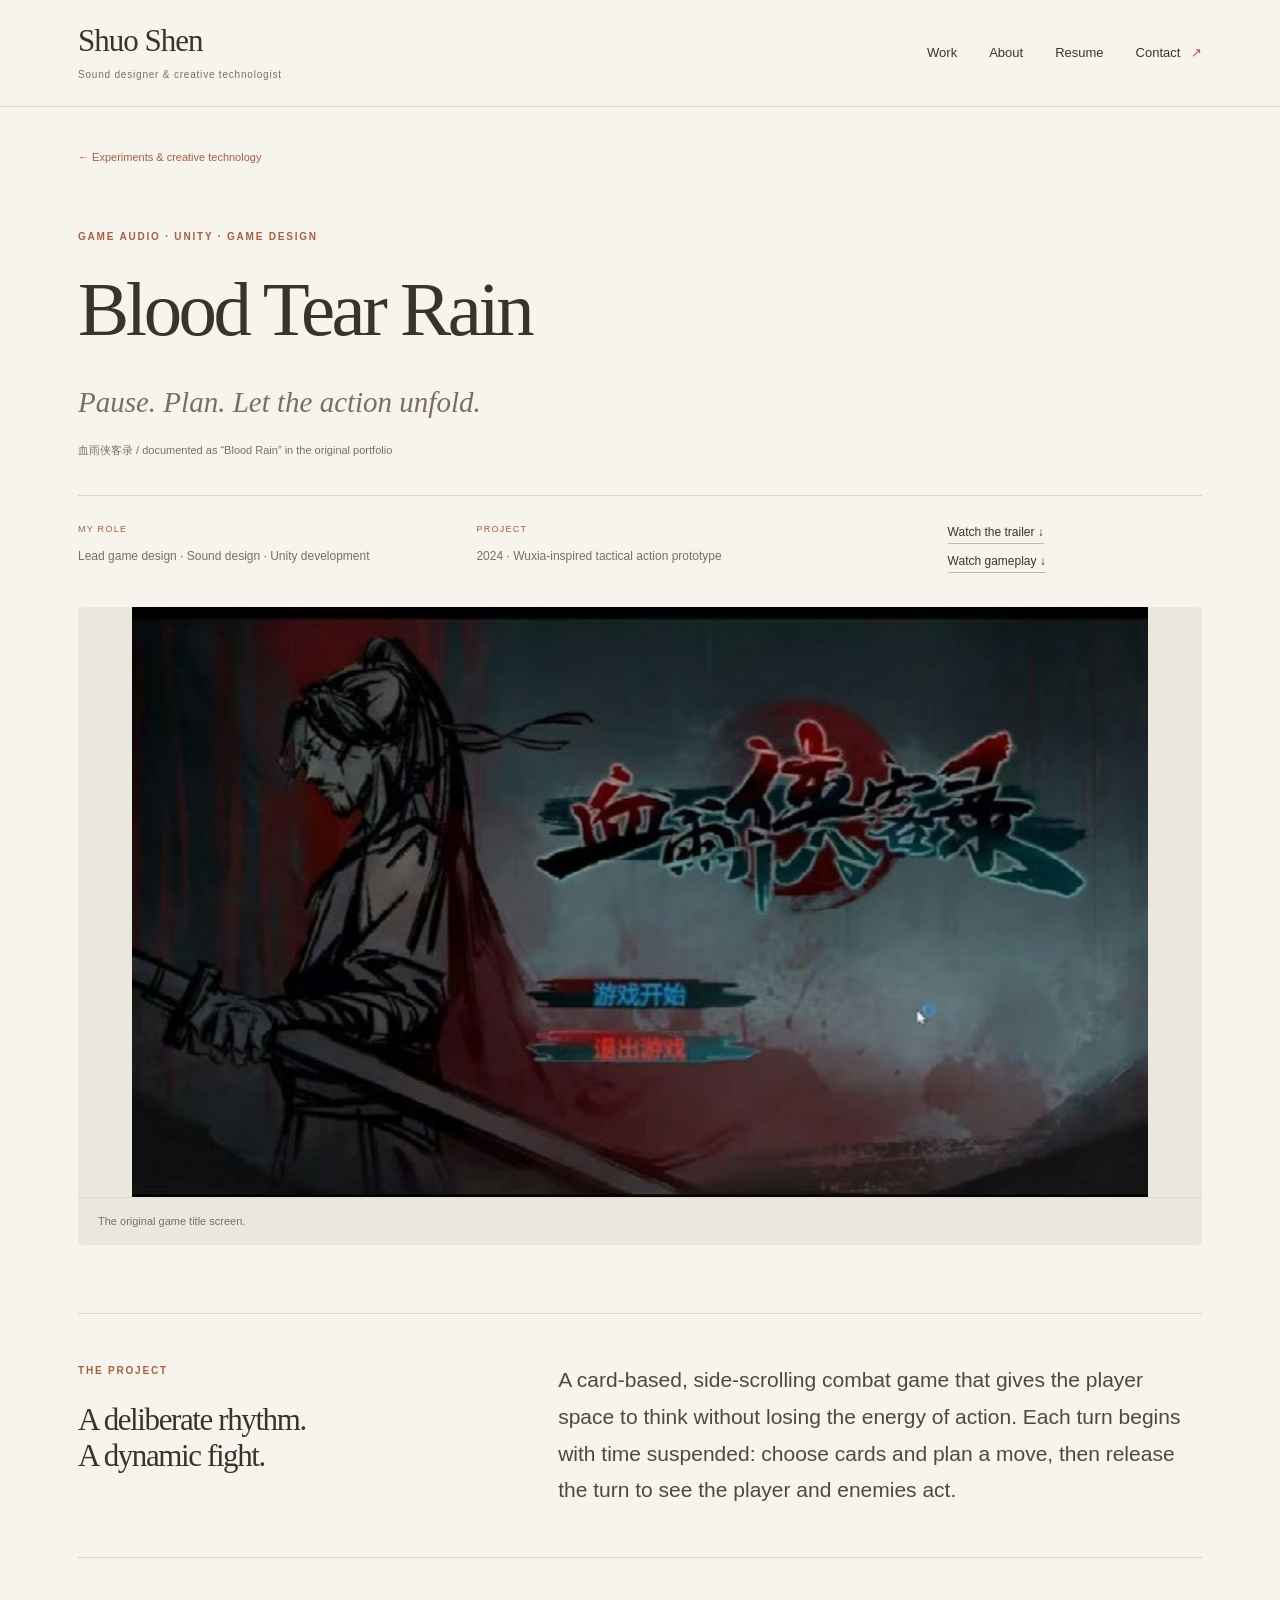
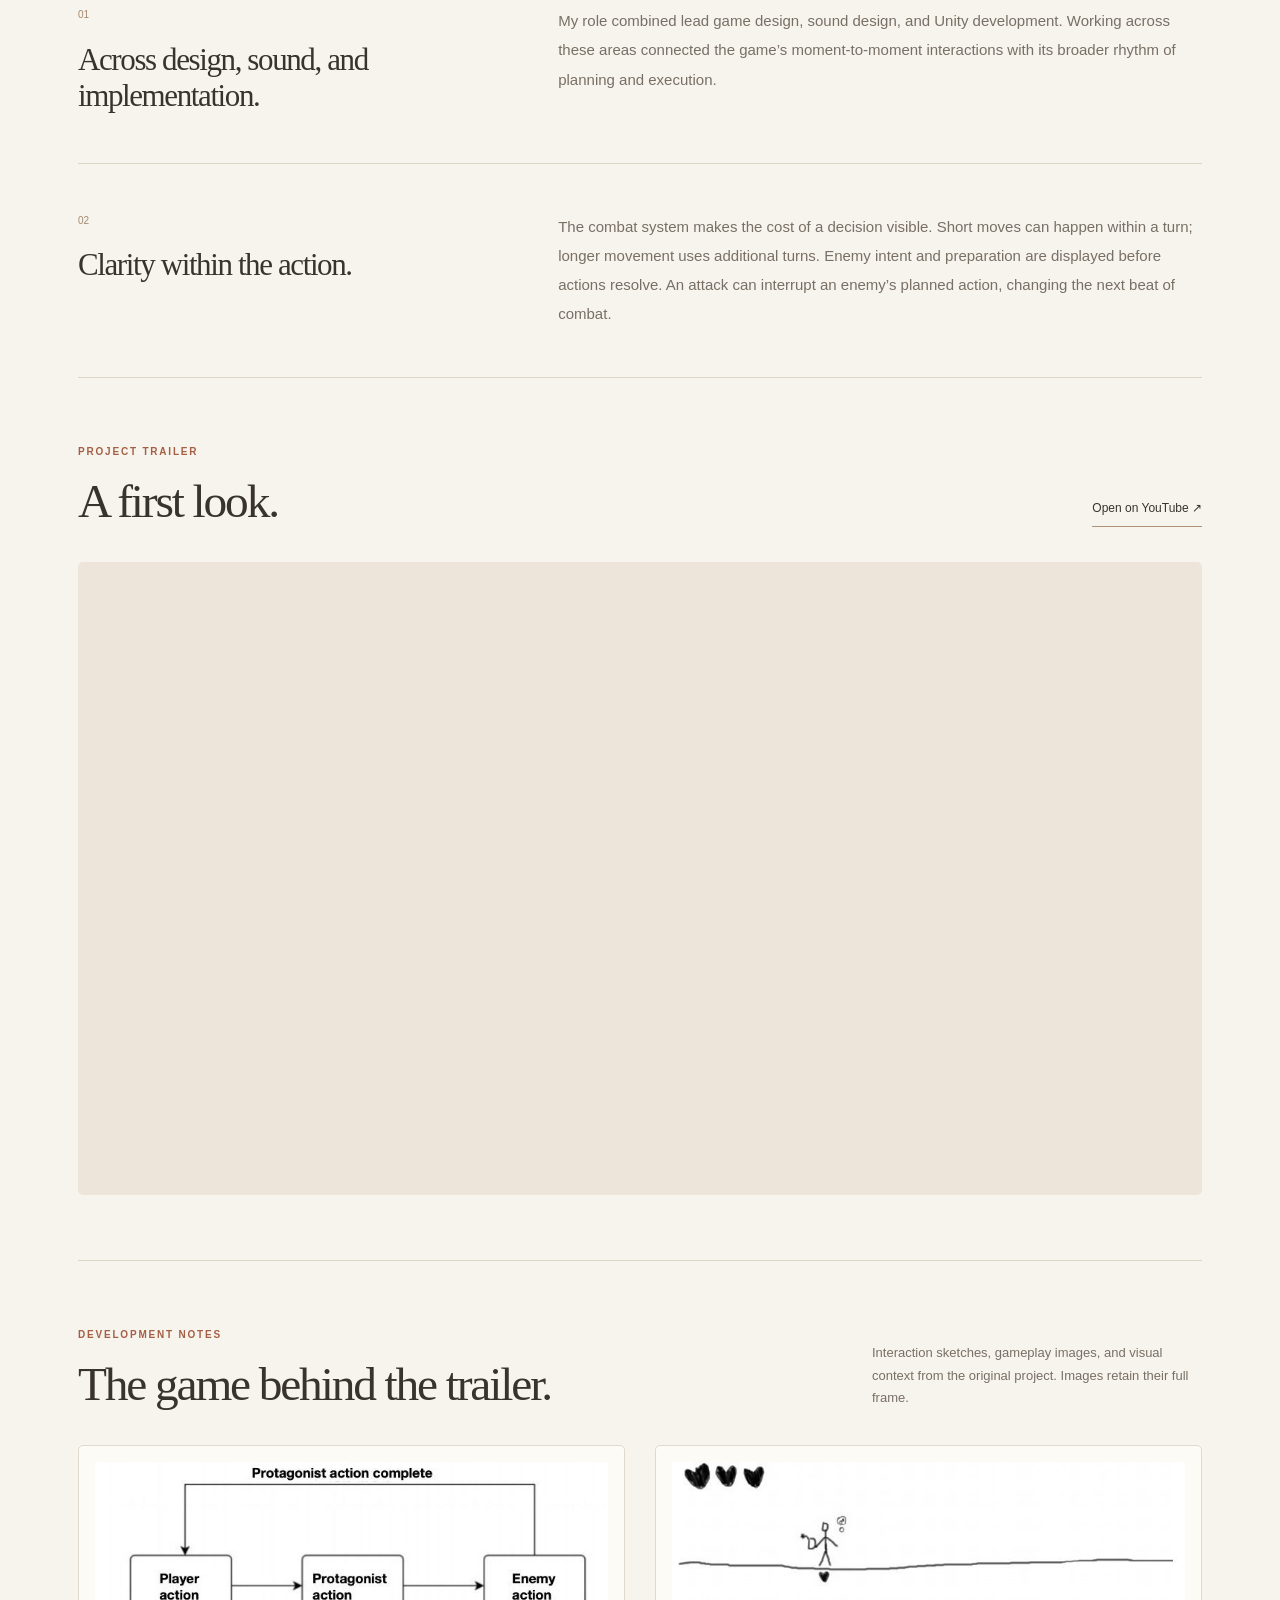
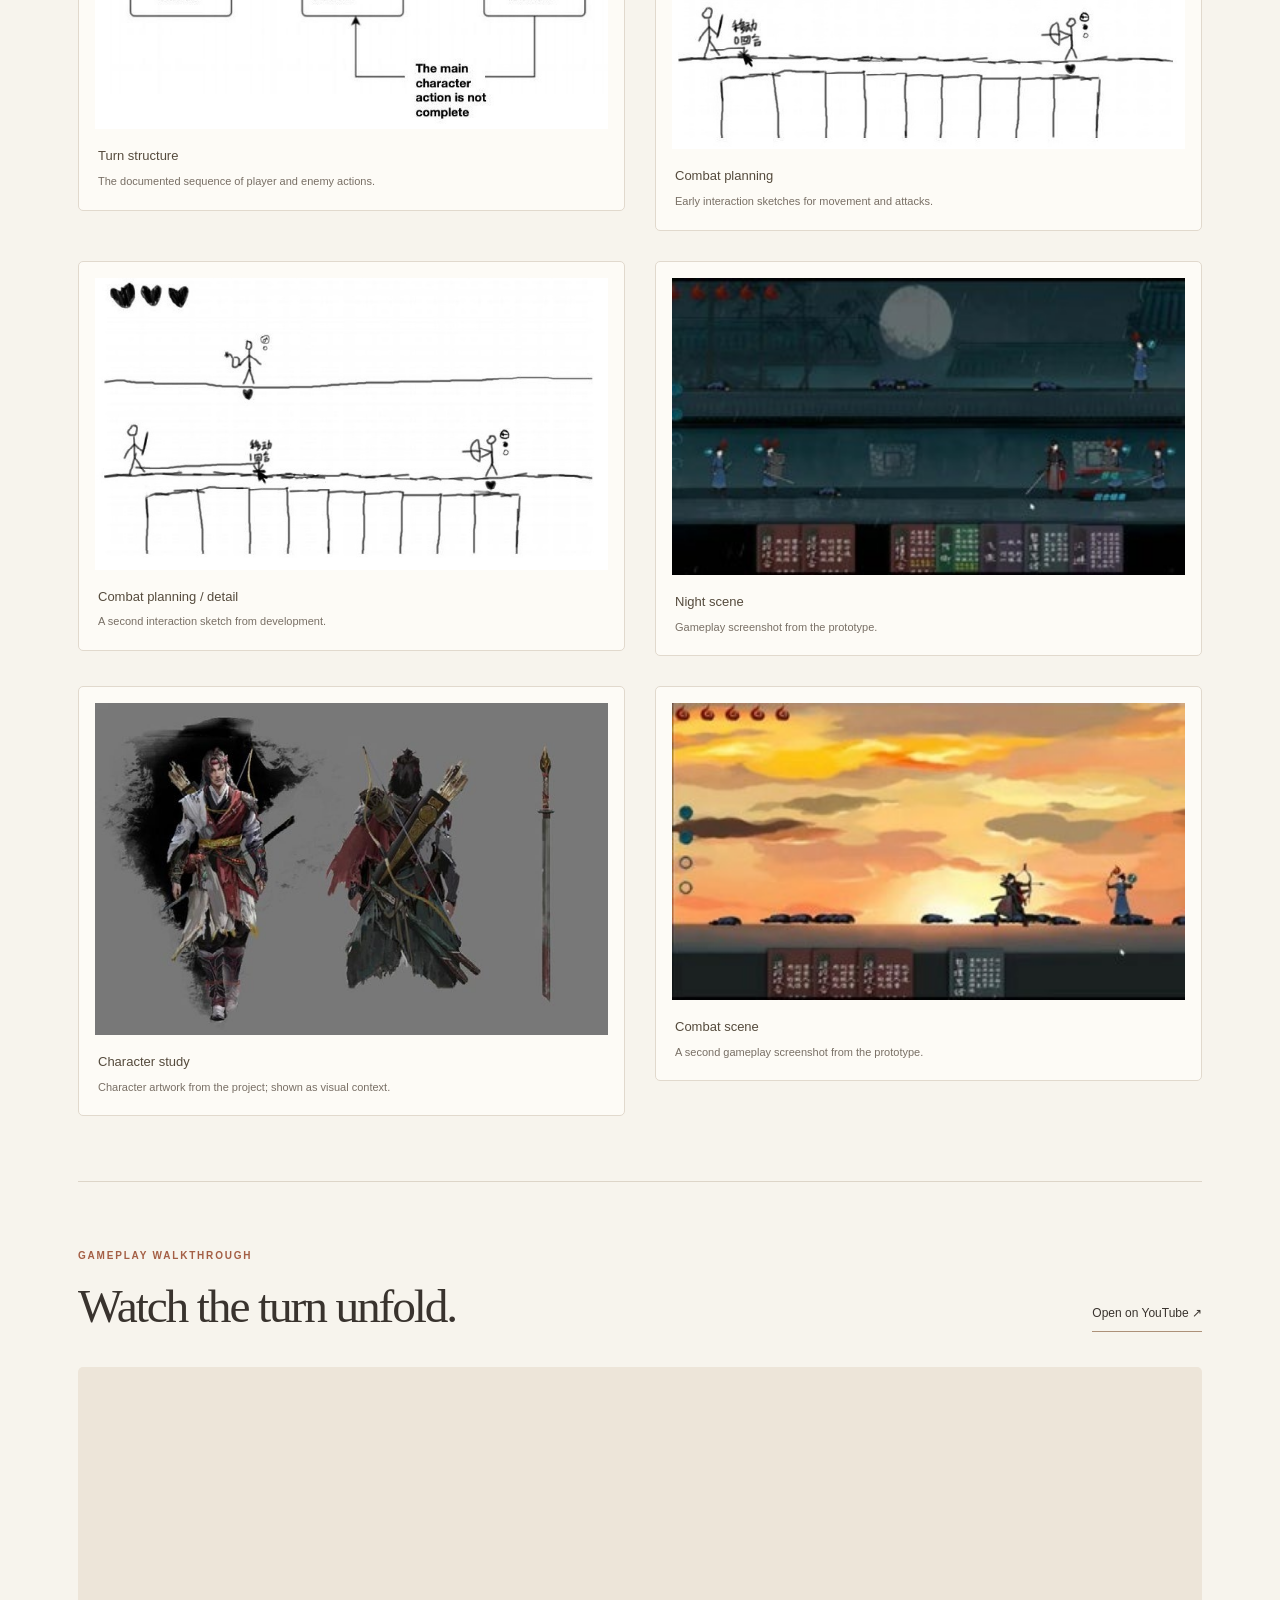
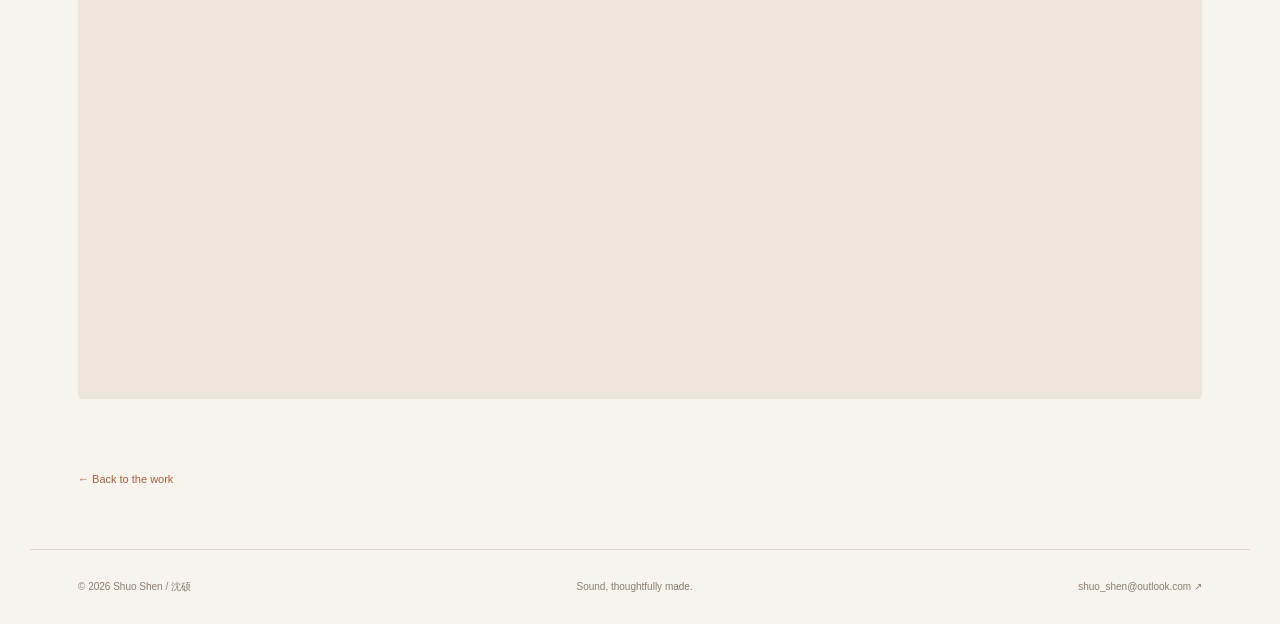
==== blood-rain.html @ c29a505c "Refresh portfolio with warm editorial design Add Game Sound Redesign video as selected game audio wo" ====
<!doctype html><html lang="en"><head><meta charset="utf-8"><meta name="viewport" content="width=device-width,initial-scale=1"><meta name="description" content="Game design, sound design, and Unity development for a wuxia-inspired tactical action prototype."><meta name="theme-color" content="#f7f4ed"><title>Blood Tear Rain — Shuo Shen</title><link rel="stylesheet" href="portfolio-warm-v3.css"></head><body><a class="skip" href="#main">Skip to content</a><header class="site-header"><nav class="shell" aria-label="Main navigation"><a class="wordmark" href="index.html">Shuo Shen<span>Sound designer & creative technologist</span></a><div class="nav-links"><a href="index.html#work">Work</a><a href="index.html#about">About</a><a href="index.html#resume">Resume</a><a href="index.html#contact">Contact <span>↗</span></a></div></nav></header><main id="main" class="shell case"><a class="back" href="index.html#experiments">← Experiments & creative technology</a><div class="case-title"><p class="kicker">Game audio · Unity · Game design</p><h1>Blood Tear Rain</h1><p class="standfirst">Pause. Plan. Let the action unfold.</p><p class="project-alias">血雨侠客录 / documented as “Blood Rain” in the original portfolio</p></div><div class="case-facts"><div><span>My role</span><p>Lead game design · Sound design · Unity development</p></div><div><span>Project</span><p>2024 · Wuxia-inspired tactical action prototype</p></div><div><a href="#demo">Watch the trailer ↓</a><a href="#gameplay">Watch gameplay ↓</a></div></div><figure class="case-cover"><img src="blood-rain-cover.jpg" alt="Blood Rain title screen"><figcaption>The original game title screen.</figcaption></figure><section class="narrative-row overview"><div><p class="kicker">The project</p><h2>A deliberate rhythm.<br>A dynamic fight.</h2></div><p class="big-copy">A card-based, side-scrolling combat game that gives the player space to think without losing the energy of action. Each turn begins with time suspended: choose cards and plan a move, then release the turn to see the player and enemies act.</p></section><section class="narrative-row"><div><span class="count">01</span><h2>Across design, sound, and implementation.</h2></div><p>My role combined lead game design, sound design, and Unity development. Working across these areas connected the game’s moment-to-moment interactions with its broader rhythm of planning and execution.</p></section><section class="narrative-row"><div><span class="count">02</span><h2>Clarity within the action.</h2></div><p>The combat system makes the cost of a decision visible. Short moves can happen within a turn; longer movement uses additional turns. Enemy intent and preparation are displayed before actions resolve. An attack can interrupt an enemy’s planned action, changing the next beat of combat.</p></section><section class="case-section" id="demo"><div class="section-top"><div><p class="kicker">Project trailer</p><h2>A first look.</h2></div><a class="text-link" href="https://www.youtube.com/watch?v=9gex4OWimnw" target="_blank" rel="noopener">Open on YouTube ↗</a></div><div class="video"><iframe src="https://www.youtube-nocookie.com/embed/9gex4OWimnw" title="Blood Rain trailer" loading="lazy" allowfullscreen></iframe></div></section><section class="case-section"><div class="section-top"><div><p class="kicker">Development notes</p><h2>The game behind the trailer.</h2></div><p>Interaction sketches, gameplay images, and visual context from the original project. Images retain their full frame.</p></div><div class="engineering-grid"><figure class=""><a class="zoom-image" href="blood-1113.jpg" data-caption="The documented sequence of player and enemy actions." aria-label="Enlarge Turn structure"><img src="blood-1113.jpg" alt="Turn structure" loading="lazy"></a><figcaption><strong>Turn structure</strong><span>The documented sequence of player and enemy actions.</span></figcaption></figure><figure class=""><a class="zoom-image" href="blood-1114.jpg" data-caption="Early interaction sketches for movement and attacks." aria-label="Enlarge Combat planning"><img src="blood-1114.jpg" alt="Combat planning" loading="lazy"></a><figcaption><strong>Combat planning</strong><span>Early interaction sketches for movement and attacks.</span></figcaption></figure><figure class=""><a class="zoom-image" href="blood-1115.jpg" data-caption="A second interaction sketch from development." aria-label="Enlarge Combat planning / detail"><img src="blood-1115.jpg" alt="Combat planning / detail" loading="lazy"></a><figcaption><strong>Combat planning / detail</strong><span>A second interaction sketch from development.</span></figcaption></figure><figure class=""><a class="zoom-image" href="blood-1119.jpg" data-caption="Gameplay screenshot from the prototype." aria-label="Enlarge Night scene"><img src="blood-1119.jpg" alt="Night scene" loading="lazy"></a><figcaption><strong>Night scene</strong><span>Gameplay screenshot from the prototype.</span></figcaption></figure><figure class=""><a class="zoom-image" href="blood-1120.jpg" data-caption="Character artwork from the project; shown as visual context." aria-label="Enlarge Character study"><img src="blood-1120.jpg" alt="Character study" loading="lazy"></a><figcaption><strong>Character study</strong><span>Character artwork from the project; shown as visual context.</span></figcaption></figure><figure class=""><a class="zoom-image" href="blood-1121.jpg" data-caption="A second gameplay screenshot from the prototype." aria-label="Enlarge Combat scene"><img src="blood-1121.jpg" alt="Combat scene" loading="lazy"></a><figcaption><strong>Combat scene</strong><span>A second gameplay screenshot from the prototype.</span></figcaption></figure></div></section><section class="case-section" id="gameplay"><div class="section-top"><div><p class="kicker">Gameplay walkthrough</p><h2>Watch the turn unfold.</h2></div><a class="text-link" href="https://www.youtube.com/watch?v=xiTsBaZdcEc" target="_blank" rel="noopener">Open on YouTube ↗</a></div><div class="video"><iframe src="https://www.youtube-nocookie.com/embed/xiTsBaZdcEc" title="Blood Rain gameplay walkthrough" loading="lazy" allowfullscreen></iframe></div></section><a class="back end-link" href="index.html#experiments">← Back to the work</a></main><footer class="shell"><span>© 2026 Shuo Shen / 沈硕</span><span>Sound, thoughtfully made.</span><a href="mailto:shuo_shen@outlook.com">shuo_shen@outlook.com ↗</a></footer><script src="portfolio-gallery-v3.js" defer></script></body></html>
---- portfolio-warm-v3.css ----
:root{color-scheme:light;--paper:#f7f4ed;--ink:#39332e;--muted:#786f65;--line:#ddd5c8;--accent:#a45f45;--sage:#69745c;--pink:#e6c9bd}*{box-sizing:border-box}html{scroll-behavior:smooth;scroll-padding-top:35px}body{margin:0;background:var(--paper);color:var(--ink);font:16px/1.75 -apple-system,BlinkMacSystemFont,"Segoe UI",sans-serif}a{color:inherit;text-decoration:none}a:hover{color:var(--accent)}button{font:inherit}a:focus-visible,button:focus-visible,summary:focus-visible{outline:2px solid var(--accent);outline-offset:5px}.shell{width:min(1220px,100%);padding-inline:48px;margin-inline:auto}.site-header{border-bottom:1px solid var(--line)}nav.shell{display:flex;align-items:center;justify-content:space-between;min-height:106px;gap:30px}.wordmark{font:31px/1.1 Georgia,"Times New Roman",serif;letter-spacing:-1px}.wordmark span{display:block;font:10px/1.5 -apple-system,BlinkMacSystemFont,"Segoe UI",sans-serif;letter-spacing:.08em;margin-top:8px;color:var(--muted)}.nav-links{display:flex;gap:32px;font-size:13px}.nav-links a:last-child span{color:var(--accent);margin-left:7px}.skip{position:absolute;top:-100px;left:20px;background:var(--paper);padding:12px;z-index:50}.skip:focus{top:10px}.kicker{text-transform:uppercase;letter-spacing:.18em;font-size:10px;font-weight:600;color:var(--accent);margin:0 0 22px}h1,h2,h3{font-family:Georgia,"Times New Roman",serif;font-weight:400;line-height:1.1;letter-spacing:-.045em}h1{font-size:clamp(48px,5.5vw,76px);margin:0 0 30px}h2{font-size:clamp(33px,3.7vw,48px);margin:0}h3{font-size:29px;margin:18px 0 14px}em{font-weight:400;color:var(--accent)}p{color:var(--muted);margin:0 0 24px}.hero{padding-top:90px;display:grid;grid-template-columns:1.6fr 1fr;gap:45px 40px;position:relative}.hero h1{font-size:clamp(48px,5.2vw,74px);line-height:1.13;white-space:nowrap}.hero-note{max-width:540px;font-size:17px;line-height:1.8;margin:28px 0}.pill{display:inline-flex;align-items:center;gap:35px;border:1px solid var(--ink);padding:12px 23px;border-radius:30px;font-size:13px;transition:background .2s}.pill:hover{background:#eee5d8;color:var(--ink)}.pill span{font-size:18px}.sound-study{align-self:center;position:relative;aspect-ratio:1;max-width:360px;width:100%;margin-left:auto;border-radius:50% 50% 8px 8px;background:#eee5d8;display:flex;align-items:center;justify-content:center;overflow:hidden}.study-label,.study-caption{position:absolute;font-size:9px;letter-spacing:.16em;text-transform:uppercase;color:#8f7e6b;z-index:2}.study-label{top:45px}.study-caption{bottom:34px}.sound-rings{width:70%;height:70%;display:flex;align-items:center;justify-content:center;position:relative;transform:rotate(-22deg)}.sound-rings i{position:absolute;border:1px solid #a98872;border-radius:50%;height:82%;width:25%}.sound-rings i:nth-child(2){width:43%;height:72%}.sound-rings i:nth-child(3){width:63%;height:63%;border-color:#b06c54}.sound-rings i:nth-child(4){width:80%;height:48%}.sound-rings i:nth-child(5){width:92%;height:25%}.sound-rings b{width:12px;height:12px;background:var(--accent);border-radius:50%}.little-star{position:absolute;right:17px;bottom:15px;font-size:41px;color:#9c7e62}.hero-foot{grid-column:1/-1;display:flex;justify-content:space-between;gap:18px;margin-top:26px;padding:28px 0 30px;border-bottom:1px solid var(--line);font-size:10px;letter-spacing:.06em;color:#8a8074}.work-section,.experiments-section{padding-top:76px;padding-bottom:20px}.section-top{display:flex;justify-content:space-between;align-items:flex-end;gap:50px;margin-bottom:35px}.section-top>p{font-size:13px;max-width:330px;margin:0}.section-top .kicker{margin-bottom:15px}.featured-game{display:grid;grid-template-columns:1.35fr 1fr;background:#eee8dc;border:1px solid #e4dacc;border-radius:7px;overflow:hidden}.featured-media{display:flex;align-items:center;justify-content:center;position:relative;background:#292e30;min-height:360px}.featured-media img{width:100%;height:100%;object-fit:contain;display:block}.featured-media>span{position:absolute;bottom:22px;left:24px;background:var(--paper);border-radius:25px;padding:7px 17px;font-size:11px}.featured-copy{padding:38px 42px}.card-category{color:var(--accent);text-transform:uppercase;font-size:9px;letter-spacing:.1em;display:flex;gap:14px;line-height:1.8}.featured-copy h3{font-size:38px}.game-deck{font:italic 25px/1.35 Georgia,serif;color:#6b6559}.featured-copy>p:not(.game-deck){font-size:13px}.featured-copy dl{margin:22px 0;font-size:11px;line-height:1.7}.featured-copy dt{text-transform:uppercase;letter-spacing:.1em;color:var(--accent);font-size:9px}.featured-copy dd{margin:5px 0}.text-link{font-size:12px;padding:7px 0;border-bottom:1px solid #ad9179;display:inline-block}.experiments-section{padding-bottom:85px}.project-grid{display:grid;grid-template-columns:repeat(3,minmax(0,1fr));gap:30px}.card-media{position:relative;display:block;background:#ece6dd;overflow:hidden;border-radius:5px;margin-bottom:23px}.card-media img{display:block;width:100%;aspect-ratio:1.27;object-fit:cover;transition:transform .25s}.score-media img{object-fit:contain;background:#eee8dc}.card-media:hover img{transform:scale(1.025)}.card-arrow{position:absolute;right:14px;bottom:14px;background:var(--paper);width:30px;height:30px;display:grid;place-items:center;border-radius:50%;font-size:15px}.project-card h3{font-size:27px;line-height:1.15}.project-card>p{font-size:13px;line-height:1.8;min-height:95px;margin-bottom:13px}.about-section{background:#ecebe2;border-block:1px solid #e2e1d4;padding:80px 0}.about-grid{display:grid;grid-template-columns:1fr 1.45fr;gap:90px}.about-grid h2 em{color:var(--sage)}.big-copy{font-size:22px;line-height:1.65;color:#4d4940}.about-grid p:not(.big-copy):not(.kicker){font-size:14px}.signature{font:italic 52px Georgia,serif;display:block;margin-top:33px;color:#8b917a}.skill-tags{display:flex;flex-wrap:wrap;gap:8px;margin-top:27px}.skill-tags span{font-size:10px;border:1px solid #c8cbbd;border-radius:20px;padding:4px 12px;color:#6d7560}.resume-section{padding-block:65px;display:flex;justify-content:space-between;align-items:center;gap:35px;border-bottom:1px solid var(--line)}.resume-section h2{font-size:32px}.resume-section p:last-child{margin-top:17px;margin-bottom:0;font-size:13px}.secondary{white-space:nowrap}.contact-section{padding-block:80px}.contact-section h2{font-size:clamp(48px,6vw,76px);margin-bottom:25px}.contact-section>p:not(.kicker){font-size:15px}.contact-grid{display:flex;gap:90px;margin-top:40px}.contact-grid>div{display:flex;flex-direction:column;gap:10px}.field-label{text-transform:uppercase;letter-spacing:.15em;font-size:9px;color:var(--accent)}.contact-grid a,.contact-value{font-size:21px}.contact-grid a{border-bottom:1px solid #bbae9a;padding-bottom:4px}footer.shell{border-top:1px solid var(--line);padding-block:28px;display:flex;justify-content:space-between;flex-wrap:wrap;gap:15px;font-size:10px;color:#897d6e}
.case{padding-top:35px}.back{font-size:11px;color:var(--accent);display:inline-block}.case-title{padding-top:58px;padding-bottom:35px;max-width:1050px}.case-title h1{font-size:clamp(46px,6vw,78px)}.standfirst{font:italic 29px/1.4 Georgia,serif;color:#7c6e5c;margin:0;max-width:850px}.project-alias{font-size:11px;margin-top:18px;margin-bottom:0}.case-facts{border-top:1px solid var(--line);padding:26px 0 34px;display:grid;grid-template-columns:1fr 1.2fr .7fr;gap:35px;font-size:12px}.case-facts>div>span{display:block;text-transform:uppercase;font-size:9px;letter-spacing:.14em;color:var(--accent);margin-bottom:8px}.case-facts p{font-size:12px;margin:0}.case-facts>div:last-child{display:flex;flex-direction:column;align-items:flex-start;justify-content:center;gap:7px}.case-facts a{border-bottom:1px solid #c4b8a5}.case-cover{margin:0 0 68px;background:#ece7de;border-radius:5px;overflow:hidden}.case-cover img{width:100%;max-height:590px;object-fit:contain;display:block}.case-cover figcaption{font-size:11px;padding:14px 20px;color:var(--muted);border-top:1px solid #e2d9cd}.ground-score img{max-height:590px;background:#eee8dc}.narrative-row{padding:48px 0;display:grid;grid-template-columns:1fr 1.65fr;gap:90px;border-top:1px solid var(--line)}.narrative-row h2{font-size:31px;max-width:350px;line-height:1.18}.narrative-row>p{margin:0;font-size:15px;line-height:1.95}.narrative-row>p.big-copy{font-size:21px;line-height:1.75}.count{color:#a48a70;font-size:10px;display:block;margin-bottom:18px}.case-section{padding:65px 0;border-top:1px solid var(--line)}.engineering-grid{display:grid;grid-template-columns:repeat(2,minmax(0,1fr));gap:30px;align-items:start}.engineering-grid figure{margin:0;padding:16px;background:#fdfbf6;border:1px solid #e1d9cd;border-radius:5px;min-width:0}.engineering-grid figure>a{display:flex;align-items:center;justify-content:center;min-height:150px;background:#f4f0e9;cursor:zoom-in}.engineering-grid img{display:block;width:100%;height:auto;max-height:520px;object-fit:contain}.engineering-grid figcaption{display:flex;flex-direction:column;gap:6px;margin:17px 3px 3px;font-size:11px;color:var(--muted);line-height:1.6}.engineering-grid figcaption strong{font-weight:500;color:#554b3d;font-size:13px}.video{width:100%;aspect-ratio:16/9;background:#ede5d9;border-radius:5px;overflow:hidden}.video iframe{width:100%;height:100%;border:0}.end-link{margin:0 0 60px}.gallery-dialog{position:fixed;inset:0;z-index:100;background:rgba(50,43,35,.84);display:grid;grid-template-rows:auto 1fr auto;padding:20px 30px;gap:15px;backdrop-filter:blur(8px)}.gallery-dialog[hidden]{display:none}.gallery-toolbar{display:flex;justify-content:space-between;align-items:center;gap:25px;color:white;font-size:12px}.gallery-toolbar a{border-bottom:1px solid #ddd2bf}.gallery-toolbar button{border:1px solid #cec2b2;color:white;background:transparent;border-radius:20px;padding:7px 17px;cursor:pointer}.gallery-full{width:100%;height:100%;min-height:0;object-fit:contain}.gallery-caption{text-align:center;color:#f2eadf;font-size:12px;margin:0}.gallery-toolbar .close:focus-visible{outline-color:white}
@media(min-width:1100px){.engineering-grid figure:has(img[src*="514"]),.engineering-grid figure:has(img[src*="515"]),.engineering-grid figure:has(img[src*="516"]),.engineering-grid figure:has(img[src*="517"]),.engineering-grid figure:has(img[src*="518"]){background:#f8f5ed}}
@media(max-width:950px){.shell{padding-inline:30px}.hero{grid-template-columns:1.65fr 1fr;gap:30px}.hero h1{font-size:clamp(40px,5.4vw,65px)}.study-label{top:25px}.study-caption{bottom:20px;font-size:8px}.featured-copy{padding:30px}.featured-copy h3{font-size:32px}.featured-media{min-height:280px}.project-grid{gap:22px}.project-card h3{font-size:24px}.about-grid,.narrative-row{gap:45px}.case-facts{gap:22px}}
@media(max-width:700px){.shell{padding-inline:22px}nav.shell{min-height:110px;align-items:flex-start;flex-direction:column;justify-content:center;gap:18px;padding-block:20px}.wordmark{font-size:29px}.wordmark span{font-size:9px}.nav-links{gap:28px;font-size:12px}.hero{padding-top:48px;grid-template-columns:1fr}.hero h1{white-space:normal;font-size:49px;line-height:1.13}.hero-note{font-size:15px}.sound-study{width:100%;max-width:none;aspect-ratio:1.9;border-radius:100px 100px 5px 5px}.sound-rings{width:230px;height:210px}.study-label{top:18px}.study-caption{bottom:14px}.little-star{font-size:30px}.hero-foot{margin-top:5px;gap:13px;flex-wrap:wrap;font-size:9px}.hero-foot>span:last-child{display:none}.work-section,.experiments-section{padding-top:47px}.section-top{flex-direction:column;align-items:flex-start;gap:17px;margin-bottom:27px}.section-top>p{max-width:100%}.featured-game{grid-template-columns:1fr}.featured-media{min-height:0;aspect-ratio:1.65}.featured-copy{padding:27px}.featured-copy h3{font-size:35px}.game-deck{font-size:25px}.project-grid{grid-template-columns:1fr;gap:42px}.card-media img{aspect-ratio:1.5}.project-card h3{font-size:30px}.project-card>p{min-height:0;max-width:520px;font-size:14px}.about-section{padding-block:48px}.about-grid,.narrative-row{grid-template-columns:1fr;gap:25px}.signature{margin:25px 0 10px}.about-grid .big-copy{font-size:21px}.resume-section{padding-block:45px;align-items:flex-start;flex-direction:column;gap:25px}.contact-section{padding-block:50px}.contact-grid{flex-direction:column;gap:28px}.contact-grid a{font-size:20px;overflow-wrap:anywhere}.case-title{padding-top:40px}.case-title h1{font-size:48px}.standfirst{font-size:25px}.case-facts{grid-template-columns:1fr;gap:20px}.case-facts>div:last-child{flex-direction:row;gap:25px;justify-content:flex-start}.case-cover{margin-bottom:45px}.case-cover img{max-height:430px}.narrative-row{padding:35px 0}.narrative-row h2{max-width:none}.narrative-row>p.big-copy{font-size:19px}.engineering-grid{grid-template-columns:1fr;gap:22px}.engineering-grid figure{padding:11px}.engineering-grid img{max-height:none}.case-section{padding-block:45px}.gallery-dialog{padding:15px;gap:10px}.gallery-toolbar{gap:10px;font-size:11px}.gallery-toolbar button{padding:6px 12px}.gallery-caption{font-size:11px}footer.shell{font-size:10px;flex-direction:column;gap:8px}footer>span:nth-child(2){display:none}}
@media(prefers-reduced-motion:reduce){html{scroll-behavior:auto}.card-media img,.pill{transition:none}}

.project-grid{grid-template-columns:repeat(2,minmax(0,1fr));gap:50px 34px}.card-media img{aspect-ratio:1.6}.project-card>p{min-height:0;max-width:440px}.featured-video{background:#e9e1d5;display:flex;align-items:center;justify-content:center;padding:20px}.featured-video iframe{width:100%;aspect-ratio:16/9;border:0;border-radius:3px}.redesign-feature{grid-template-columns:1.5fr 1fr}@media(max-width:700px){.project-grid{grid-template-columns:1fr;gap:42px}.redesign-feature{grid-template-columns:1fr}.featured-video{padding:0}.featured-video iframe{border-radius:0}}

.gallery-full{width:auto;height:auto;max-width:100%;max-height:100%;place-self:center}
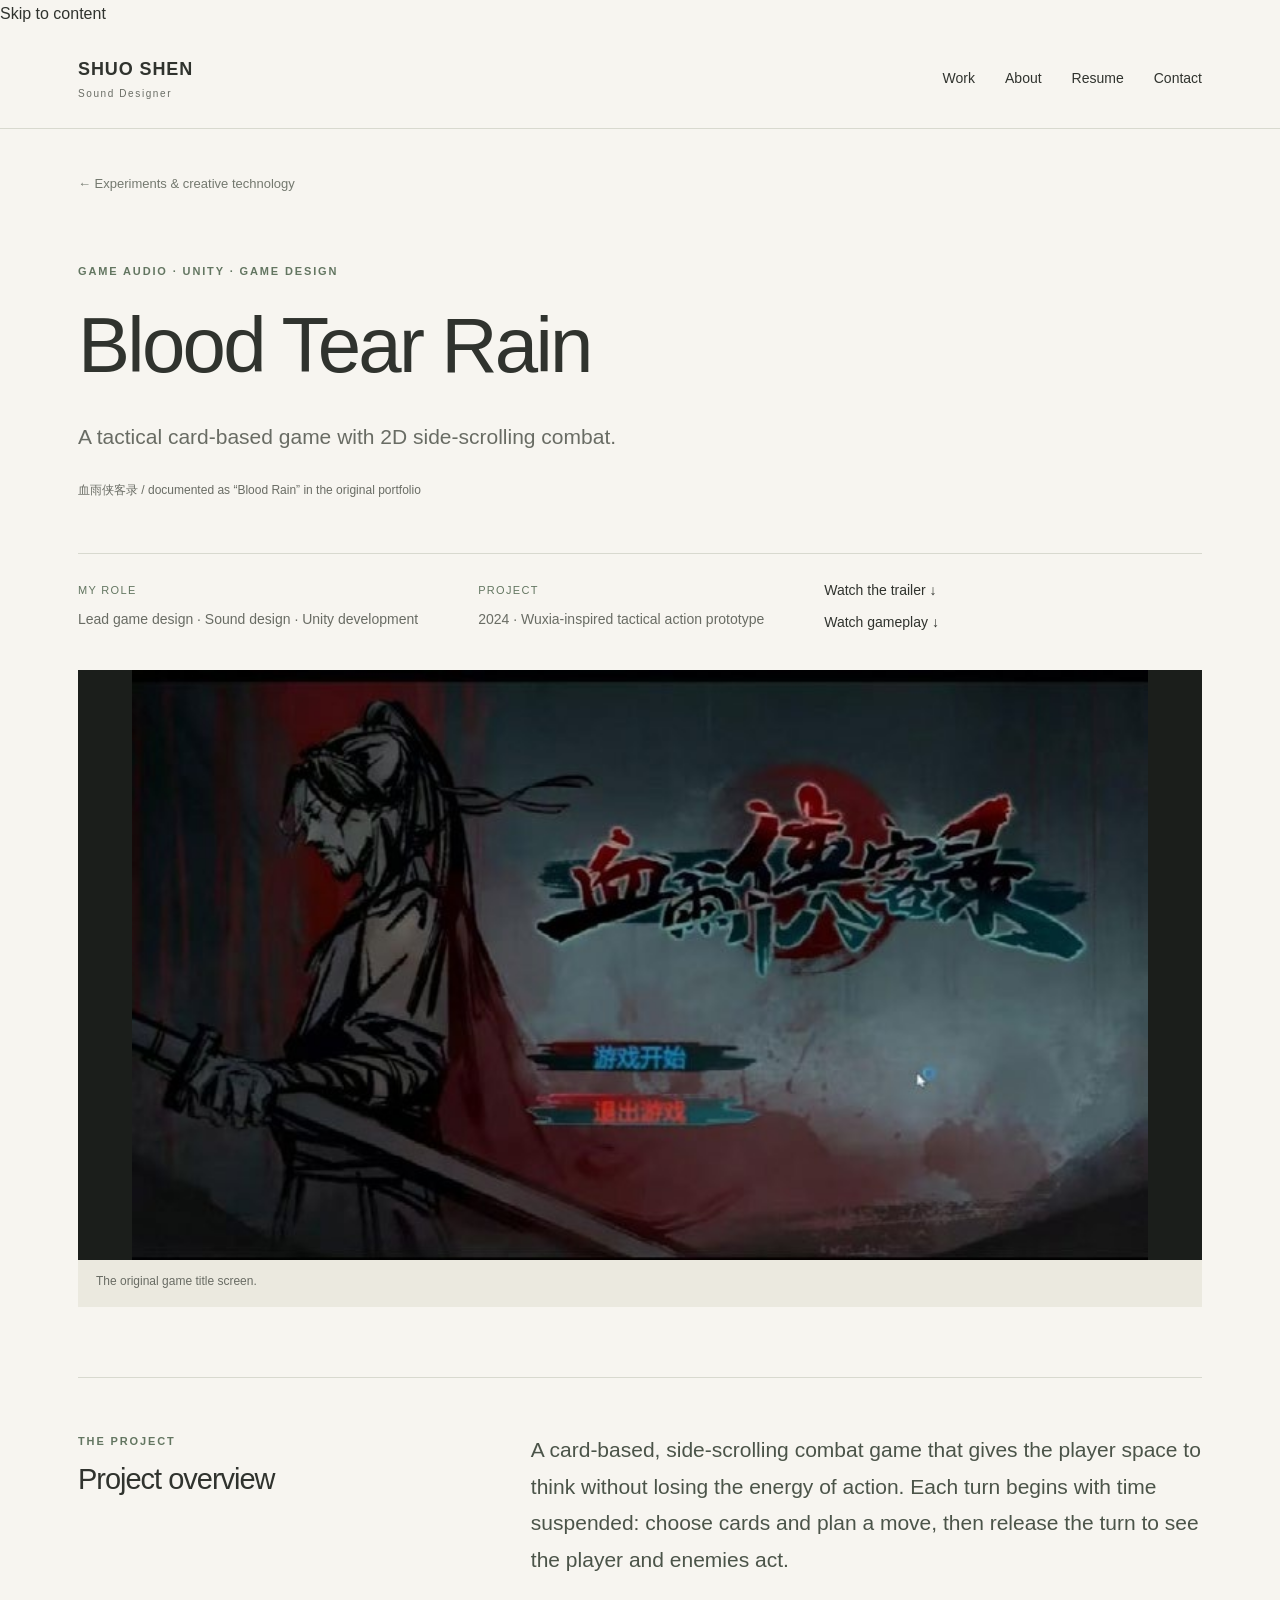
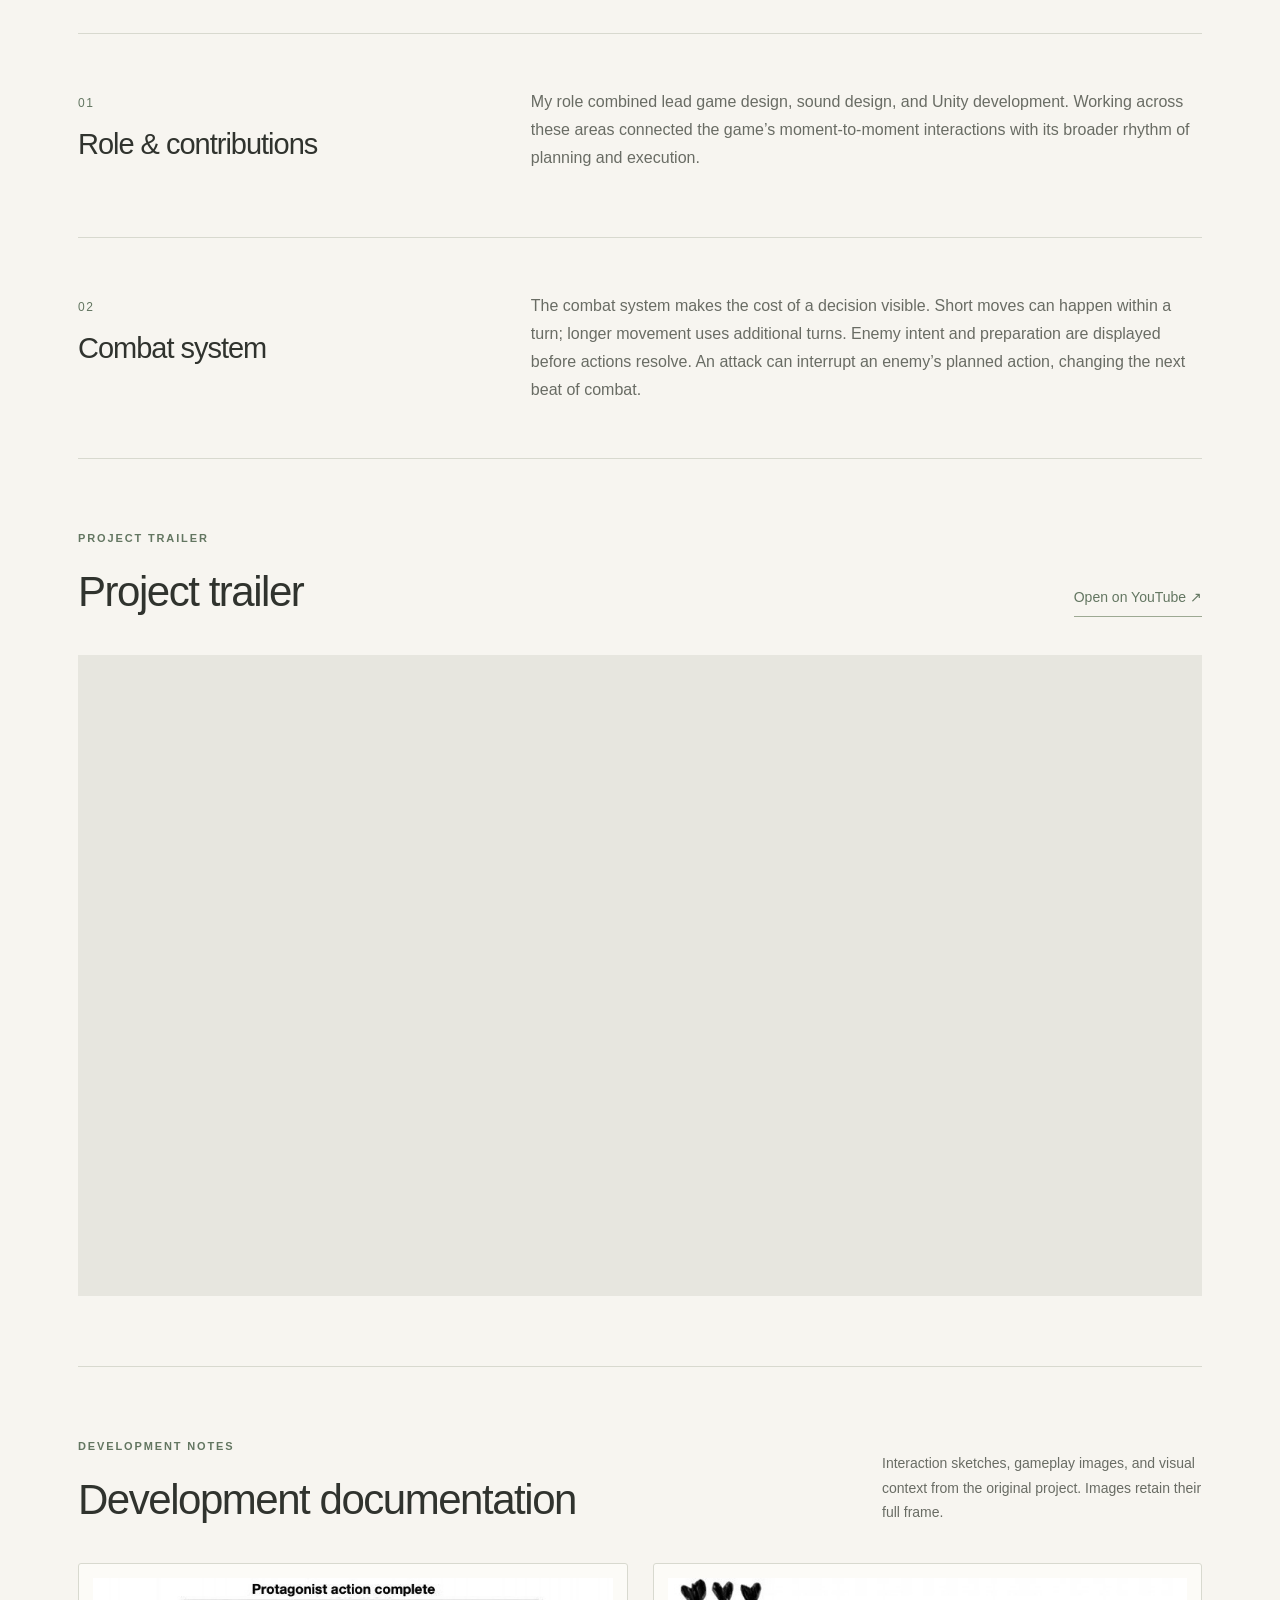
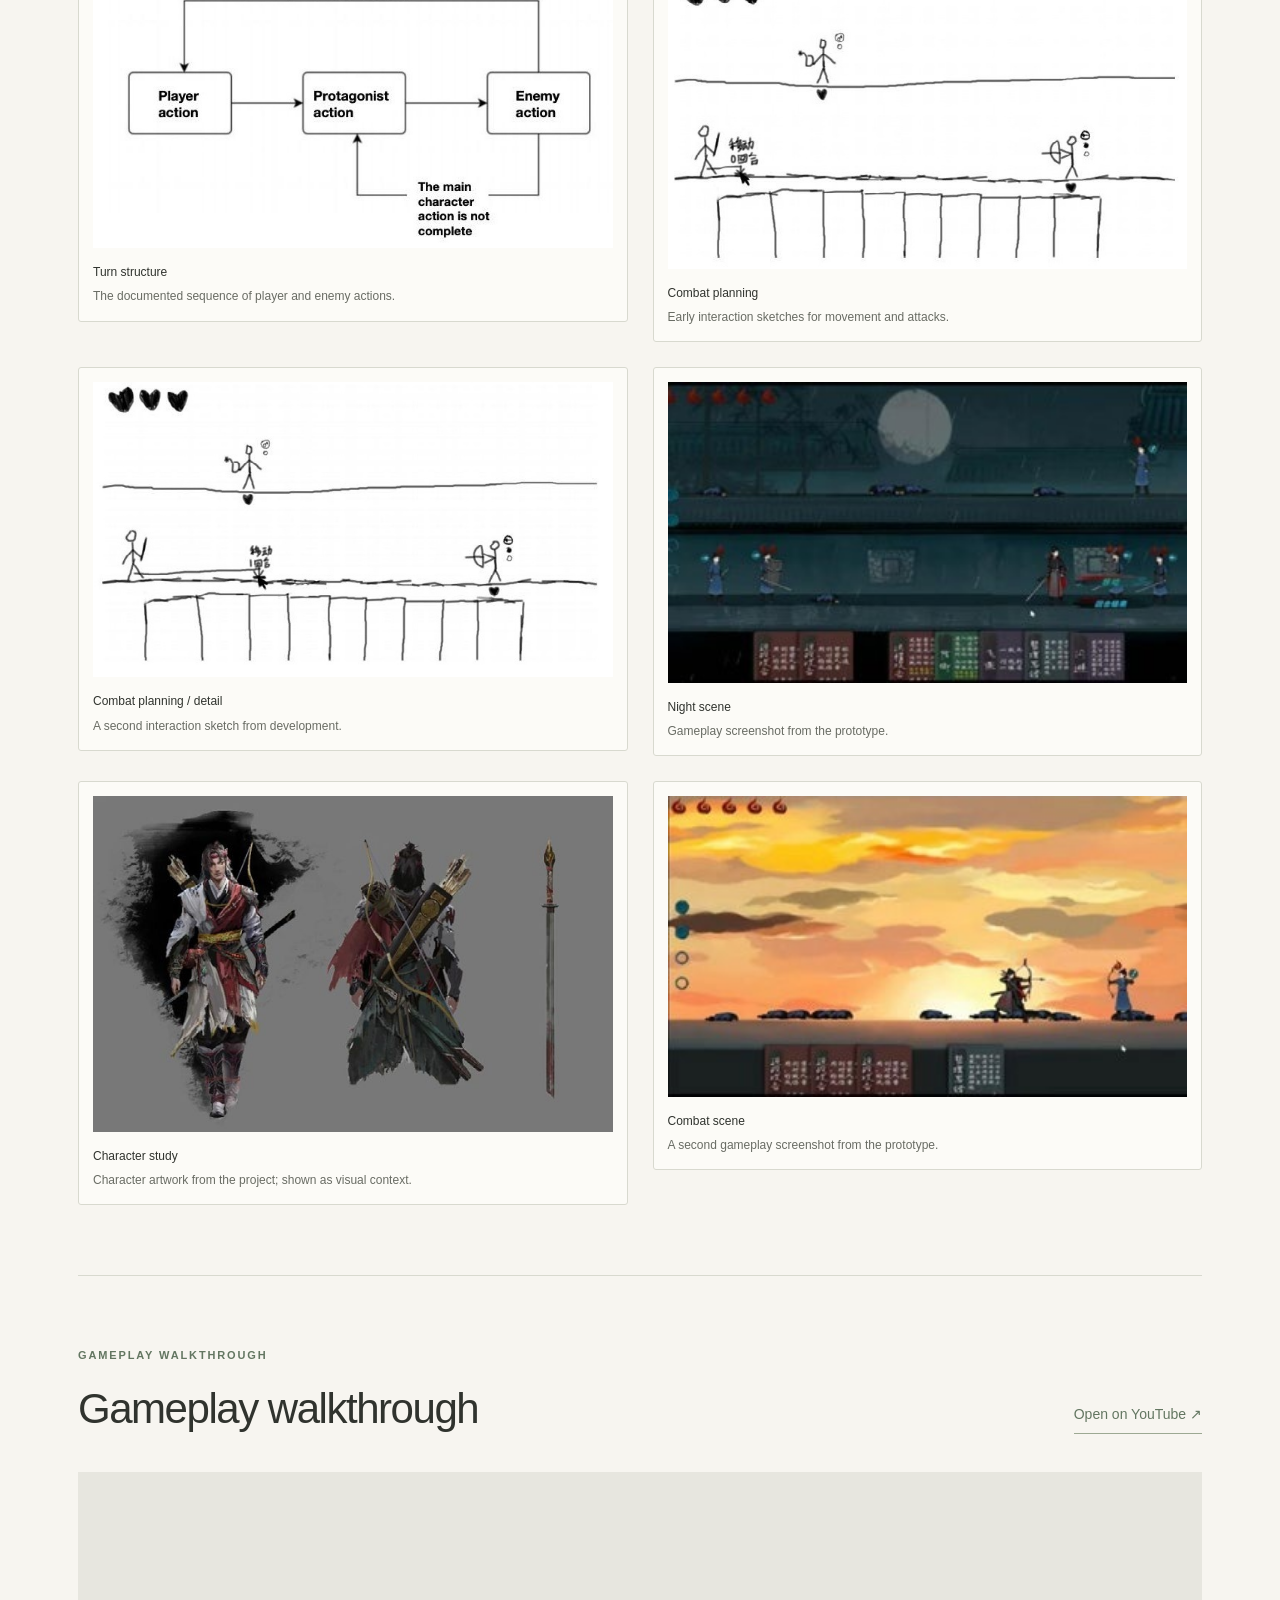
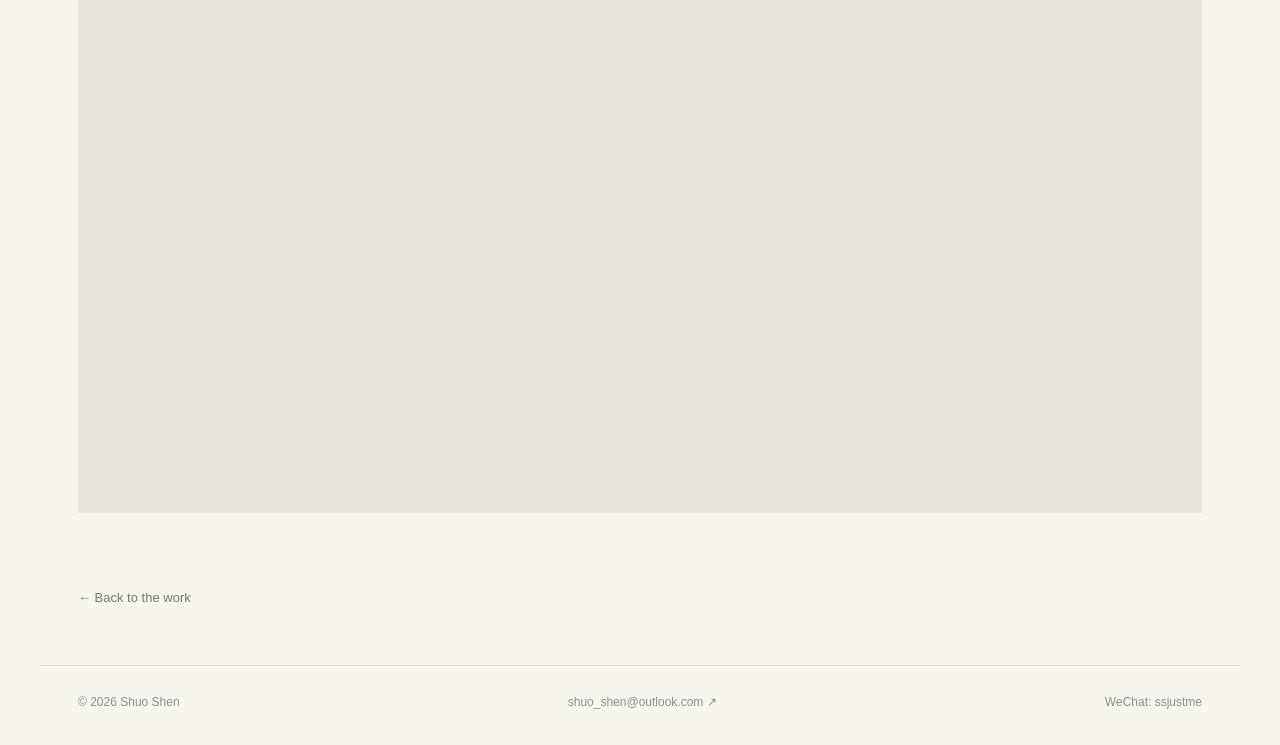
==== commit e1ef7645: "Restore simple portfolio layout with light colors" ====
--- a/blood-rain.html
+++ b/blood-rain.html
@@ -1 +1,2 @@
-<!doctype html><html lang="en"><head><meta charset="utf-8"><meta name="viewport" content="width=device-width,initial-scale=1"><meta name="description" content="Game design, sound design, and Unity development for a wuxia-inspired tactical action prototype."><meta name="theme-color" content="#f7f4ed"><title>Blood Tear Rain — Shuo Shen</title><link rel="stylesheet" href="portfolio-warm-v3.css"></head><body><a class="skip" href="#main">Skip to content</a><header class="site-header"><nav class="shell" aria-label="Main navigation"><a class="wordmark" href="index.html">Shuo Shen<span>Sound designer & creative technologist</span></a><div class="nav-links"><a href="index.html#work">Work</a><a href="index.html#about">About</a><a href="index.html#resume">Resume</a><a href="index.html#contact">Contact <span>↗</span></a></div></nav></header><main id="main" class="shell case"><a class="back" href="index.html#experiments">← Experiments & creative technology</a><div class="case-title"><p class="kicker">Game audio · Unity · Game design</p><h1>Blood Tear Rain</h1><p class="standfirst">Pause. Plan. Let the action unfold.</p><p class="project-alias">血雨侠客录 / documented as “Blood Rain” in the original portfolio</p></div><div class="case-facts"><div><span>My role</span><p>Lead game design · Sound design · Unity development</p></div><div><span>Project</span><p>2024 · Wuxia-inspired tactical action prototype</p></div><div><a href="#demo">Watch the trailer ↓</a><a href="#gameplay">Watch gameplay ↓</a></div></div><figure class="case-cover"><img src="blood-rain-cover.jpg" alt="Blood Rain title screen"><figcaption>The original game title screen.</figcaption></figure><section class="narrative-row overview"><div><p class="kicker">The project</p><h2>A deliberate rhythm.<br>A dynamic fight.</h2></div><p class="big-copy">A card-based, side-scrolling combat game that gives the player space to think without losing the energy of action. Each turn begins with time suspended: choose cards and plan a move, then release the turn to see the player and enemies act.</p></section><section class="narrative-row"><div><span class="count">01</span><h2>Across design, sound, and implementation.</h2></div><p>My role combined lead game design, sound design, and Unity development. Working across these areas connected the game’s moment-to-moment interactions with its broader rhythm of planning and execution.</p></section><section class="narrative-row"><div><span class="count">02</span><h2>Clarity within the action.</h2></div><p>The combat system makes the cost of a decision visible. Short moves can happen within a turn; longer movement uses additional turns. Enemy intent and preparation are displayed before actions resolve. An attack can interrupt an enemy’s planned action, changing the next beat of combat.</p></section><section class="case-section" id="demo"><div class="section-top"><div><p class="kicker">Project trailer</p><h2>A first look.</h2></div><a class="text-link" href="https://www.youtube.com/watch?v=9gex4OWimnw" target="_blank" rel="noopener">Open on YouTube ↗</a></div><div class="video"><iframe src="https://www.youtube-nocookie.com/embed/9gex4OWimnw" title="Blood Rain trailer" loading="lazy" allowfullscreen></iframe></div></section><section class="case-section"><div class="section-top"><div><p class="kicker">Development notes</p><h2>The game behind the trailer.</h2></div><p>Interaction sketches, gameplay images, and visual context from the original project. Images retain their full frame.</p></div><div class="engineering-grid"><figure class=""><a class="zoom-image" href="blood-1113.jpg" data-caption="The documented sequence of player and enemy actions." aria-label="Enlarge Turn structure"><img src="blood-1113.jpg" alt="Turn structure" loading="lazy"></a><figcaption><strong>Turn structure</strong><span>The documented sequence of player and enemy actions.</span></figcaption></figure><figure class=""><a class="zoom-image" href="blood-1114.jpg" data-caption="Early interaction sketches for movement and attacks." aria-label="Enlarge Combat planning"><img src="blood-1114.jpg" alt="Combat planning" loading="lazy"></a><figcaption><strong>Combat planning</strong><span>Early interaction sketches for movement and attacks.</span></figcaption></figure><figure class=""><a class="zoom-image" href="blood-1115.jpg" data-caption="A second interaction sketch from development." aria-label="Enlarge Combat planning / detail"><img src="blood-1115.jpg" alt="Combat planning / detail" loading="lazy"></a><figcaption><strong>Combat planning / detail</strong><span>A second interaction sketch from development.</span></figcaption></figure><figure class=""><a class="zoom-image" href="blood-1119.jpg" data-caption="Gameplay screenshot from the prototype." aria-label="Enlarge Night scene"><img src="blood-1119.jpg" alt="Night scene" loading="lazy"></a><figcaption><strong>Night scene</strong><span>Gameplay screenshot from the prototype.</span></figcaption></figure><figure class=""><a class="zoom-image" href="blood-1120.jpg" data-caption="Character artwork from the project; shown as visual context." aria-label="Enlarge Character study"><img src="blood-1120.jpg" alt="Character study" loading="lazy"></a><figcaption><strong>Character study</strong><span>Character artwork from the project; shown as visual context.</span></figcaption></figure><figure class=""><a class="zoom-image" href="blood-1121.jpg" data-caption="A second gameplay screenshot from the prototype." aria-label="Enlarge Combat scene"><img src="blood-1121.jpg" alt="Combat scene" loading="lazy"></a><figcaption><strong>Combat scene</strong><span>A second gameplay screenshot from the prototype.</span></figcaption></figure></div></section><section class="case-section" id="gameplay"><div class="section-top"><div><p class="kicker">Gameplay walkthrough</p><h2>Watch the turn unfold.</h2></div><a class="text-link" href="https://www.youtube.com/watch?v=xiTsBaZdcEc" target="_blank" rel="noopener">Open on YouTube ↗</a></div><div class="video"><iframe src="https://www.youtube-nocookie.com/embed/xiTsBaZdcEc" title="Blood Rain gameplay walkthrough" loading="lazy" allowfullscreen></iframe></div></section><a class="back end-link" href="index.html#experiments">← Back to the work</a></main><footer class="shell"><span>© 2026 Shuo Shen / 沈硕</span><span>Sound, thoughtfully made.</span><a href="mailto:shuo_shen@outlook.com">shuo_shen@outlook.com ↗</a></footer><script src="portfolio-gallery-v3.js" defer></script></body></html>+<!DOCTYPE html>
+<html lang="en"><head><meta charset="utf-8"/><meta content="width=device-width,initial-scale=1" name="viewport"/><meta content="Game design, sound design, and Unity development for a wuxia-inspired tactical action prototype." name="description"/><meta content="#f7f4ed" name="theme-color"/><title>Blood Tear Rain — Shuo Shen</title><link href="portfolio-simple-v4.css" rel="stylesheet"/></head><body><a class="skip" href="#main">Skip to content</a><header><nav aria-label="Main navigation" class="wrap"><a class="brand" href="index.html">SHUO SHEN<span>Sound Designer</span></a><div class="links"><a href="index.html#work">Work</a><a href="index.html#about">About</a><a href="index.html#resume">Resume</a><a href="index.html#contact">Contact</a></div></nav></header><main class="wrap project-page" id="main"><a class="back" href="index.html#experiments">← Experiments &amp; creative technology</a><div class="project-intro"><p class="eyebrow">Game audio · Unity · Game design</p><h1>Blood Tear Rain</h1><p class="deck">A tactical card-based game with 2D side-scrolling combat.</p><p class="project-alias">血雨侠客录 / documented as “Blood Rain” in the original portfolio</p></div><div class="project-meta"><div><span>My role</span><p>Lead game design · Sound design · Unity development</p></div><div><span>Project</span><p>2024 · Wuxia-inspired tactical action prototype</p></div><div><a href="#demo">Watch the trailer ↓</a><a href="#gameplay">Watch gameplay ↓</a></div></div><figure class="feature-image"><img alt="Blood Rain title screen" src="blood-rain-cover.jpg"/><figcaption>The original game title screen.</figcaption></figure><section class="story-row overview"><div><p class="eyebrow">The project</p><h2>Project overview</h2></div><p class="large-copy">A card-based, side-scrolling combat game that gives the player space to think without losing the energy of action. Each turn begins with time suspended: choose cards and plan a move, then release the turn to see the player and enemies act.</p></section><section class="story-row"><div><span class="section-number">01</span><h2>Role &amp; contributions</h2></div><p>My role combined lead game design, sound design, and Unity development. Working across these areas connected the game’s moment-to-moment interactions with its broader rhythm of planning and execution.</p></section><section class="story-row"><div><span class="section-number">02</span><h2>Combat system</h2></div><p>The combat system makes the cost of a decision visible. Short moves can happen within a turn; longer movement uses additional turns. Enemy intent and preparation are displayed before actions resolve. An attack can interrupt an enemy’s planned action, changing the next beat of combat.</p></section><section class="demo-section" id="demo"><div class="section-heading"><div><p class="eyebrow">Project trailer</p><h2>Project trailer</h2></div><a class="text-link" href="https://www.youtube.com/watch?v=9gex4OWimnw" rel="noopener" target="_blank">Open on YouTube ↗</a></div><div class="video"><iframe allowfullscreen="" loading="lazy" src="https://www.youtube-nocookie.com/embed/9gex4OWimnw" title="Blood Rain trailer"></iframe></div></section><section class="demo-section"><div class="section-heading"><div><p class="eyebrow">Development notes</p><h2>Development documentation</h2></div><p>Interaction sketches, gameplay images, and visual context from the original project. Images retain their full frame.</p></div><div class="engineering-grid"><figure class=""><a aria-label="Enlarge Turn structure" class="zoom-image" data-caption="The documented sequence of player and enemy actions." href="blood-1113.jpg"><img alt="Turn structure" loading="lazy" src="blood-1113.jpg"/></a><figcaption><strong>Turn structure</strong><span>The documented sequence of player and enemy actions.</span></figcaption></figure><figure class=""><a aria-label="Enlarge Combat planning" class="zoom-image" data-caption="Early interaction sketches for movement and attacks." href="blood-1114.jpg"><img alt="Combat planning" loading="lazy" src="blood-1114.jpg"/></a><figcaption><strong>Combat planning</strong><span>Early interaction sketches for movement and attacks.</span></figcaption></figure><figure class=""><a aria-label="Enlarge Combat planning / detail" class="zoom-image" data-caption="A second interaction sketch from development." href="blood-1115.jpg"><img alt="Combat planning / detail" loading="lazy" src="blood-1115.jpg"/></a><figcaption><strong>Combat planning / detail</strong><span>A second interaction sketch from development.</span></figcaption></figure><figure class=""><a aria-label="Enlarge Night scene" class="zoom-image" data-caption="Gameplay screenshot from the prototype." href="blood-1119.jpg"><img alt="Night scene" loading="lazy" src="blood-1119.jpg"/></a><figcaption><strong>Night scene</strong><span>Gameplay screenshot from the prototype.</span></figcaption></figure><figure class=""><a aria-label="Enlarge Character study" class="zoom-image" data-caption="Character artwork from the project; shown as visual context." href="blood-1120.jpg"><img alt="Character study" loading="lazy" src="blood-1120.jpg"/></a><figcaption><strong>Character study</strong><span>Character artwork from the project; shown as visual context.</span></figcaption></figure><figure class=""><a aria-label="Enlarge Combat scene" class="zoom-image" data-caption="A second gameplay screenshot from the prototype." href="blood-1121.jpg"><img alt="Combat scene" loading="lazy" src="blood-1121.jpg"/></a><figcaption><strong>Combat scene</strong><span>A second gameplay screenshot from the prototype.</span></figcaption></figure></div></section><section class="demo-section" id="gameplay"><div class="section-heading"><div><p class="eyebrow">Gameplay walkthrough</p><h2>Gameplay walkthrough</h2></div><a class="text-link" href="https://www.youtube.com/watch?v=xiTsBaZdcEc" rel="noopener" target="_blank">Open on YouTube ↗</a></div><div class="video"><iframe allowfullscreen="" loading="lazy" src="https://www.youtube-nocookie.com/embed/xiTsBaZdcEc" title="Blood Rain gameplay walkthrough"></iframe></div></section><a class="back end-link" href="index.html#experiments">← Back to the work</a></main><footer class="wrap"><span>© 2026 Shuo Shen</span><a href="mailto:shuo_shen@outlook.com">shuo_shen@outlook.com ↗</a><span>WeChat: ssjustme</span></footer><script defer="" src="portfolio-gallery-v3.js"></script></body></html>
--- a/portfolio-simple-v4.css
+++ b/portfolio-simple-v4.css
@@ -0,0 +1,9 @@
+
+:root{color-scheme:dark;--bg:#111214;--panel:#191c1e;--text:#eeefeb;--muted:#aeb5b4;--line:#303638;--accent:#add2c4}*{box-sizing:border-box}html{scroll-padding-top:28px}body{margin:0;background:var(--bg);color:var(--text);font:16px/1.75 system-ui,-apple-system,BlinkMacSystemFont,"Segoe UI",sans-serif}a{color:inherit;text-decoration:none}a:hover{color:var(--accent)}a:focus-visible{outline:2px solid var(--accent);outline-offset:6px}.wrap{max-width:1200px;margin:auto;padding:0 38px}header{border-bottom:1px solid var(--line)}nav{display:flex;align-items:center;justify-content:space-between;min-height:100px}.brand{font-size:18px;letter-spacing:.12em;font-weight:700}.brand span{display:block;font-size:10px;letter-spacing:.16em;color:var(--muted);font-weight:400}.links{display:flex;gap:30px;font-size:14px}.skip-link{position:absolute;top:-100px;left:20px;background:var(--bg);padding:12px;z-index:5}.skip-link:focus{top:12px}.hero{padding:110px 0 105px}.eyebrow{text-transform:uppercase;letter-spacing:.17em;font-size:11px;color:var(--accent);font-weight:600;margin:0 0 20px}h1,h2,h3{font-weight:500;line-height:1.15;letter-spacing:-.045em}h1{font-size:clamp(42px,6.3vw,78px);margin:0 0 28px;max-width:1000px}h1 span{color:#b7bfbc}h2{font-size:clamp(28px,3.4vw,42px);margin:0 0 22px}h3{font-size:25px;margin:15px 0}p{color:var(--muted);margin:0 0 24px;max-width:750px}.lead,.deck{font-size:21px;max-width:660px}.text-link{color:var(--accent);font-size:14px;display:inline-block;padding:6px 0;border-bottom:1px solid #566b63}.section{padding:72px 0;border-top:1px solid var(--line)}.section-heading{display:flex;align-items:flex-end;justify-content:space-between;gap:45px;margin-bottom:38px}.section-heading h2{margin-bottom:0}.section-heading>p{max-width:320px;font-size:14px;margin:0}.game-work{padding:44px 0}.game-work .section-heading{margin-bottom:18px}.game-work h2{font-size:27px}.game-work p:last-child{font-size:14px;margin:0;max-width:620px}.status{color:#929e98;font-size:12px;white-space:nowrap}.project-grid{display:grid;grid-template-columns:repeat(3,minmax(0,1fr));gap:30px}.card-image{display:block;overflow:hidden;background:var(--panel);border-radius:3px}.card-image img{display:block;width:100%;aspect-ratio:1.4;object-fit:cover;transition:transform .25s}.card-image:hover img{transform:scale(1.025)}.card-top{margin-top:21px;display:flex;gap:12px;color:var(--accent);font-size:10px;letter-spacing:.09em;text-transform:uppercase}.card-top>span:first-child{color:#74817a}.project-card h3 a{display:flex;align-items:flex-start;justify-content:space-between;gap:8px}.project-card h3 a span{font-size:18px;color:var(--accent)}.project-card p{font-size:14px;line-height:1.7;margin:0 0 20px}.about-grid,.story-row{display:grid;grid-template-columns:1fr 1.8fr;gap:80px}.large-copy{font-size:21px;color:#d1d7d2}.skill-list{display:flex;flex-wrap:wrap;gap:10px}.skill-list span{font-size:12px;color:#b5c2ba;border:1px solid var(--line);padding:5px 12px}.resume-row{display:flex;justify-content:space-between;align-items:center;gap:35px}.resume-row p{margin:0}.button{padding:12px 22px;border:1px solid #6d8d7b;font-size:14px;white-space:nowrap}.contact h2{font-size:clamp(37px,5vw,64px)}.contact-methods{display:flex;gap:70px;margin-top:42px}.contact-methods>div{display:flex;flex-direction:column;gap:8px}.label{font-size:11px;letter-spacing:.15em;text-transform:uppercase;color:#8d9d94}.contact-methods a,.wechat{font-size:23px}footer{border-top:1px solid var(--line);padding-top:26px!important;padding-bottom:32px!important;display:flex;flex-wrap:wrap;justify-content:space-between;gap:20px;font-size:12px;color:#85928a}.project-page{padding-top:40px}.back{font-size:13px;color:var(--muted)}.project-intro{padding:65px 0 28px}.project-intro h1{max-width:950px}.deck{max-width:820px}.project-meta{display:flex;gap:60px;padding:24px 0 35px;border-top:1px solid var(--line);align-items:center;font-size:14px}.project-meta>div{max-width:480px}.project-meta>div>span{display:block;color:#809087;font-size:11px;text-transform:uppercase;letter-spacing:.12em;margin-bottom:6px}.project-meta .text-link{margin-left:auto;white-space:nowrap}figure{margin:30px 0 0}figure img{width:100%;display:block;background:#1b1e1b}figcaption{color:#8f9d94;font-size:12px;line-height:1.6;margin-top:12px}.feature-image{margin:0 0 70px;background:#191d1a}.feature-image img{max-height:620px;object-fit:contain}.feature-image figcaption{padding:0 18px 16px}.story-row{padding:54px 0;border-top:1px solid var(--line)}.story-row h2{font-size:29px;margin-top:12px;max-width:280px}.story-row p{margin-bottom:0}.story-row figure img{max-height:550px;object-fit:contain}.section-number{font-size:12px;color:var(--accent);letter-spacing:.14em}.demo-section{border-top:1px solid var(--line);padding:70px 0}.video{aspect-ratio:16/9;background:#080a09}.video iframe{width:100%;height:100%;border:0}.end-link{display:inline-block;margin:0 0 55px}
+@media(max-width:800px){.wrap{padding:0 24px}.hero{padding:75px 0}.section{padding:50px 0}.project-grid{grid-template-columns:1fr;gap:50px}.card-image img{aspect-ratio:1.7}.section-heading{align-items:flex-start;flex-direction:column;gap:16px}.section-heading>p{max-width:600px}.about-grid,.story-row{grid-template-columns:1fr;gap:15px}.story-row h2{max-width:100%}.project-meta{gap:20px;align-items:flex-start;flex-wrap:wrap}.project-meta .text-link{margin-left:0}.project-intro{padding:45px 0 20px}.feature-image{margin-bottom:45px}.contact-methods{flex-direction:column;gap:24px}.resume-row{align-items:flex-start;flex-direction:column}nav{min-height:95px}.links{gap:18px;font-size:13px}.game-work{padding:38px 0}.game-work .section-heading{gap:10px}.feature-image img{max-height:480px}}
+@media(max-width:460px){nav{flex-direction:column;align-items:flex-start;justify-content:center;gap:18px;padding-top:20px!important;padding-bottom:20px!important}.links{gap:27px}.brand span{display:none}.hero h1{font-size:44px}.contact-methods a{font-size:20px;overflow-wrap:anywhere}.project-intro h1{font-size:42px}.project-meta{flex-direction:column}.project-grid h3{font-size:27px}.lead,.deck,.large-copy{font-size:19px}}
+@media(prefers-reduced-motion:reduce){.card-image img{transition:none}}
+
+:root{color-scheme:light;--bg:#f7f5f0;--panel:#edeae2;--text:#30332e;--muted:#696c64;--line:#d8d9cf;--accent:#637661}
+body{font-family:"Aptos","Segoe UI",-apple-system,BlinkMacSystemFont,sans-serif;line-height:1.75}h1,h2,h3{font-family:"Aptos Display","Aptos","Segoe UI",-apple-system,BlinkMacSystemFont,sans-serif;font-weight:500;letter-spacing:-.035em}h1 span{color:#788275}.large-copy{color:#4b5449}.brand{letter-spacing:.05em}.brand span{color:var(--muted)}.label,.project-meta>div>span,.section-number{color:var(--accent)}.status,.back,figcaption{color:#74796f}.project-meta .text-link{margin-left:0}.project-meta>div:last-child{display:flex;flex-direction:column;gap:8px}.project-meta p{margin:0}.project-meta>div span{display:block}.feature-image{background:#ebe9df}.feature-image img{height:auto;max-width:100%;max-height:590px;object-fit:contain}.feature-image figcaption{color:var(--muted)}.project-card img[src$=".svg"]{object-fit:contain;background:#eee8dc}.project-grid{row-gap:45px}.card-top{color:var(--accent)}.card-top>span:first-child{color:#92998b}.text-link{border-color:#9da993}.skill-list span{color:#63715c}.button{border-color:#9aa892}.video{background:#e7e6df}.video iframe{border-radius:3px}.game-work{padding:52px 0 70px}.game-work h2{font-size:clamp(28px,3.4vw,42px)}.game-work h3{margin-top:28px}.game-work p{max-width:740px!important;font-size:15px!important}.game-work .video{margin-top:25px}.project-alias{font-size:12px}.engineering-grid{display:grid;grid-template-columns:repeat(2,minmax(0,1fr));align-items:start;gap:25px}.engineering-grid figure{margin:0;background:#fcfbf7;border:1px solid var(--line);border-radius:3px;padding:14px;min-width:0}.engineering-grid a{display:block;cursor:zoom-in}.engineering-grid img{display:block;width:100%;height:auto;max-height:550px;object-fit:contain;background:white}.engineering-grid figcaption{display:flex;flex-direction:column;gap:5px;margin-top:15px;color:var(--muted);font-size:12px}.engineering-grid strong{font-weight:500;color:var(--text)}.gallery-dialog{position:fixed;inset:0;z-index:100;background:rgba(43,47,39,.9);display:grid;grid-template-rows:auto minmax(0,1fr) auto;padding:20px 30px;gap:15px}.gallery-dialog[hidden]{display:none}.gallery-toolbar{display:flex;justify-content:space-between;align-items:center;gap:20px;color:white;font-size:12px}.gallery-toolbar a{color:white;border-bottom:1px solid #b6c1ad}.gallery-toolbar button{font:inherit;border:1px solid #b6c1ad;background:transparent;color:white;border-radius:3px;padding:8px 16px;cursor:pointer}.gallery-full{width:auto;height:auto;max-width:100%;max-height:100%;place-self:center;object-fit:contain}.gallery-caption{color:#e4e9df;text-align:center;font-size:12px;margin:0}.gallery-toolbar a:focus-visible,.gallery-toolbar button:focus-visible{outline-color:#eef4e8}
+@media(max-width:800px){.engineering-grid{grid-template-columns:1fr}.project-meta{gap:20px}.project-meta>div:last-child{flex-direction:row}.gallery-dialog{padding:15px}.gallery-toolbar{gap:10px;font-size:11px}}
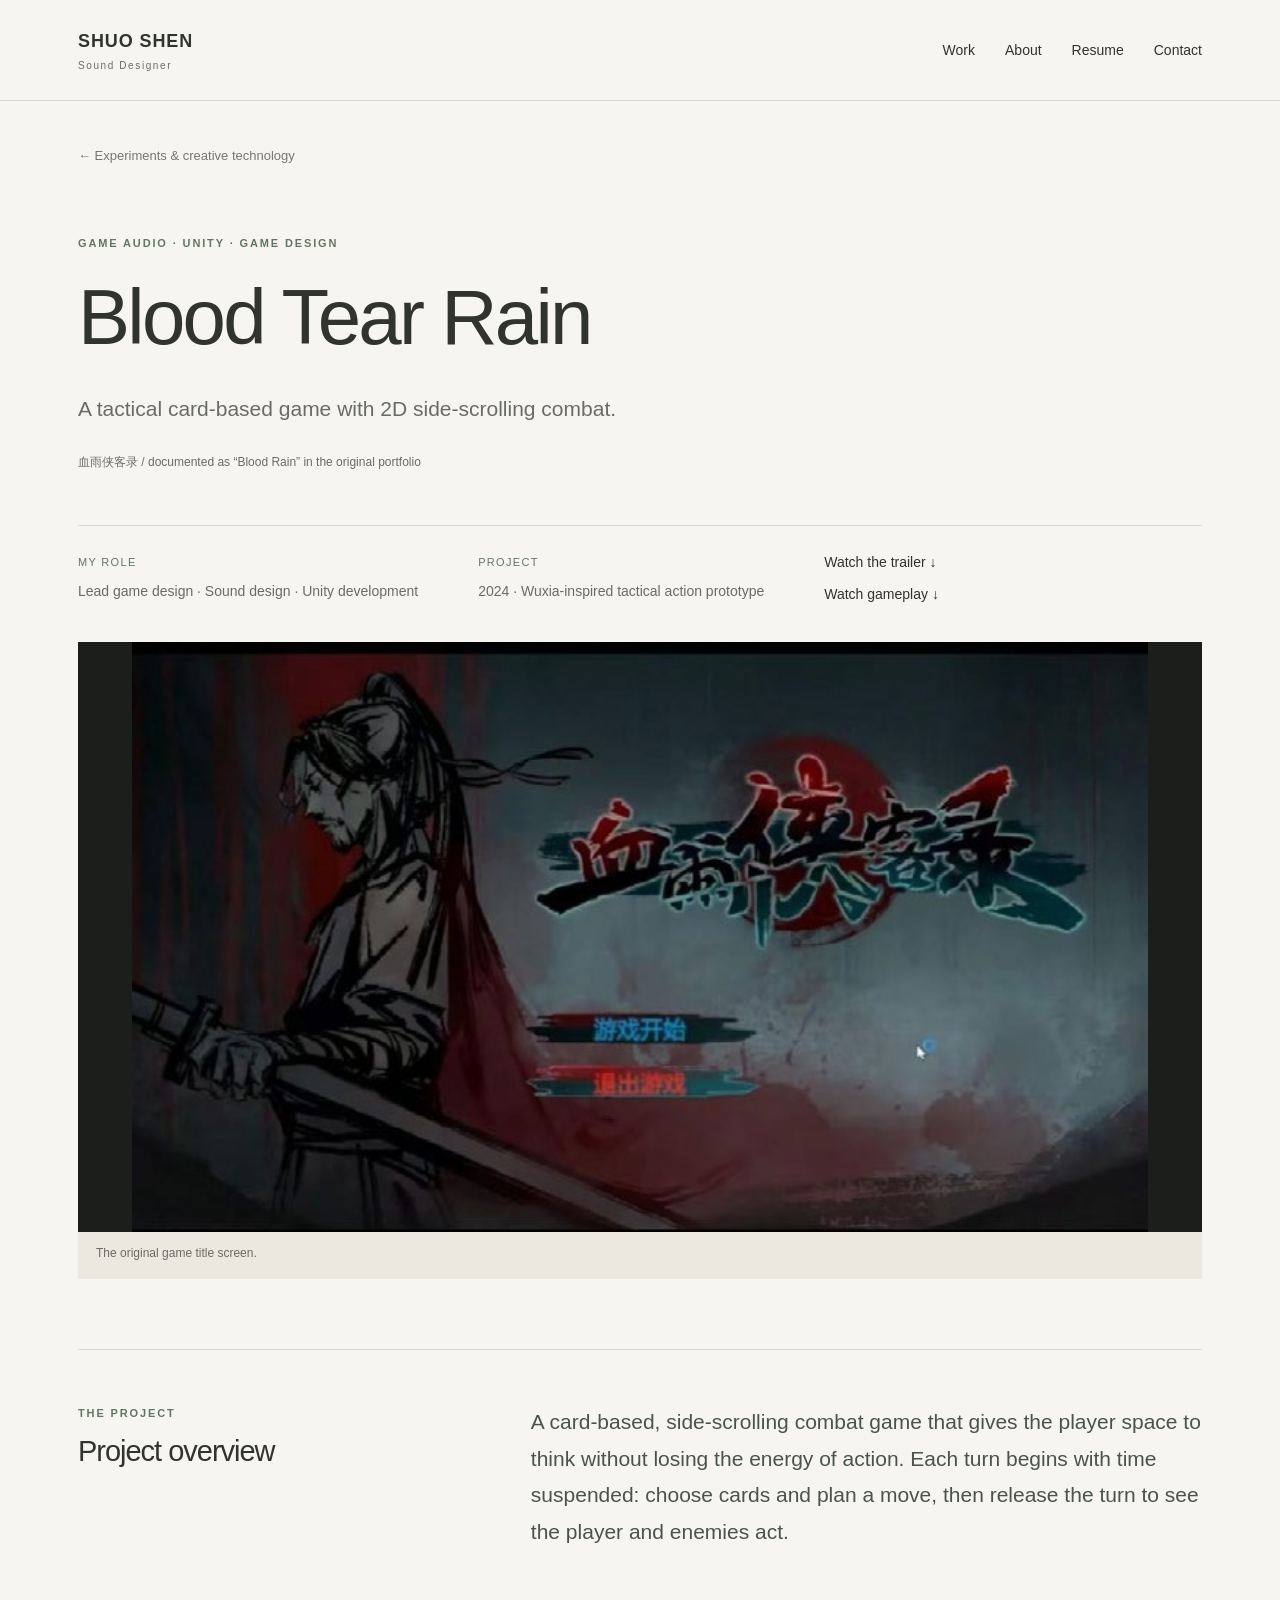
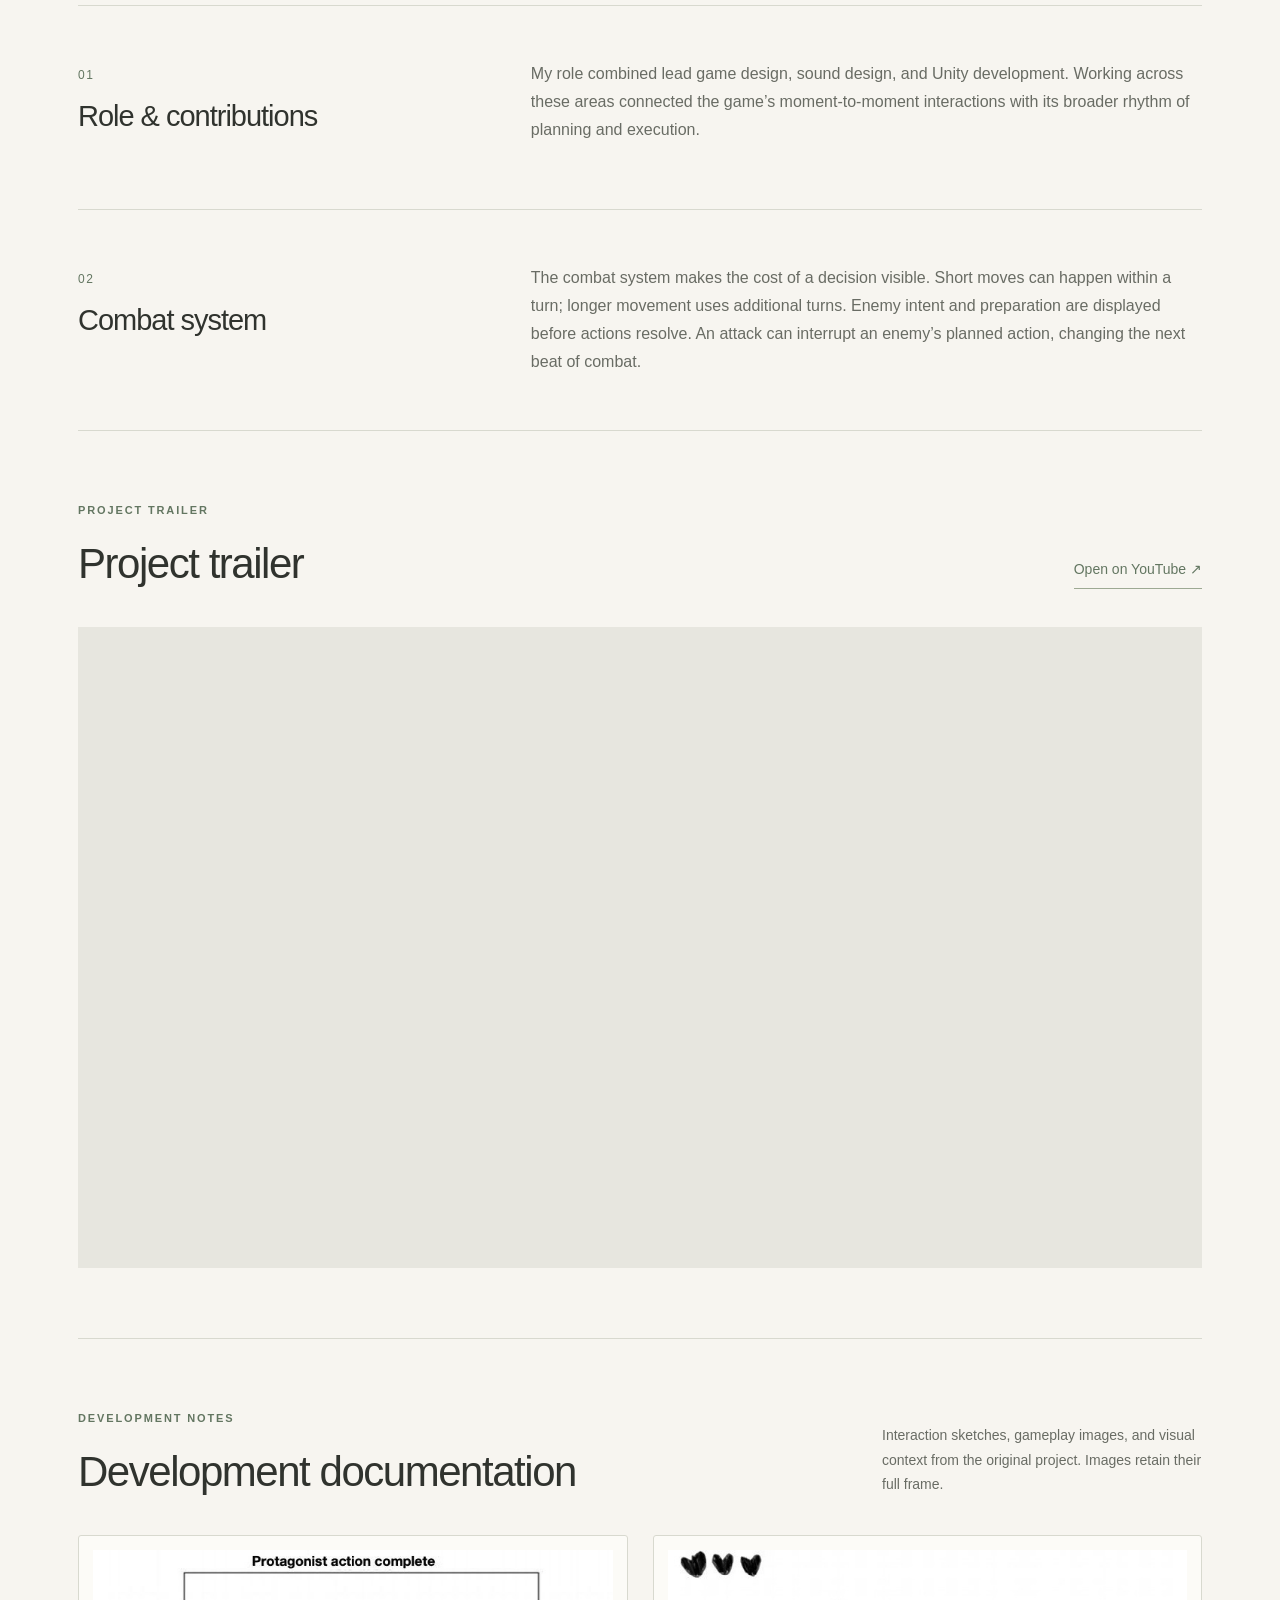
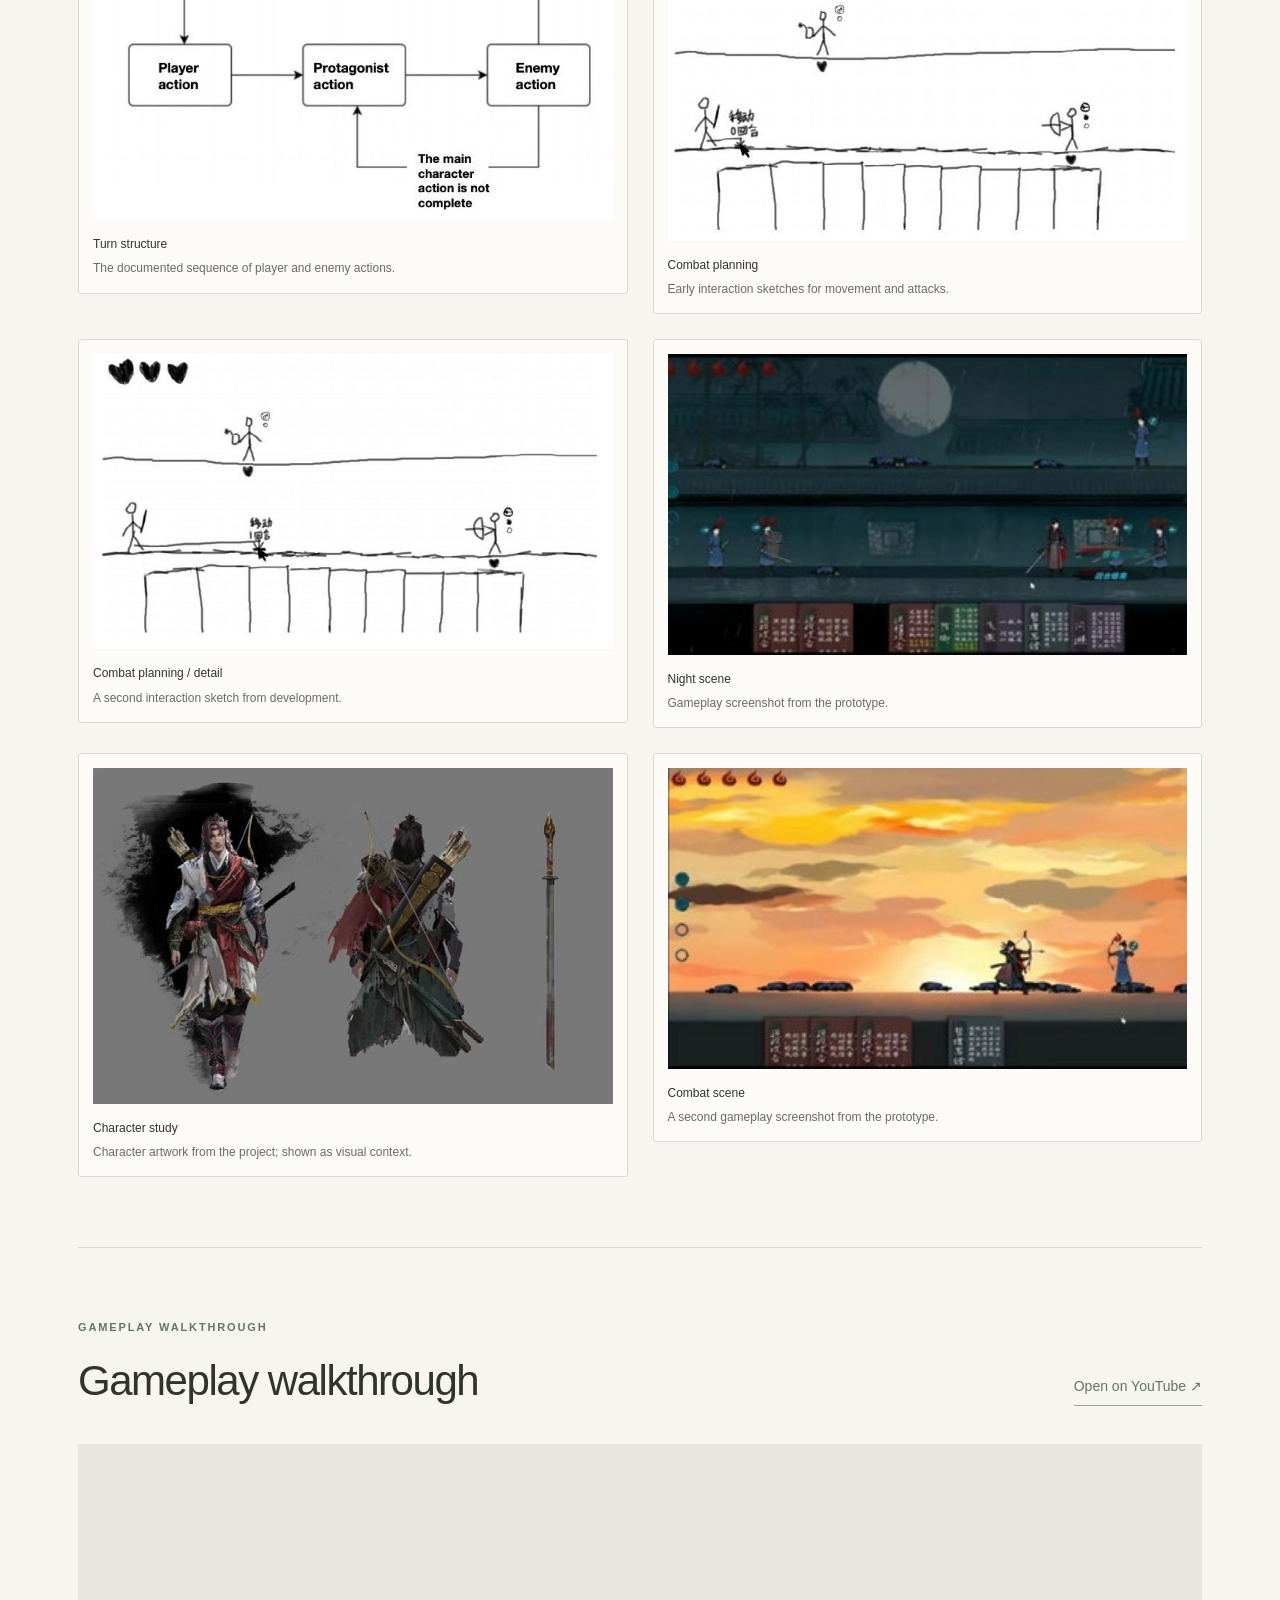
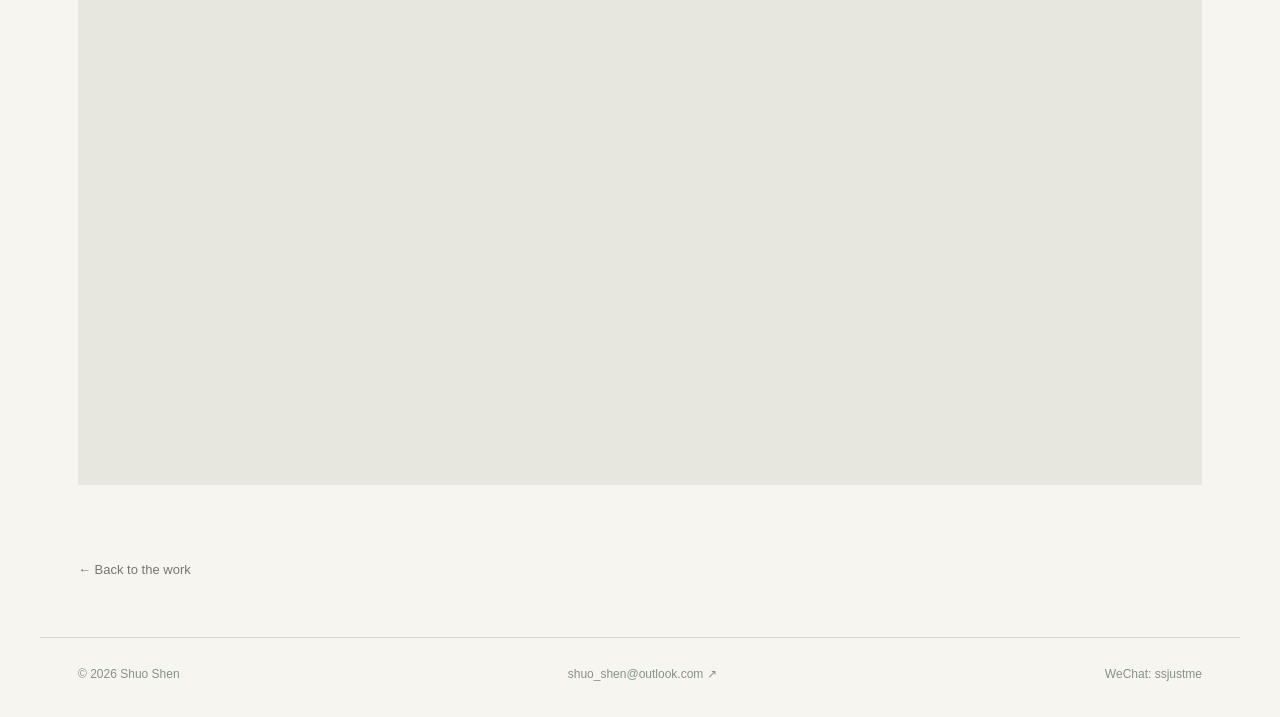
==== commit 6479aaec: "Align project accessibility link styling" ====
--- a/blood-rain.html
+++ b/blood-rain.html
@@ -1,2 +1,2 @@
 <!DOCTYPE html>
-<html lang="en"><head><meta charset="utf-8"/><meta content="width=device-width,initial-scale=1" name="viewport"/><meta content="Game design, sound design, and Unity development for a wuxia-inspired tactical action prototype." name="description"/><meta content="#f7f4ed" name="theme-color"/><title>Blood Tear Rain — Shuo Shen</title><link href="portfolio-simple-v4.css" rel="stylesheet"/></head><body><a class="skip" href="#main">Skip to content</a><header><nav aria-label="Main navigation" class="wrap"><a class="brand" href="index.html">SHUO SHEN<span>Sound Designer</span></a><div class="links"><a href="index.html#work">Work</a><a href="index.html#about">About</a><a href="index.html#resume">Resume</a><a href="index.html#contact">Contact</a></div></nav></header><main class="wrap project-page" id="main"><a class="back" href="index.html#experiments">← Experiments &amp; creative technology</a><div class="project-intro"><p class="eyebrow">Game audio · Unity · Game design</p><h1>Blood Tear Rain</h1><p class="deck">A tactical card-based game with 2D side-scrolling combat.</p><p class="project-alias">血雨侠客录 / documented as “Blood Rain” in the original portfolio</p></div><div class="project-meta"><div><span>My role</span><p>Lead game design · Sound design · Unity development</p></div><div><span>Project</span><p>2024 · Wuxia-inspired tactical action prototype</p></div><div><a href="#demo">Watch the trailer ↓</a><a href="#gameplay">Watch gameplay ↓</a></div></div><figure class="feature-image"><img alt="Blood Rain title screen" src="blood-rain-cover.jpg"/><figcaption>The original game title screen.</figcaption></figure><section class="story-row overview"><div><p class="eyebrow">The project</p><h2>Project overview</h2></div><p class="large-copy">A card-based, side-scrolling combat game that gives the player space to think without losing the energy of action. Each turn begins with time suspended: choose cards and plan a move, then release the turn to see the player and enemies act.</p></section><section class="story-row"><div><span class="section-number">01</span><h2>Role &amp; contributions</h2></div><p>My role combined lead game design, sound design, and Unity development. Working across these areas connected the game’s moment-to-moment interactions with its broader rhythm of planning and execution.</p></section><section class="story-row"><div><span class="section-number">02</span><h2>Combat system</h2></div><p>The combat system makes the cost of a decision visible. Short moves can happen within a turn; longer movement uses additional turns. Enemy intent and preparation are displayed before actions resolve. An attack can interrupt an enemy’s planned action, changing the next beat of combat.</p></section><section class="demo-section" id="demo"><div class="section-heading"><div><p class="eyebrow">Project trailer</p><h2>Project trailer</h2></div><a class="text-link" href="https://www.youtube.com/watch?v=9gex4OWimnw" rel="noopener" target="_blank">Open on YouTube ↗</a></div><div class="video"><iframe allowfullscreen="" loading="lazy" src="https://www.youtube-nocookie.com/embed/9gex4OWimnw" title="Blood Rain trailer"></iframe></div></section><section class="demo-section"><div class="section-heading"><div><p class="eyebrow">Development notes</p><h2>Development documentation</h2></div><p>Interaction sketches, gameplay images, and visual context from the original project. Images retain their full frame.</p></div><div class="engineering-grid"><figure class=""><a aria-label="Enlarge Turn structure" class="zoom-image" data-caption="The documented sequence of player and enemy actions." href="blood-1113.jpg"><img alt="Turn structure" loading="lazy" src="blood-1113.jpg"/></a><figcaption><strong>Turn structure</strong><span>The documented sequence of player and enemy actions.</span></figcaption></figure><figure class=""><a aria-label="Enlarge Combat planning" class="zoom-image" data-caption="Early interaction sketches for movement and attacks." href="blood-1114.jpg"><img alt="Combat planning" loading="lazy" src="blood-1114.jpg"/></a><figcaption><strong>Combat planning</strong><span>Early interaction sketches for movement and attacks.</span></figcaption></figure><figure class=""><a aria-label="Enlarge Combat planning / detail" class="zoom-image" data-caption="A second interaction sketch from development." href="blood-1115.jpg"><img alt="Combat planning / detail" loading="lazy" src="blood-1115.jpg"/></a><figcaption><strong>Combat planning / detail</strong><span>A second interaction sketch from development.</span></figcaption></figure><figure class=""><a aria-label="Enlarge Night scene" class="zoom-image" data-caption="Gameplay screenshot from the prototype." href="blood-1119.jpg"><img alt="Night scene" loading="lazy" src="blood-1119.jpg"/></a><figcaption><strong>Night scene</strong><span>Gameplay screenshot from the prototype.</span></figcaption></figure><figure class=""><a aria-label="Enlarge Character study" class="zoom-image" data-caption="Character artwork from the project; shown as visual context." href="blood-1120.jpg"><img alt="Character study" loading="lazy" src="blood-1120.jpg"/></a><figcaption><strong>Character study</strong><span>Character artwork from the project; shown as visual context.</span></figcaption></figure><figure class=""><a aria-label="Enlarge Combat scene" class="zoom-image" data-caption="A second gameplay screenshot from the prototype." href="blood-1121.jpg"><img alt="Combat scene" loading="lazy" src="blood-1121.jpg"/></a><figcaption><strong>Combat scene</strong><span>A second gameplay screenshot from the prototype.</span></figcaption></figure></div></section><section class="demo-section" id="gameplay"><div class="section-heading"><div><p class="eyebrow">Gameplay walkthrough</p><h2>Gameplay walkthrough</h2></div><a class="text-link" href="https://www.youtube.com/watch?v=xiTsBaZdcEc" rel="noopener" target="_blank">Open on YouTube ↗</a></div><div class="video"><iframe allowfullscreen="" loading="lazy" src="https://www.youtube-nocookie.com/embed/xiTsBaZdcEc" title="Blood Rain gameplay walkthrough"></iframe></div></section><a class="back end-link" href="index.html#experiments">← Back to the work</a></main><footer class="wrap"><span>© 2026 Shuo Shen</span><a href="mailto:shuo_shen@outlook.com">shuo_shen@outlook.com ↗</a><span>WeChat: ssjustme</span></footer><script defer="" src="portfolio-gallery-v3.js"></script></body></html>+<html lang="en"><head><meta charset="utf-8"/><meta content="width=device-width,initial-scale=1" name="viewport"/><meta content="Game design, sound design, and Unity development for a wuxia-inspired tactical action prototype." name="description"/><meta content="#f7f4ed" name="theme-color"/><title>Blood Tear Rain — Shuo Shen</title><link href="portfolio-simple-v4.css" rel="stylesheet"/></head><body><a class="skip-link" href="#main">Skip to content</a><header><nav aria-label="Main navigation" class="wrap"><a class="brand" href="index.html">SHUO SHEN<span>Sound Designer</span></a><div class="links"><a href="index.html#work">Work</a><a href="index.html#about">About</a><a href="index.html#resume">Resume</a><a href="index.html#contact">Contact</a></div></nav></header><main class="wrap project-page" id="main"><a class="back" href="index.html#experiments">← Experiments &amp; creative technology</a><div class="project-intro"><p class="eyebrow">Game audio · Unity · Game design</p><h1>Blood Tear Rain</h1><p class="deck">A tactical card-based game with 2D side-scrolling combat.</p><p class="project-alias">血雨侠客录 / documented as “Blood Rain” in the original portfolio</p></div><div class="project-meta"><div><span>My role</span><p>Lead game design · Sound design · Unity development</p></div><div><span>Project</span><p>2024 · Wuxia-inspired tactical action prototype</p></div><div><a href="#demo">Watch the trailer ↓</a><a href="#gameplay">Watch gameplay ↓</a></div></div><figure class="feature-image"><img alt="Blood Rain title screen" src="blood-rain-cover.jpg"/><figcaption>The original game title screen.</figcaption></figure><section class="story-row overview"><div><p class="eyebrow">The project</p><h2>Project overview</h2></div><p class="large-copy">A card-based, side-scrolling combat game that gives the player space to think without losing the energy of action. Each turn begins with time suspended: choose cards and plan a move, then release the turn to see the player and enemies act.</p></section><section class="story-row"><div><span class="section-number">01</span><h2>Role &amp; contributions</h2></div><p>My role combined lead game design, sound design, and Unity development. Working across these areas connected the game’s moment-to-moment interactions with its broader rhythm of planning and execution.</p></section><section class="story-row"><div><span class="section-number">02</span><h2>Combat system</h2></div><p>The combat system makes the cost of a decision visible. Short moves can happen within a turn; longer movement uses additional turns. Enemy intent and preparation are displayed before actions resolve. An attack can interrupt an enemy’s planned action, changing the next beat of combat.</p></section><section class="demo-section" id="demo"><div class="section-heading"><div><p class="eyebrow">Project trailer</p><h2>Project trailer</h2></div><a class="text-link" href="https://www.youtube.com/watch?v=9gex4OWimnw" rel="noopener" target="_blank">Open on YouTube ↗</a></div><div class="video"><iframe allowfullscreen="" loading="lazy" src="https://www.youtube-nocookie.com/embed/9gex4OWimnw" title="Blood Rain trailer"></iframe></div></section><section class="demo-section"><div class="section-heading"><div><p class="eyebrow">Development notes</p><h2>Development documentation</h2></div><p>Interaction sketches, gameplay images, and visual context from the original project. Images retain their full frame.</p></div><div class="engineering-grid"><figure class=""><a aria-label="Enlarge Turn structure" class="zoom-image" data-caption="The documented sequence of player and enemy actions." href="blood-1113.jpg"><img alt="Turn structure" loading="lazy" src="blood-1113.jpg"/></a><figcaption><strong>Turn structure</strong><span>The documented sequence of player and enemy actions.</span></figcaption></figure><figure class=""><a aria-label="Enlarge Combat planning" class="zoom-image" data-caption="Early interaction sketches for movement and attacks." href="blood-1114.jpg"><img alt="Combat planning" loading="lazy" src="blood-1114.jpg"/></a><figcaption><strong>Combat planning</strong><span>Early interaction sketches for movement and attacks.</span></figcaption></figure><figure class=""><a aria-label="Enlarge Combat planning / detail" class="zoom-image" data-caption="A second interaction sketch from development." href="blood-1115.jpg"><img alt="Combat planning / detail" loading="lazy" src="blood-1115.jpg"/></a><figcaption><strong>Combat planning / detail</strong><span>A second interaction sketch from development.</span></figcaption></figure><figure class=""><a aria-label="Enlarge Night scene" class="zoom-image" data-caption="Gameplay screenshot from the prototype." href="blood-1119.jpg"><img alt="Night scene" loading="lazy" src="blood-1119.jpg"/></a><figcaption><strong>Night scene</strong><span>Gameplay screenshot from the prototype.</span></figcaption></figure><figure class=""><a aria-label="Enlarge Character study" class="zoom-image" data-caption="Character artwork from the project; shown as visual context." href="blood-1120.jpg"><img alt="Character study" loading="lazy" src="blood-1120.jpg"/></a><figcaption><strong>Character study</strong><span>Character artwork from the project; shown as visual context.</span></figcaption></figure><figure class=""><a aria-label="Enlarge Combat scene" class="zoom-image" data-caption="A second gameplay screenshot from the prototype." href="blood-1121.jpg"><img alt="Combat scene" loading="lazy" src="blood-1121.jpg"/></a><figcaption><strong>Combat scene</strong><span>A second gameplay screenshot from the prototype.</span></figcaption></figure></div></section><section class="demo-section" id="gameplay"><div class="section-heading"><div><p class="eyebrow">Gameplay walkthrough</p><h2>Gameplay walkthrough</h2></div><a class="text-link" href="https://www.youtube.com/watch?v=xiTsBaZdcEc" rel="noopener" target="_blank">Open on YouTube ↗</a></div><div class="video"><iframe allowfullscreen="" loading="lazy" src="https://www.youtube-nocookie.com/embed/xiTsBaZdcEc" title="Blood Rain gameplay walkthrough"></iframe></div></section><a class="back end-link" href="index.html#experiments">← Back to the work</a></main><footer class="wrap"><span>© 2026 Shuo Shen</span><a href="mailto:shuo_shen@outlook.com">shuo_shen@outlook.com ↗</a><span>WeChat: ssjustme</span></footer><script defer="" src="portfolio-gallery-v3.js"></script></body></html>
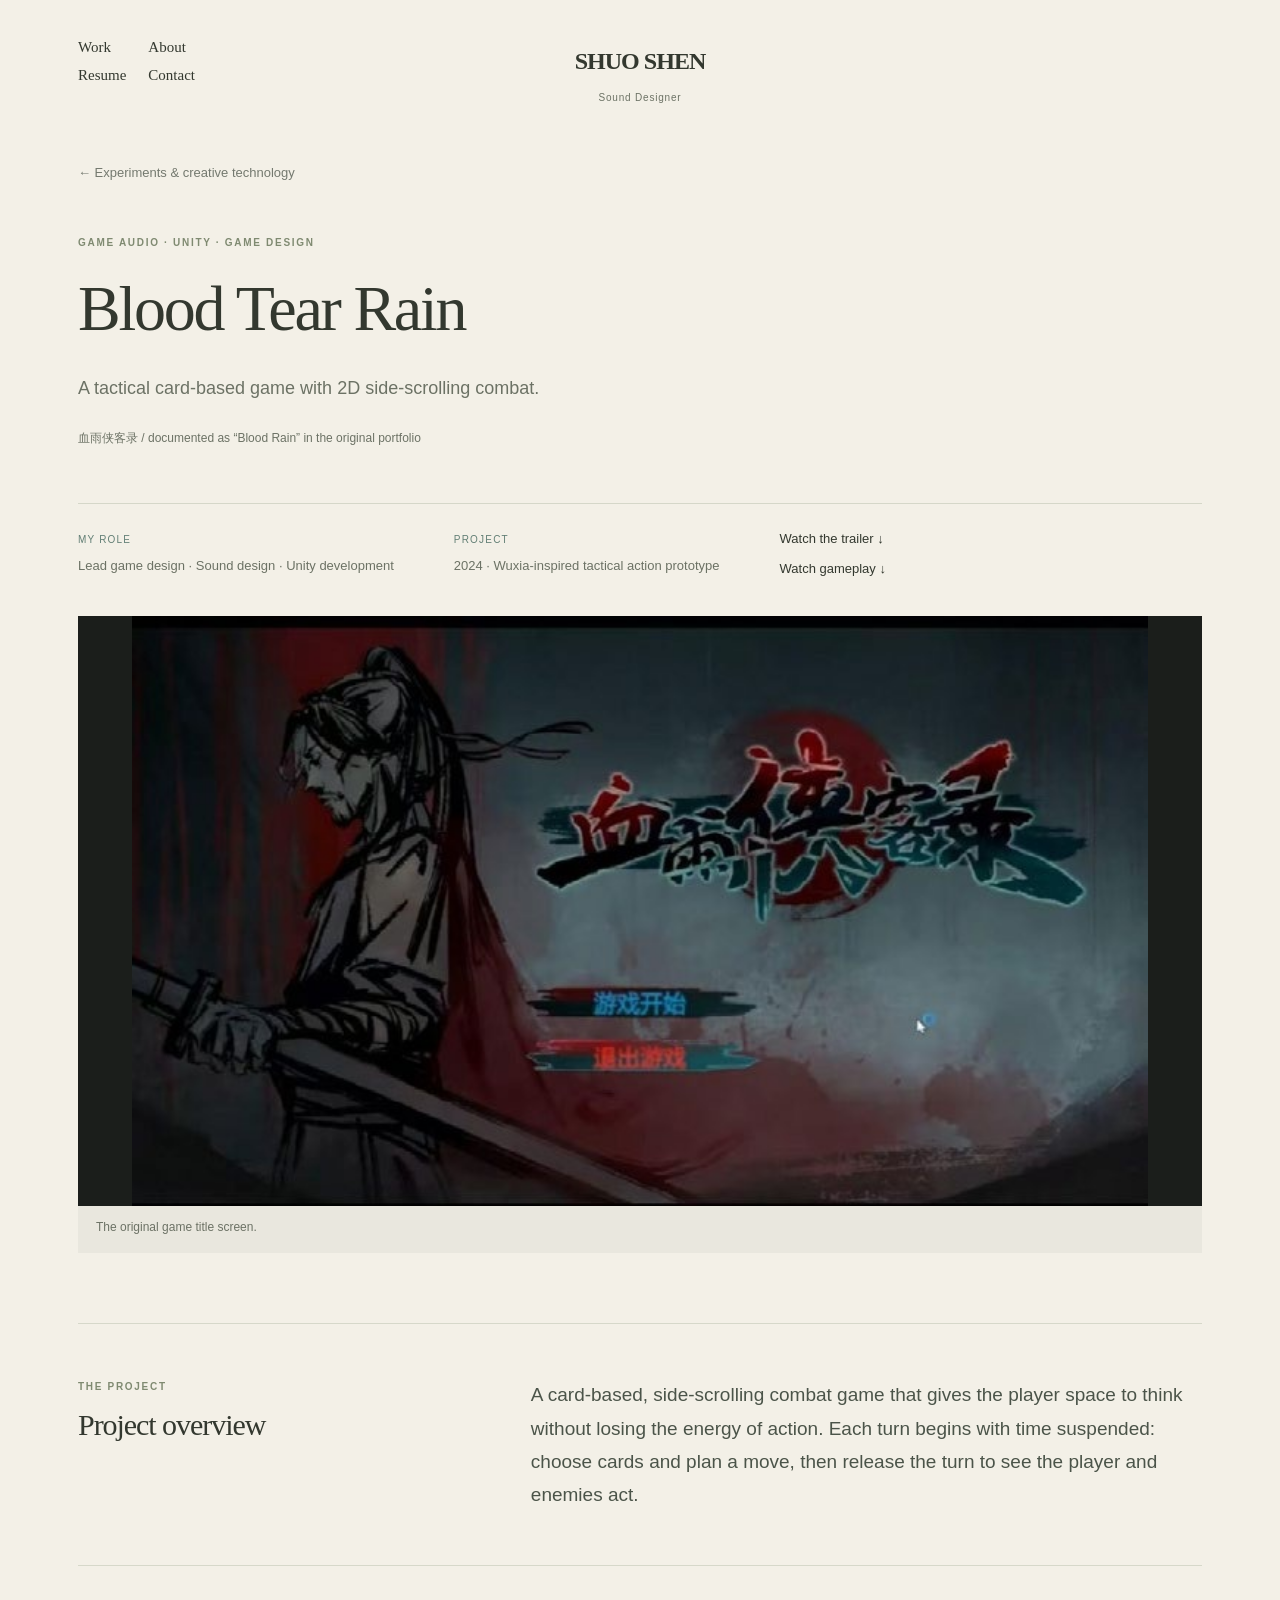
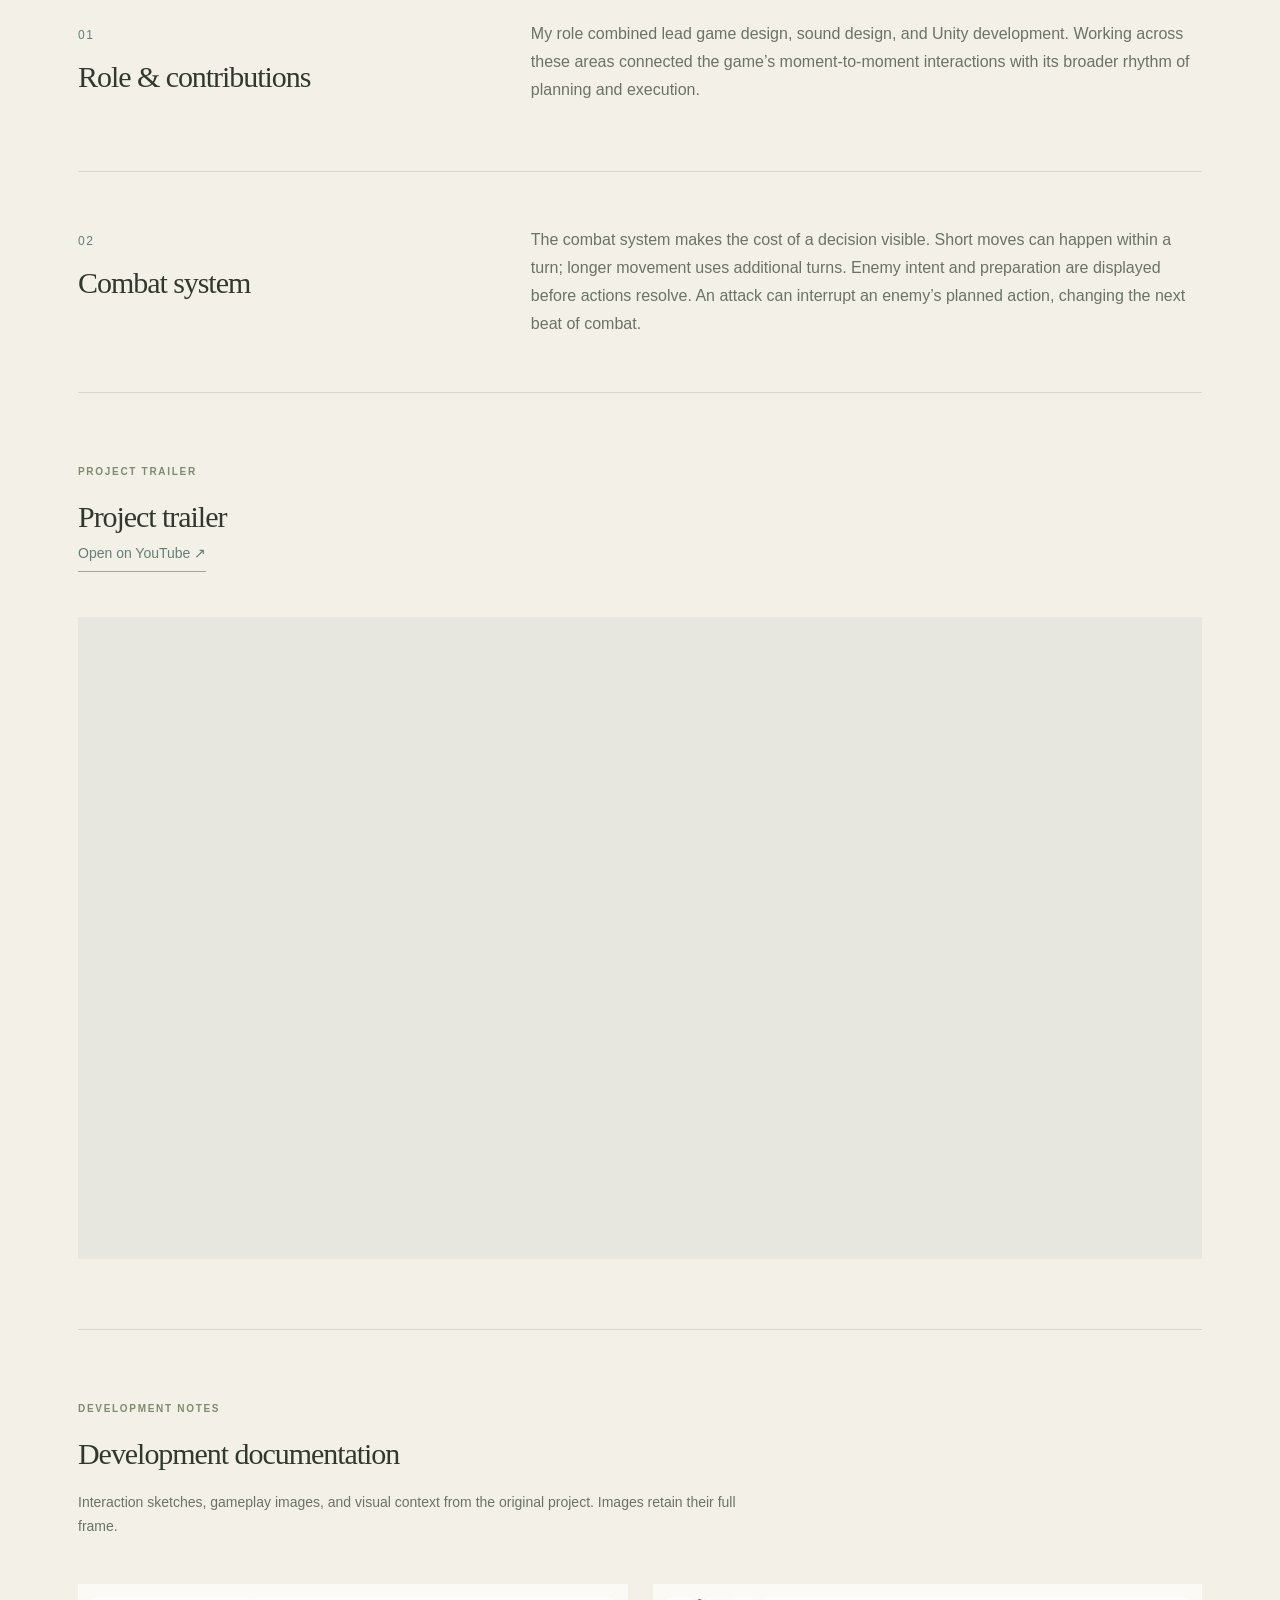
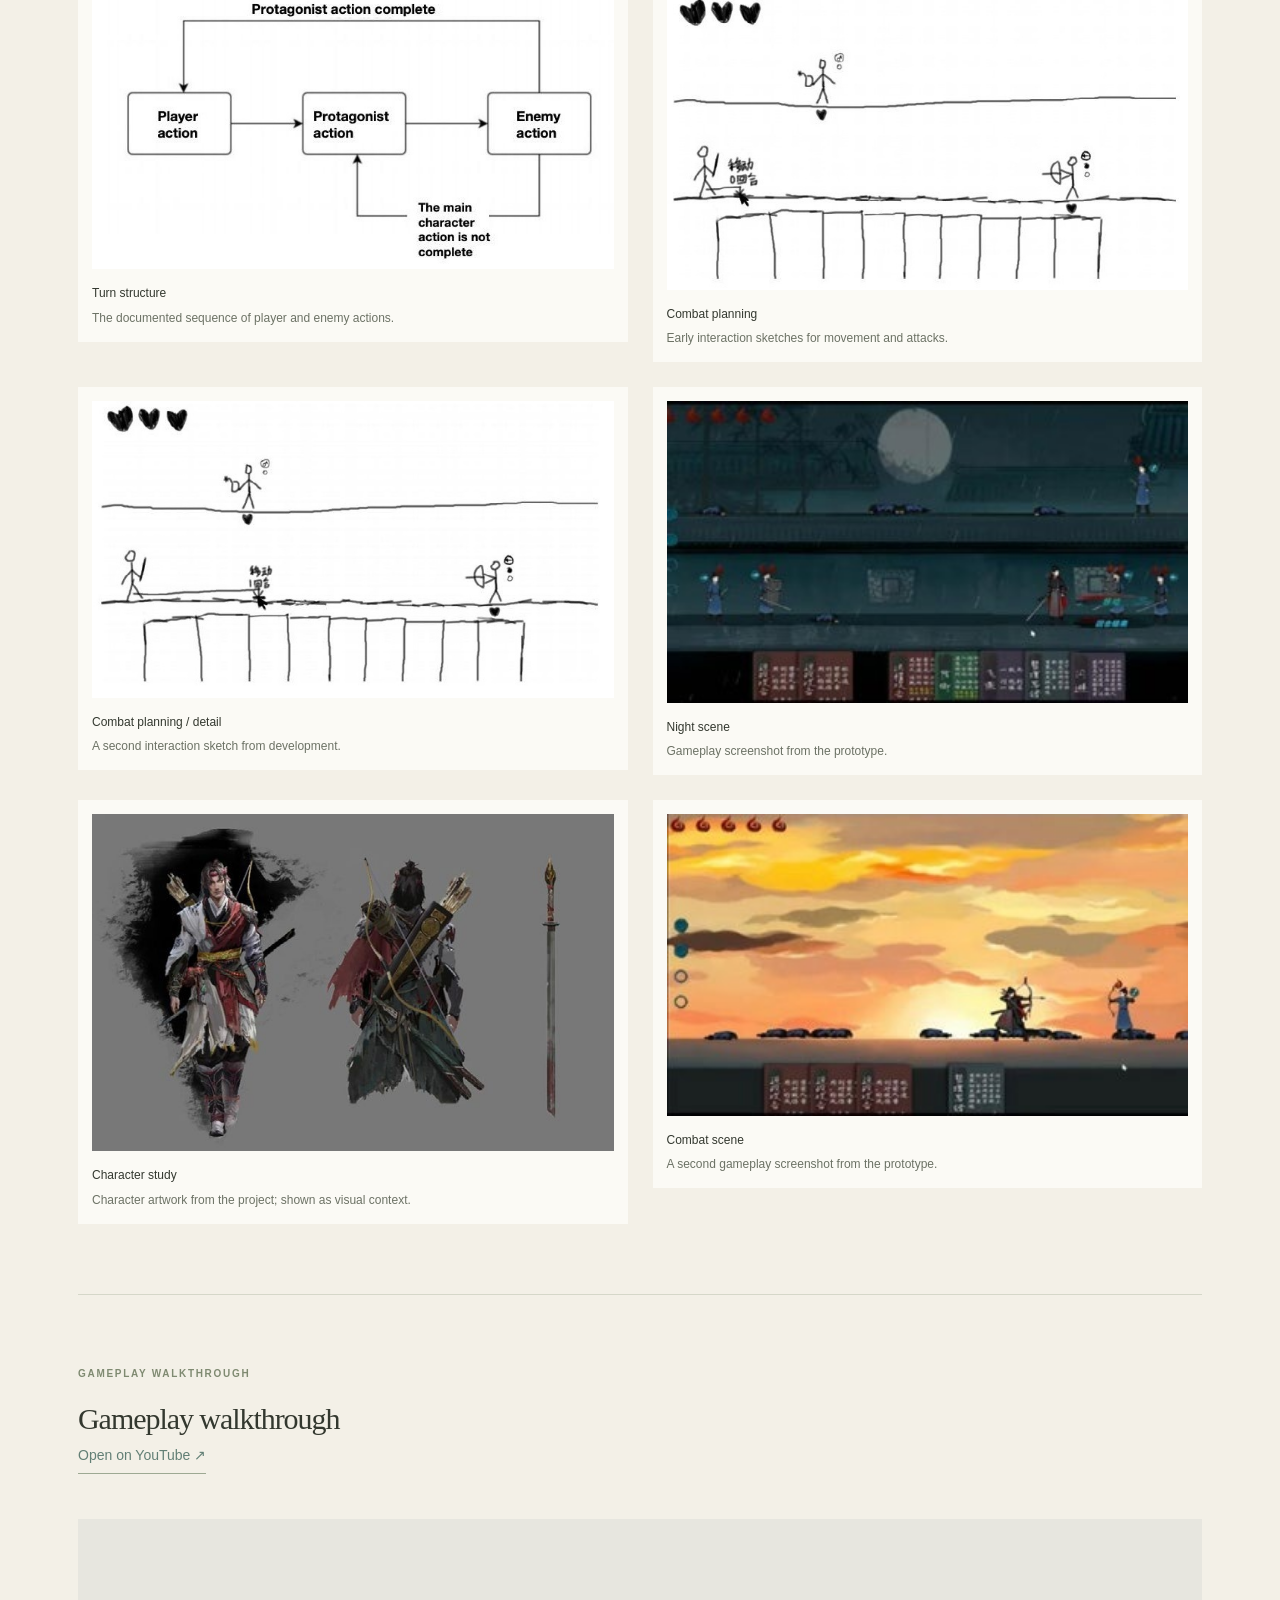
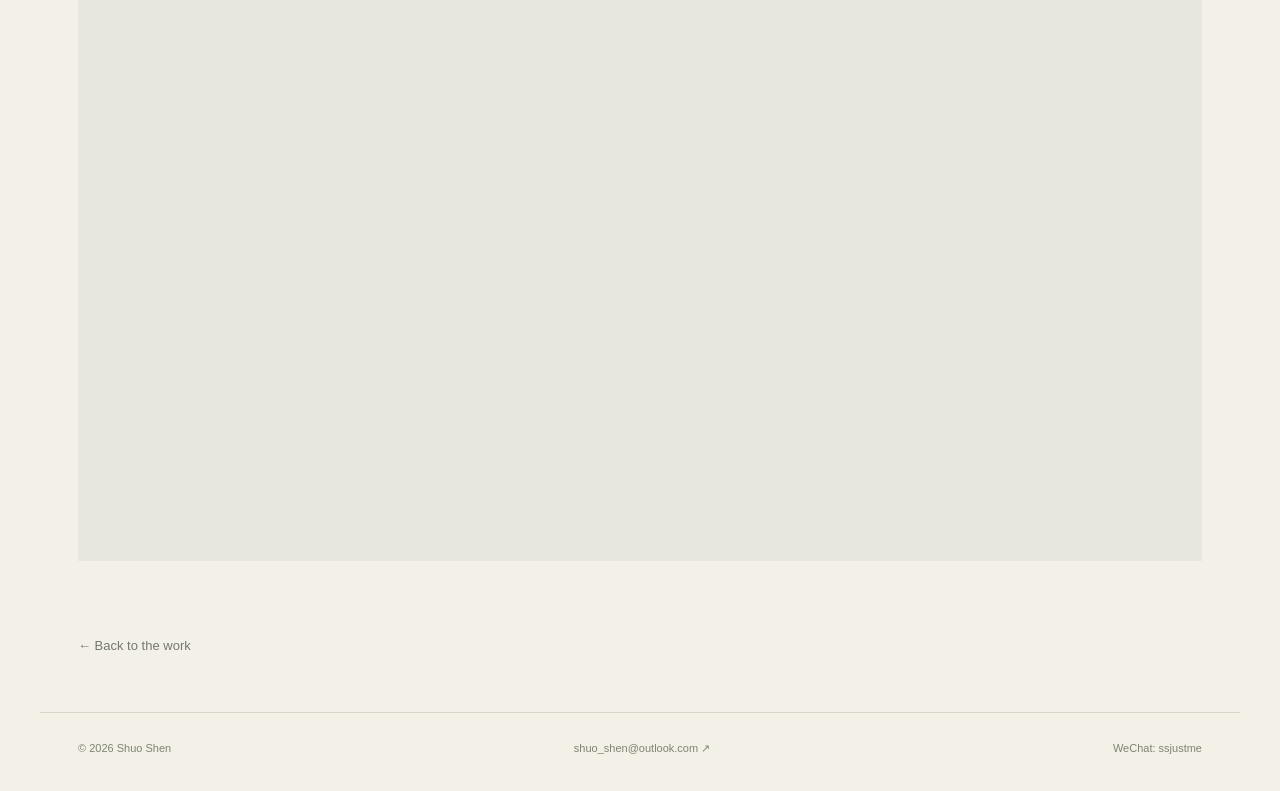
==== commit 04967d9c: "Simplify portfolio using the supplied reference" ====
--- a/blood-rain.html
+++ b/blood-rain.html
@@ -1,2 +1,3 @@
 <!DOCTYPE html>
-<html lang="en"><head><meta charset="utf-8"/><meta content="width=device-width,initial-scale=1" name="viewport"/><meta content="Game design, sound design, and Unity development for a wuxia-inspired tactical action prototype." name="description"/><meta content="#f7f4ed" name="theme-color"/><title>Blood Tear Rain — Shuo Shen</title><link href="portfolio-simple-v4.css" rel="stylesheet"/></head><body><a class="skip-link" href="#main">Skip to content</a><header><nav aria-label="Main navigation" class="wrap"><a class="brand" href="index.html">SHUO SHEN<span>Sound Designer</span></a><div class="links"><a href="index.html#work">Work</a><a href="index.html#about">About</a><a href="index.html#resume">Resume</a><a href="index.html#contact">Contact</a></div></nav></header><main class="wrap project-page" id="main"><a class="back" href="index.html#experiments">← Experiments &amp; creative technology</a><div class="project-intro"><p class="eyebrow">Game audio · Unity · Game design</p><h1>Blood Tear Rain</h1><p class="deck">A tactical card-based game with 2D side-scrolling combat.</p><p class="project-alias">血雨侠客录 / documented as “Blood Rain” in the original portfolio</p></div><div class="project-meta"><div><span>My role</span><p>Lead game design · Sound design · Unity development</p></div><div><span>Project</span><p>2024 · Wuxia-inspired tactical action prototype</p></div><div><a href="#demo">Watch the trailer ↓</a><a href="#gameplay">Watch gameplay ↓</a></div></div><figure class="feature-image"><img alt="Blood Rain title screen" src="blood-rain-cover.jpg"/><figcaption>The original game title screen.</figcaption></figure><section class="story-row overview"><div><p class="eyebrow">The project</p><h2>Project overview</h2></div><p class="large-copy">A card-based, side-scrolling combat game that gives the player space to think without losing the energy of action. Each turn begins with time suspended: choose cards and plan a move, then release the turn to see the player and enemies act.</p></section><section class="story-row"><div><span class="section-number">01</span><h2>Role &amp; contributions</h2></div><p>My role combined lead game design, sound design, and Unity development. Working across these areas connected the game’s moment-to-moment interactions with its broader rhythm of planning and execution.</p></section><section class="story-row"><div><span class="section-number">02</span><h2>Combat system</h2></div><p>The combat system makes the cost of a decision visible. Short moves can happen within a turn; longer movement uses additional turns. Enemy intent and preparation are displayed before actions resolve. An attack can interrupt an enemy’s planned action, changing the next beat of combat.</p></section><section class="demo-section" id="demo"><div class="section-heading"><div><p class="eyebrow">Project trailer</p><h2>Project trailer</h2></div><a class="text-link" href="https://www.youtube.com/watch?v=9gex4OWimnw" rel="noopener" target="_blank">Open on YouTube ↗</a></div><div class="video"><iframe allowfullscreen="" loading="lazy" src="https://www.youtube-nocookie.com/embed/9gex4OWimnw" title="Blood Rain trailer"></iframe></div></section><section class="demo-section"><div class="section-heading"><div><p class="eyebrow">Development notes</p><h2>Development documentation</h2></div><p>Interaction sketches, gameplay images, and visual context from the original project. Images retain their full frame.</p></div><div class="engineering-grid"><figure class=""><a aria-label="Enlarge Turn structure" class="zoom-image" data-caption="The documented sequence of player and enemy actions." href="blood-1113.jpg"><img alt="Turn structure" loading="lazy" src="blood-1113.jpg"/></a><figcaption><strong>Turn structure</strong><span>The documented sequence of player and enemy actions.</span></figcaption></figure><figure class=""><a aria-label="Enlarge Combat planning" class="zoom-image" data-caption="Early interaction sketches for movement and attacks." href="blood-1114.jpg"><img alt="Combat planning" loading="lazy" src="blood-1114.jpg"/></a><figcaption><strong>Combat planning</strong><span>Early interaction sketches for movement and attacks.</span></figcaption></figure><figure class=""><a aria-label="Enlarge Combat planning / detail" class="zoom-image" data-caption="A second interaction sketch from development." href="blood-1115.jpg"><img alt="Combat planning / detail" loading="lazy" src="blood-1115.jpg"/></a><figcaption><strong>Combat planning / detail</strong><span>A second interaction sketch from development.</span></figcaption></figure><figure class=""><a aria-label="Enlarge Night scene" class="zoom-image" data-caption="Gameplay screenshot from the prototype." href="blood-1119.jpg"><img alt="Night scene" loading="lazy" src="blood-1119.jpg"/></a><figcaption><strong>Night scene</strong><span>Gameplay screenshot from the prototype.</span></figcaption></figure><figure class=""><a aria-label="Enlarge Character study" class="zoom-image" data-caption="Character artwork from the project; shown as visual context." href="blood-1120.jpg"><img alt="Character study" loading="lazy" src="blood-1120.jpg"/></a><figcaption><strong>Character study</strong><span>Character artwork from the project; shown as visual context.</span></figcaption></figure><figure class=""><a aria-label="Enlarge Combat scene" class="zoom-image" data-caption="A second gameplay screenshot from the prototype." href="blood-1121.jpg"><img alt="Combat scene" loading="lazy" src="blood-1121.jpg"/></a><figcaption><strong>Combat scene</strong><span>A second gameplay screenshot from the prototype.</span></figcaption></figure></div></section><section class="demo-section" id="gameplay"><div class="section-heading"><div><p class="eyebrow">Gameplay walkthrough</p><h2>Gameplay walkthrough</h2></div><a class="text-link" href="https://www.youtube.com/watch?v=xiTsBaZdcEc" rel="noopener" target="_blank">Open on YouTube ↗</a></div><div class="video"><iframe allowfullscreen="" loading="lazy" src="https://www.youtube-nocookie.com/embed/xiTsBaZdcEc" title="Blood Rain gameplay walkthrough"></iframe></div></section><a class="back end-link" href="index.html#experiments">← Back to the work</a></main><footer class="wrap"><span>© 2026 Shuo Shen</span><a href="mailto:shuo_shen@outlook.com">shuo_shen@outlook.com ↗</a><span>WeChat: ssjustme</span></footer><script defer="" src="portfolio-gallery-v3.js"></script></body></html>+
+<html lang="en"><head><meta charset="utf-8"/><meta content="width=device-width,initial-scale=1" name="viewport"/><meta content="Game design, sound design, and Unity development for a wuxia-inspired tactical action prototype." name="description"/><meta content="#f7f4ed" name="theme-color"/><title>Blood Tear Rain — Shuo Shen</title><link href="portfolio-reference-v5.css" rel="stylesheet"/></head><body><a class="skip-link" href="#main">Skip to content</a><header><nav aria-label="Main navigation" class="wrap reference-nav"><div class="links"><a href="index.html#work">Work</a><a href="index.html#about">About</a><a href="index.html#resume">Resume</a><a href="index.html#contact">Contact</a></div><a class="brand" href="index.html">SHUO SHEN<span>Sound Designer</span></a><div aria-hidden="true" class="header-balance"></div></nav></header><main class="wrap project-page" id="main"><a class="back" href="index.html#experiments">← Experiments &amp; creative technology</a><div class="project-intro"><p class="eyebrow">Game audio · Unity · Game design</p><h1>Blood Tear Rain</h1><p class="deck">A tactical card-based game with 2D side-scrolling combat.</p><p class="project-alias">血雨侠客录 / documented as “Blood Rain” in the original portfolio</p></div><div class="project-meta"><div><span>My role</span><p>Lead game design · Sound design · Unity development</p></div><div><span>Project</span><p>2024 · Wuxia-inspired tactical action prototype</p></div><div><a href="#demo">Watch the trailer ↓</a><a href="#gameplay">Watch gameplay ↓</a></div></div><figure class="feature-image"><img alt="Blood Rain title screen" src="blood-rain-cover.jpg"/><figcaption>The original game title screen.</figcaption></figure><section class="story-row overview"><div><p class="eyebrow">The project</p><h2>Project overview</h2></div><p class="large-copy">A card-based, side-scrolling combat game that gives the player space to think without losing the energy of action. Each turn begins with time suspended: choose cards and plan a move, then release the turn to see the player and enemies act.</p></section><section class="story-row"><div><span class="section-number">01</span><h2>Role &amp; contributions</h2></div><p>My role combined lead game design, sound design, and Unity development. Working across these areas connected the game’s moment-to-moment interactions with its broader rhythm of planning and execution.</p></section><section class="story-row"><div><span class="section-number">02</span><h2>Combat system</h2></div><p>The combat system makes the cost of a decision visible. Short moves can happen within a turn; longer movement uses additional turns. Enemy intent and preparation are displayed before actions resolve. An attack can interrupt an enemy’s planned action, changing the next beat of combat.</p></section><section class="demo-section" id="demo"><div class="section-heading"><div><p class="eyebrow">Project trailer</p><h2>Project trailer</h2></div><a class="text-link" href="https://www.youtube.com/watch?v=9gex4OWimnw" rel="noopener" target="_blank">Open on YouTube ↗</a></div><div class="video"><iframe allowfullscreen="" loading="lazy" src="https://www.youtube-nocookie.com/embed/9gex4OWimnw" title="Blood Rain trailer"></iframe></div></section><section class="demo-section"><div class="section-heading"><div><p class="eyebrow">Development notes</p><h2>Development documentation</h2></div><p>Interaction sketches, gameplay images, and visual context from the original project. Images retain their full frame.</p></div><div class="engineering-grid"><figure class=""><a aria-label="Enlarge Turn structure" class="zoom-image" data-caption="The documented sequence of player and enemy actions." href="blood-1113.jpg"><img alt="Turn structure" loading="lazy" src="blood-1113.jpg"/></a><figcaption><strong>Turn structure</strong><span>The documented sequence of player and enemy actions.</span></figcaption></figure><figure class=""><a aria-label="Enlarge Combat planning" class="zoom-image" data-caption="Early interaction sketches for movement and attacks." href="blood-1114.jpg"><img alt="Combat planning" loading="lazy" src="blood-1114.jpg"/></a><figcaption><strong>Combat planning</strong><span>Early interaction sketches for movement and attacks.</span></figcaption></figure><figure class=""><a aria-label="Enlarge Combat planning / detail" class="zoom-image" data-caption="A second interaction sketch from development." href="blood-1115.jpg"><img alt="Combat planning / detail" loading="lazy" src="blood-1115.jpg"/></a><figcaption><strong>Combat planning / detail</strong><span>A second interaction sketch from development.</span></figcaption></figure><figure class=""><a aria-label="Enlarge Night scene" class="zoom-image" data-caption="Gameplay screenshot from the prototype." href="blood-1119.jpg"><img alt="Night scene" loading="lazy" src="blood-1119.jpg"/></a><figcaption><strong>Night scene</strong><span>Gameplay screenshot from the prototype.</span></figcaption></figure><figure class=""><a aria-label="Enlarge Character study" class="zoom-image" data-caption="Character artwork from the project; shown as visual context." href="blood-1120.jpg"><img alt="Character study" loading="lazy" src="blood-1120.jpg"/></a><figcaption><strong>Character study</strong><span>Character artwork from the project; shown as visual context.</span></figcaption></figure><figure class=""><a aria-label="Enlarge Combat scene" class="zoom-image" data-caption="A second gameplay screenshot from the prototype." href="blood-1121.jpg"><img alt="Combat scene" loading="lazy" src="blood-1121.jpg"/></a><figcaption><strong>Combat scene</strong><span>A second gameplay screenshot from the prototype.</span></figcaption></figure></div></section><section class="demo-section" id="gameplay"><div class="section-heading"><div><p class="eyebrow">Gameplay walkthrough</p><h2>Gameplay walkthrough</h2></div><a class="text-link" href="https://www.youtube.com/watch?v=xiTsBaZdcEc" rel="noopener" target="_blank">Open on YouTube ↗</a></div><div class="video"><iframe allowfullscreen="" loading="lazy" src="https://www.youtube-nocookie.com/embed/xiTsBaZdcEc" title="Blood Rain gameplay walkthrough"></iframe></div></section><a class="back end-link" href="index.html#experiments">← Back to the work</a></main><footer class="wrap"><span>© 2026 Shuo Shen</span><a href="mailto:shuo_shen@outlook.com">shuo_shen@outlook.com ↗</a><span>WeChat: ssjustme</span></footer><script defer="" src="portfolio-gallery-v3.js"></script></body></html>
--- a/portfolio-reference-v5.css
+++ b/portfolio-reference-v5.css
@@ -0,0 +1,14 @@
+
+:root{color-scheme:dark;--bg:#111214;--panel:#191c1e;--text:#eeefeb;--muted:#aeb5b4;--line:#303638;--accent:#add2c4}*{box-sizing:border-box}html{scroll-padding-top:28px}body{margin:0;background:var(--bg);color:var(--text);font:16px/1.75 system-ui,-apple-system,BlinkMacSystemFont,"Segoe UI",sans-serif}a{color:inherit;text-decoration:none}a:hover{color:var(--accent)}a:focus-visible{outline:2px solid var(--accent);outline-offset:6px}.wrap{max-width:1200px;margin:auto;padding:0 38px}header{border-bottom:1px solid var(--line)}nav{display:flex;align-items:center;justify-content:space-between;min-height:100px}.brand{font-size:18px;letter-spacing:.12em;font-weight:700}.brand span{display:block;font-size:10px;letter-spacing:.16em;color:var(--muted);font-weight:400}.links{display:flex;gap:30px;font-size:14px}.skip-link{position:absolute;top:-100px;left:20px;background:var(--bg);padding:12px;z-index:5}.skip-link:focus{top:12px}.hero{padding:110px 0 105px}.eyebrow{text-transform:uppercase;letter-spacing:.17em;font-size:11px;color:var(--accent);font-weight:600;margin:0 0 20px}h1,h2,h3{font-weight:500;line-height:1.15;letter-spacing:-.045em}h1{font-size:clamp(42px,6.3vw,78px);margin:0 0 28px;max-width:1000px}h1 span{color:#b7bfbc}h2{font-size:clamp(28px,3.4vw,42px);margin:0 0 22px}h3{font-size:25px;margin:15px 0}p{color:var(--muted);margin:0 0 24px;max-width:750px}.lead,.deck{font-size:21px;max-width:660px}.text-link{color:var(--accent);font-size:14px;display:inline-block;padding:6px 0;border-bottom:1px solid #566b63}.section{padding:72px 0;border-top:1px solid var(--line)}.section-heading{display:flex;align-items:flex-end;justify-content:space-between;gap:45px;margin-bottom:38px}.section-heading h2{margin-bottom:0}.section-heading>p{max-width:320px;font-size:14px;margin:0}.game-work{padding:44px 0}.game-work .section-heading{margin-bottom:18px}.game-work h2{font-size:27px}.game-work p:last-child{font-size:14px;margin:0;max-width:620px}.status{color:#929e98;font-size:12px;white-space:nowrap}.project-grid{display:grid;grid-template-columns:repeat(3,minmax(0,1fr));gap:30px}.card-image{display:block;overflow:hidden;background:var(--panel);border-radius:3px}.card-image img{display:block;width:100%;aspect-ratio:1.4;object-fit:cover;transition:transform .25s}.card-image:hover img{transform:scale(1.025)}.card-top{margin-top:21px;display:flex;gap:12px;color:var(--accent);font-size:10px;letter-spacing:.09em;text-transform:uppercase}.card-top>span:first-child{color:#74817a}.project-card h3 a{display:flex;align-items:flex-start;justify-content:space-between;gap:8px}.project-card h3 a span{font-size:18px;color:var(--accent)}.project-card p{font-size:14px;line-height:1.7;margin:0 0 20px}.about-grid,.story-row{display:grid;grid-template-columns:1fr 1.8fr;gap:80px}.large-copy{font-size:21px;color:#d1d7d2}.skill-list{display:flex;flex-wrap:wrap;gap:10px}.skill-list span{font-size:12px;color:#b5c2ba;border:1px solid var(--line);padding:5px 12px}.resume-row{display:flex;justify-content:space-between;align-items:center;gap:35px}.resume-row p{margin:0}.button{padding:12px 22px;border:1px solid #6d8d7b;font-size:14px;white-space:nowrap}.contact h2{font-size:clamp(37px,5vw,64px)}.contact-methods{display:flex;gap:70px;margin-top:42px}.contact-methods>div{display:flex;flex-direction:column;gap:8px}.label{font-size:11px;letter-spacing:.15em;text-transform:uppercase;color:#8d9d94}.contact-methods a,.wechat{font-size:23px}footer{border-top:1px solid var(--line);padding-top:26px!important;padding-bottom:32px!important;display:flex;flex-wrap:wrap;justify-content:space-between;gap:20px;font-size:12px;color:#85928a}.project-page{padding-top:40px}.back{font-size:13px;color:var(--muted)}.project-intro{padding:65px 0 28px}.project-intro h1{max-width:950px}.deck{max-width:820px}.project-meta{display:flex;gap:60px;padding:24px 0 35px;border-top:1px solid var(--line);align-items:center;font-size:14px}.project-meta>div{max-width:480px}.project-meta>div>span{display:block;color:#809087;font-size:11px;text-transform:uppercase;letter-spacing:.12em;margin-bottom:6px}.project-meta .text-link{margin-left:auto;white-space:nowrap}figure{margin:30px 0 0}figure img{width:100%;display:block;background:#1b1e1b}figcaption{color:#8f9d94;font-size:12px;line-height:1.6;margin-top:12px}.feature-image{margin:0 0 70px;background:#191d1a}.feature-image img{max-height:620px;object-fit:contain}.feature-image figcaption{padding:0 18px 16px}.story-row{padding:54px 0;border-top:1px solid var(--line)}.story-row h2{font-size:29px;margin-top:12px;max-width:280px}.story-row p{margin-bottom:0}.story-row figure img{max-height:550px;object-fit:contain}.section-number{font-size:12px;color:var(--accent);letter-spacing:.14em}.demo-section{border-top:1px solid var(--line);padding:70px 0}.video{aspect-ratio:16/9;background:#080a09}.video iframe{width:100%;height:100%;border:0}.end-link{display:inline-block;margin:0 0 55px}
+@media(max-width:800px){.wrap{padding:0 24px}.hero{padding:75px 0}.section{padding:50px 0}.project-grid{grid-template-columns:1fr;gap:50px}.card-image img{aspect-ratio:1.7}.section-heading{align-items:flex-start;flex-direction:column;gap:16px}.section-heading>p{max-width:600px}.about-grid,.story-row{grid-template-columns:1fr;gap:15px}.story-row h2{max-width:100%}.project-meta{gap:20px;align-items:flex-start;flex-wrap:wrap}.project-meta .text-link{margin-left:0}.project-intro{padding:45px 0 20px}.feature-image{margin-bottom:45px}.contact-methods{flex-direction:column;gap:24px}.resume-row{align-items:flex-start;flex-direction:column}nav{min-height:95px}.links{gap:18px;font-size:13px}.game-work{padding:38px 0}.game-work .section-heading{gap:10px}.feature-image img{max-height:480px}}
+@media(max-width:460px){nav{flex-direction:column;align-items:flex-start;justify-content:center;gap:18px;padding-top:20px!important;padding-bottom:20px!important}.links{gap:27px}.brand span{display:none}.hero h1{font-size:44px}.contact-methods a{font-size:20px;overflow-wrap:anywhere}.project-intro h1{font-size:42px}.project-meta{flex-direction:column}.project-grid h3{font-size:27px}.lead,.deck,.large-copy{font-size:19px}}
+@media(prefers-reduced-motion:reduce){.card-image img{transition:none}}
+
+:root{color-scheme:light;--bg:#f7f5f0;--panel:#edeae2;--text:#30332e;--muted:#696c64;--line:#d8d9cf;--accent:#637661}
+body{font-family:"Aptos","Segoe UI",-apple-system,BlinkMacSystemFont,sans-serif;line-height:1.75}h1,h2,h3{font-family:"Aptos Display","Aptos","Segoe UI",-apple-system,BlinkMacSystemFont,sans-serif;font-weight:500;letter-spacing:-.035em}h1 span{color:#788275}.large-copy{color:#4b5449}.brand{letter-spacing:.05em}.brand span{color:var(--muted)}.label,.project-meta>div>span,.section-number{color:var(--accent)}.status,.back,figcaption{color:#74796f}.project-meta .text-link{margin-left:0}.project-meta>div:last-child{display:flex;flex-direction:column;gap:8px}.project-meta p{margin:0}.project-meta>div span{display:block}.feature-image{background:#ebe9df}.feature-image img{height:auto;max-width:100%;max-height:590px;object-fit:contain}.feature-image figcaption{color:var(--muted)}.project-card img[src$=".svg"]{object-fit:contain;background:#eee8dc}.project-grid{row-gap:45px}.card-top{color:var(--accent)}.card-top>span:first-child{color:#92998b}.text-link{border-color:#9da993}.skill-list span{color:#63715c}.button{border-color:#9aa892}.video{background:#e7e6df}.video iframe{border-radius:3px}.game-work{padding:52px 0 70px}.game-work h2{font-size:clamp(28px,3.4vw,42px)}.game-work h3{margin-top:28px}.game-work p{max-width:740px!important;font-size:15px!important}.game-work .video{margin-top:25px}.project-alias{font-size:12px}.engineering-grid{display:grid;grid-template-columns:repeat(2,minmax(0,1fr));align-items:start;gap:25px}.engineering-grid figure{margin:0;background:#fcfbf7;border:1px solid var(--line);border-radius:3px;padding:14px;min-width:0}.engineering-grid a{display:block;cursor:zoom-in}.engineering-grid img{display:block;width:100%;height:auto;max-height:550px;object-fit:contain;background:white}.engineering-grid figcaption{display:flex;flex-direction:column;gap:5px;margin-top:15px;color:var(--muted);font-size:12px}.engineering-grid strong{font-weight:500;color:var(--text)}.gallery-dialog{position:fixed;inset:0;z-index:100;background:rgba(43,47,39,.9);display:grid;grid-template-rows:auto minmax(0,1fr) auto;padding:20px 30px;gap:15px}.gallery-dialog[hidden]{display:none}.gallery-toolbar{display:flex;justify-content:space-between;align-items:center;gap:20px;color:white;font-size:12px}.gallery-toolbar a{color:white;border-bottom:1px solid #b6c1ad}.gallery-toolbar button{font:inherit;border:1px solid #b6c1ad;background:transparent;color:white;border-radius:3px;padding:8px 16px;cursor:pointer}.gallery-full{width:auto;height:auto;max-width:100%;max-height:100%;place-self:center;object-fit:contain}.gallery-caption{color:#e4e9df;text-align:center;font-size:12px;margin:0}.gallery-toolbar a:focus-visible,.gallery-toolbar button:focus-visible{outline-color:#eef4e8}
+@media(max-width:800px){.engineering-grid{grid-template-columns:1fr}.project-meta{gap:20px}.project-meta>div:last-child{flex-direction:row}.gallery-dialog{padding:15px}.gallery-toolbar{gap:10px;font-size:11px}}
+
+/* Reference-led portfolio presentation */
+:root{--bg:#f3f0e7;--panel:#e9e7dc;--text:#33382f;--muted:#6c7265;--line:#d5d7c9;--accent:#627f75}body{font-family:"Segoe UI",-apple-system,BlinkMacSystemFont,sans-serif}h1,h2,h3{font-family:Georgia,"Times New Roman",serif;font-weight:500;letter-spacing:-.035em}header{border:0}.reference-nav{display:grid;grid-template-columns:1fr auto 1fr;align-items:start;min-height:130px;padding-top:36px!important}.reference-nav .links{display:grid;grid-template-columns:auto auto;width:max-content;gap:5px 22px;justify-content:start;font-family:Georgia,serif;font-size:15px;line-height:1.5}.reference-nav .brand{text-align:center;font-family:Georgia,serif;font-size:24px;font-weight:600;letter-spacing:-.04em;padding-top:4px}.reference-nav .brand span{font-family:"Segoe UI",sans-serif;font-size:10px;font-weight:400;letter-spacing:.08em;margin-top:7px}.hero{text-align:center;padding:35px 0 65px}.hero h1{font-family:Georgia,serif;font-size:64px;font-weight:600;display:inline-block;margin:0 0 19px;padding:0 0 6px;border-bottom:4px solid #8b9381;line-height:1.1;letter-spacing:-.035em}.hero>p{font-size:13px;max-width:none;margin:0;color:#7b8172}.portfolio-index{display:flex;justify-content:center;gap:44px;margin:34px 0 0;font-family:Georgia,serif;font-size:24px;line-height:1.4}.portfolio-index a:first-child{color:#6e8c83}.portfolio-index a:last-child{color:#a18750}.section{border:0;padding:65px 0}.game-work{padding:34px 0 65px}.game-work h2{font-size:42px;text-align:center;margin-bottom:45px;color:#6e8c83}.game-work h3{font-family:Georgia,serif;font-size:19px;letter-spacing:0;max-width:900px;margin:0 auto 15px;color:#516e65}.game-work .video{max-width:900px;margin:0 auto 18px;background:#e2e4d9}.game-work>.text-link{display:block;width:max-content;margin:0 auto;font-size:12px;border-bottom:1px solid #acb7a1}#experiments{padding-top:65px}.section-heading{justify-content:center;align-items:center;text-align:center;display:block;margin-bottom:45px}#experiments .section-heading h2{font-size:37px;line-height:1.3;color:#9a824d}.project-grid{grid-template-columns:repeat(2,minmax(0,1fr));gap:50px 36px}.card-image{border-radius:0;background:#e9e7dc}.card-image img{aspect-ratio:1.55;object-fit:cover;border-radius:0;transition:none}.card-image:hover img{transform:none}.project-card img[src$=".svg"]{object-fit:contain;background:#eee8dc}.card-top{font-family:"Segoe UI",sans-serif;font-size:10px;letter-spacing:.07em;line-height:1.8;margin-top:18px;color:#7a8271}.project-card h3{font-family:Georgia,serif;font-size:25px;line-height:1.25;letter-spacing:-.02em;margin:8px 0 12px}.project-card>p{font-size:13px;line-height:1.8;max-width:460px}.project-card h3 a{display:block}.about-grid{padding-top:90px;margin-top:45px;border-top:1px solid var(--line)}.about-grid h2{font-size:37px}.eyebrow{color:#7f8a71;font-size:10px}.resume-row,.contact{border-top:1px solid var(--line);padding-top:48px;padding-bottom:50px}.contact h2{font-size:38px}.contact-methods a,.wechat{font-size:19px}.contact-methods{margin-top:30px}.button{border-radius:0}.project-page{padding-top:28px}.project-intro{padding:48px 0 30px}.project-intro h1{font-family:Georgia,serif;font-size:clamp(40px,5vw,66px);font-weight:500;max-width:100%;text-align:left}.deck{font-family:"Segoe UI",sans-serif;font-size:18px;line-height:1.7}.story-row h2,.demo-section h2{font-family:Georgia,serif;font-size:30px}.story-row{border-color:#d6d8ca}.story-row .large-copy{font-size:19px}.engineering-grid figure{border:0;border-radius:0;background:#fbfaf5}.feature-image{border-radius:0;background:#e9e7de}.video iframe{border-radius:0}.demo-section .section-heading{text-align:left}.demo-section .section-heading>p{margin-top:18px;max-width:700px}.project-meta{font-size:13px}.project-meta>div>span{font-size:10px}footer{font-size:11px!important;color:#7d8573!important}
+@media(max-width:800px){.reference-nav{grid-template-columns:1fr auto;min-height:125px;gap:18px;align-items:start;padding-top:28px!important;padding-bottom:20px!important}.reference-nav .links{font-size:14px;gap:5px 16px}.reference-nav .brand{font-size:22px;padding-top:0}.header-balance{display:none}.hero{padding-top:35px;padding-bottom:45px}.hero h1{font-size:53px}.portfolio-index{font-size:20px;gap:22px;flex-wrap:wrap;margin-top:30px}.game-work h2{font-size:35px;margin-bottom:30px}.project-grid{gap:38px 22px}.about-grid{padding-top:50px;margin-top:20px}.project-intro{padding-top:38px}.demo-section .section-heading{margin-bottom:30px}.project-meta{padding-bottom:25px}}
+@media(max-width:600px){.reference-nav{display:grid!important;grid-template-columns:1fr auto;min-height:118px}.reference-nav .brand span{display:block;font-size:9px}.portfolio-index{flex-direction:column;gap:20px;margin-top:30px;font-size:23px}.hero{padding-top:28px;padding-bottom:48px}.hero h1{font-size:50px!important}.game-work{padding-top:28px}.game-work h2{font-size:33px}.game-work h3{font-size:18px}.section{padding-block:45px}#experiments .section-heading h2{font-size:31px}.project-grid{grid-template-columns:1fr;gap:36px}.project-card h3{font-size:26px}.project-card>p{max-width:none}.project-intro h1{font-size:40px}.project-meta>div:last-child{flex-direction:column;gap:9px}.contact h2{font-size:33px}.contact-methods{gap:22px}.resume-row h2{font-size:31px}}
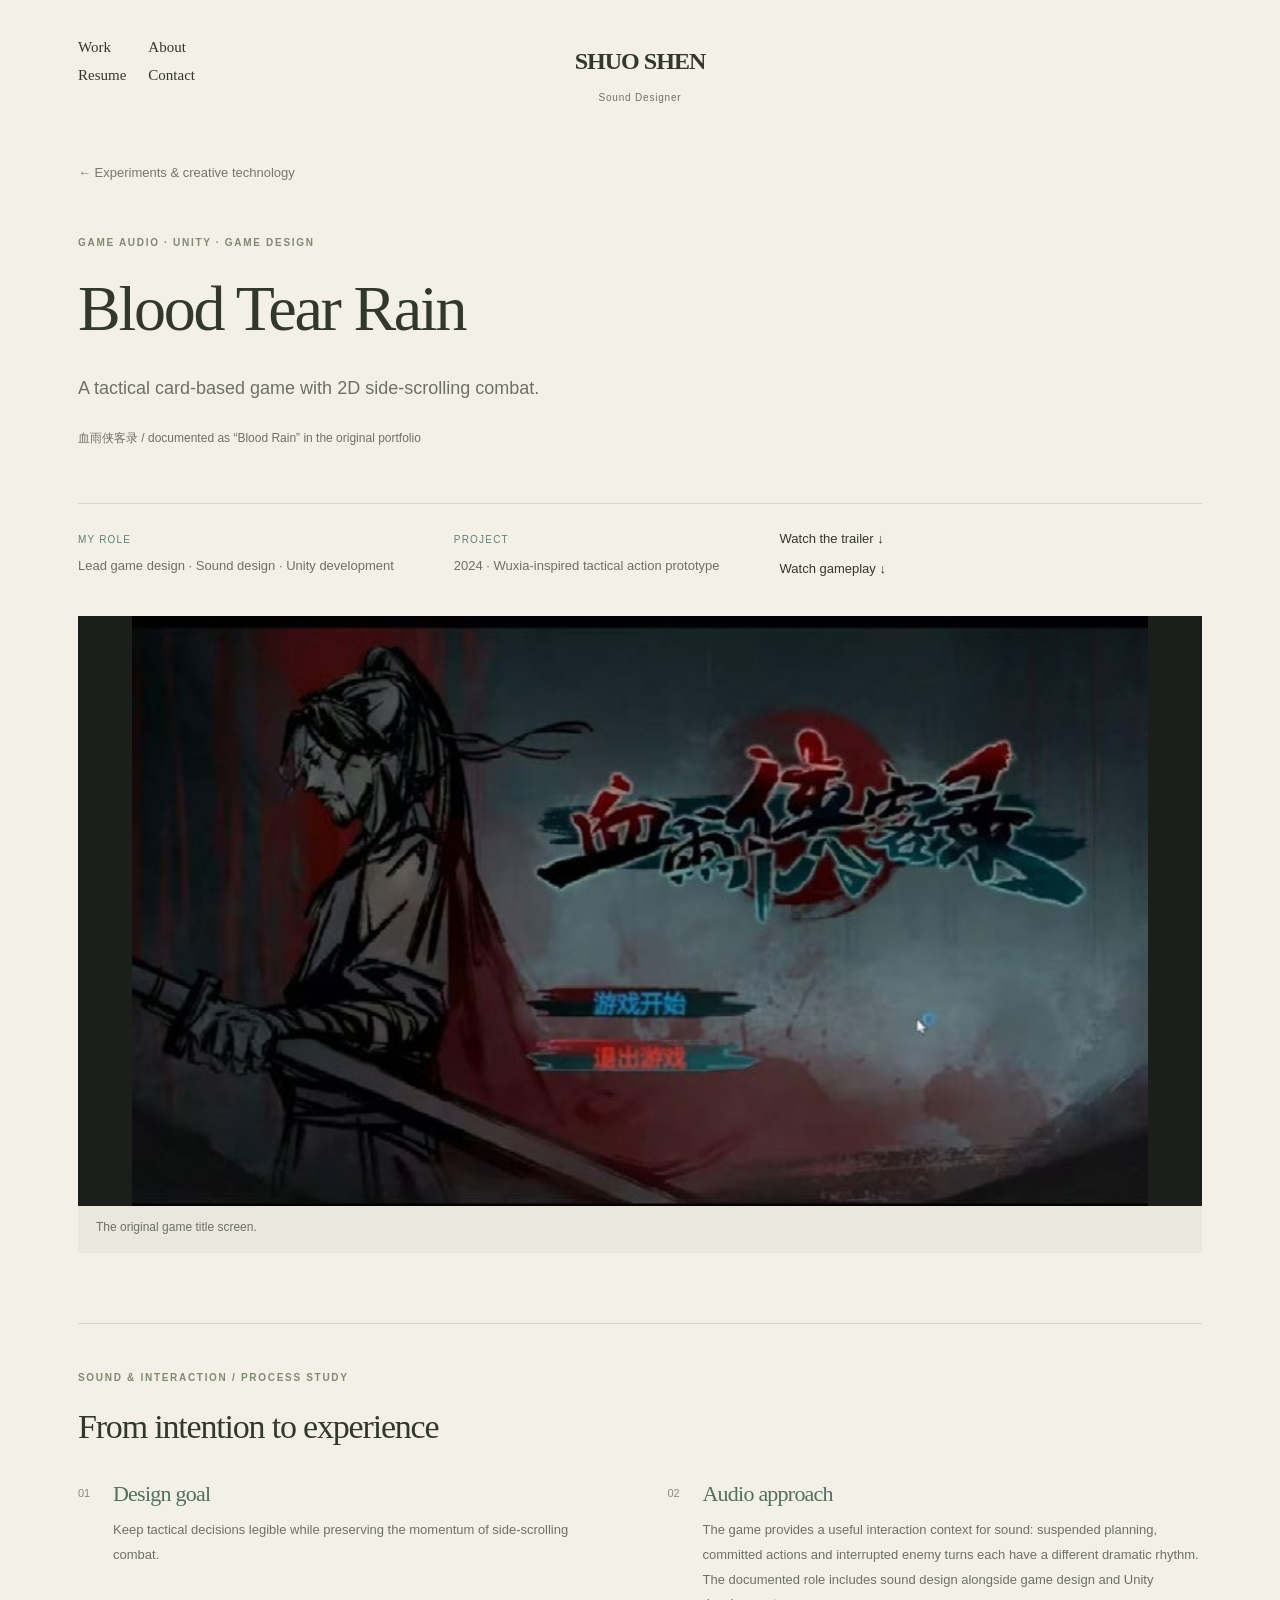
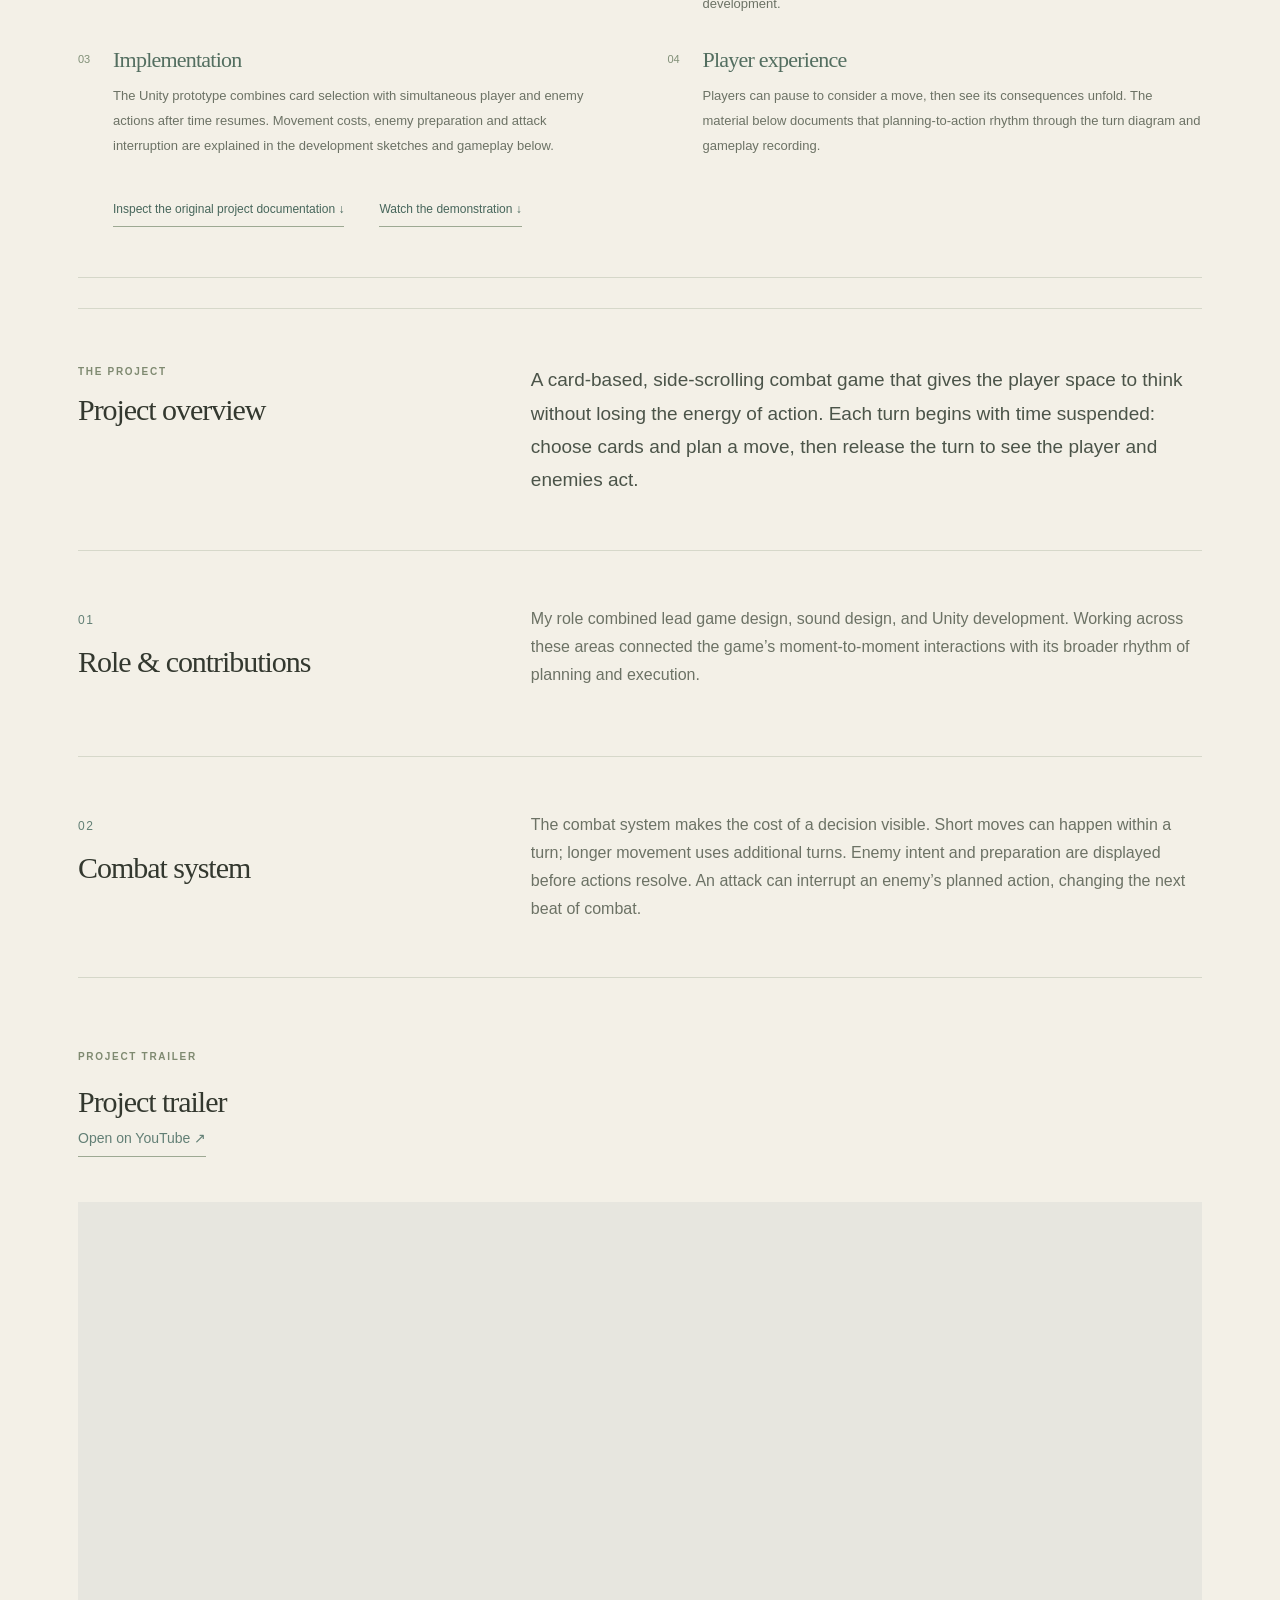
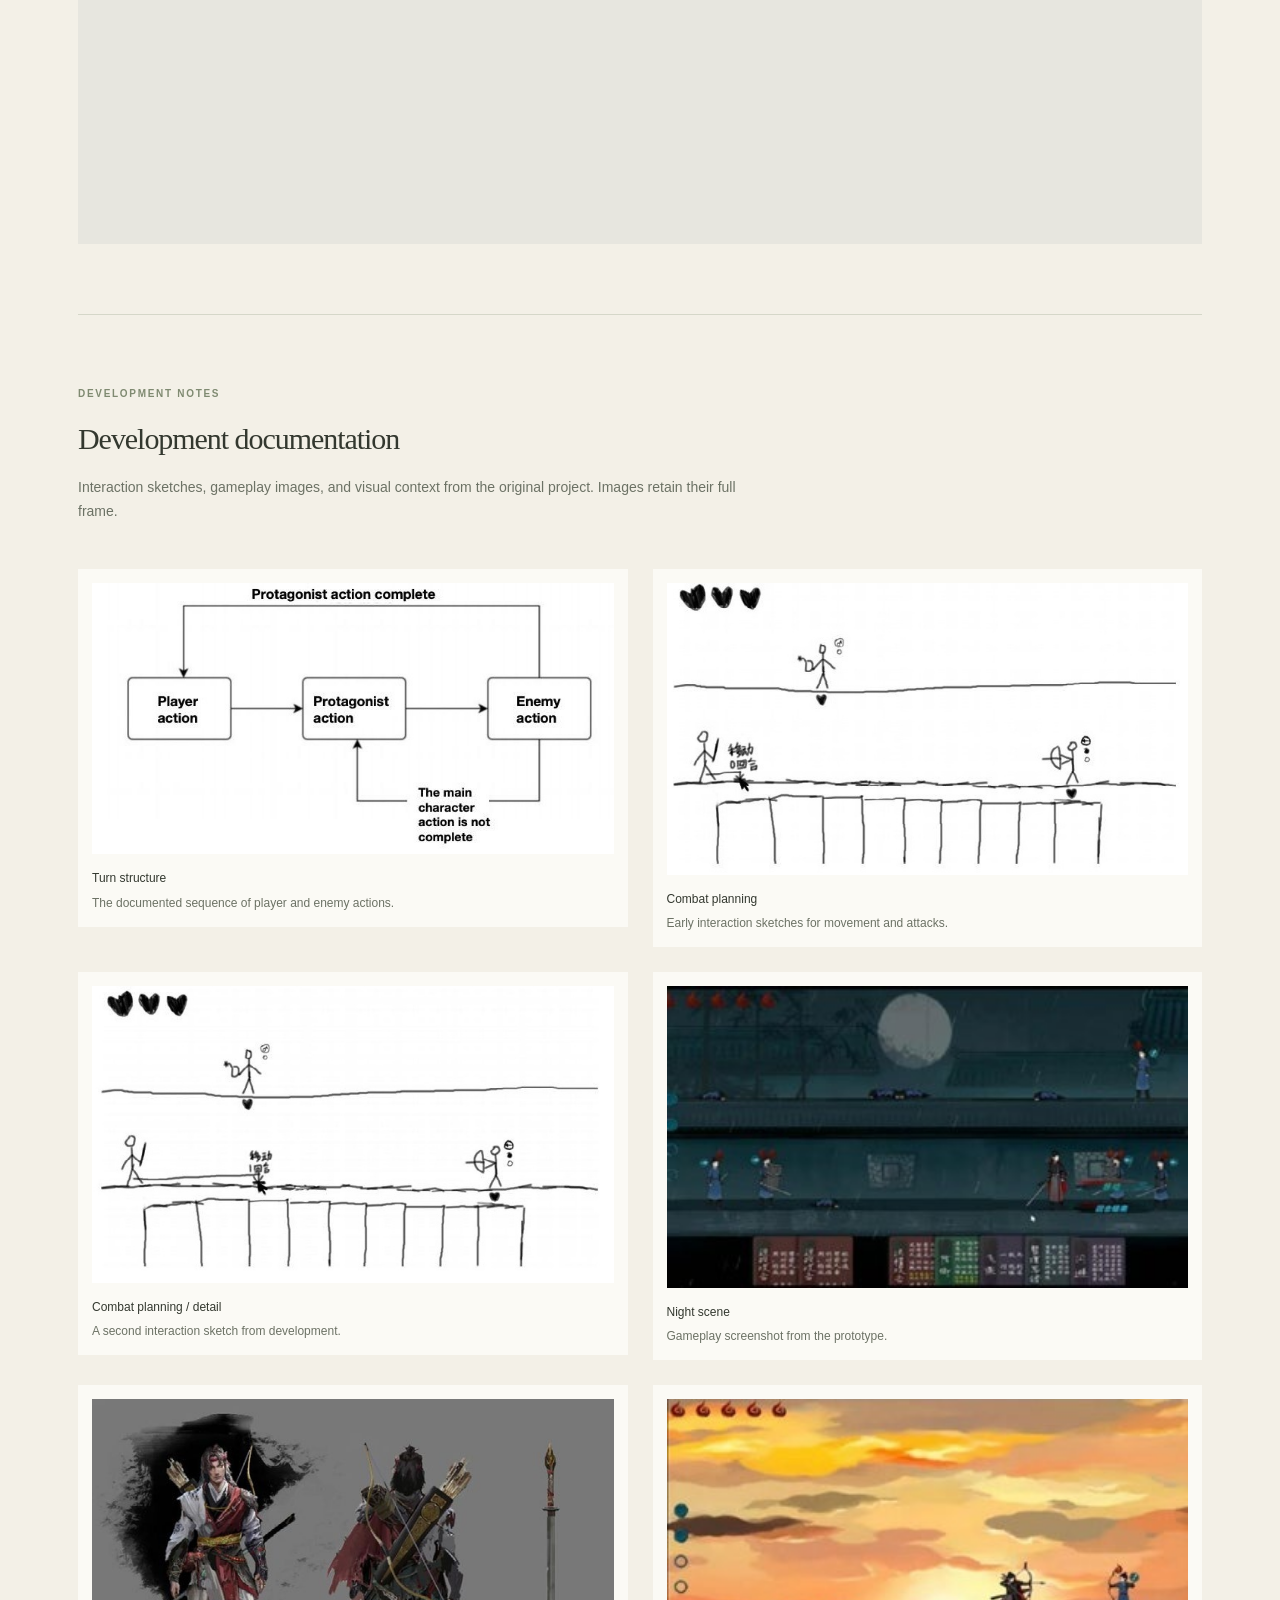
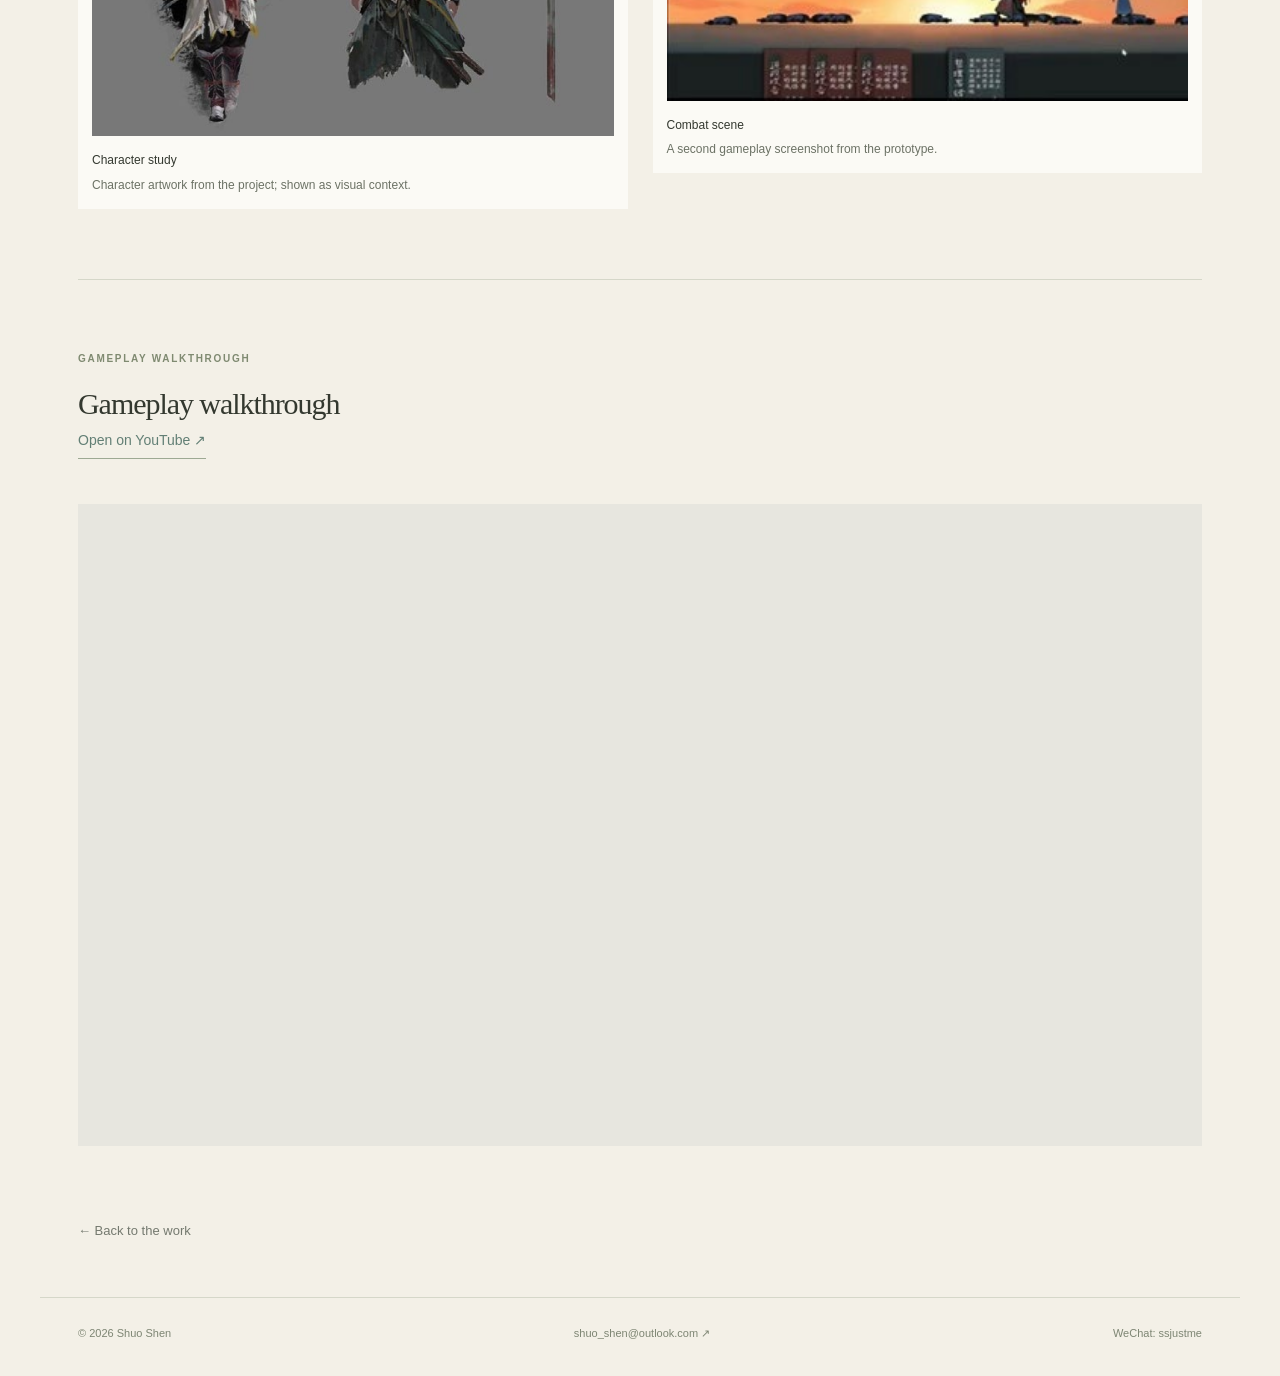
==== commit 3d6af6f1: "Add concept covers and documented interactive audio process studies" ====
--- a/blood-rain.html
+++ b/blood-rain.html
@@ -1,3 +1,3 @@
 <!DOCTYPE html>
 
-<html lang="en"><head><meta charset="utf-8"/><meta content="width=device-width,initial-scale=1" name="viewport"/><meta content="Game design, sound design, and Unity development for a wuxia-inspired tactical action prototype." name="description"/><meta content="#f7f4ed" name="theme-color"/><title>Blood Tear Rain — Shuo Shen</title><link href="portfolio-reference-v5.css" rel="stylesheet"/></head><body><a class="skip-link" href="#main">Skip to content</a><header><nav aria-label="Main navigation" class="wrap reference-nav"><div class="links"><a href="index.html#work">Work</a><a href="index.html#about">About</a><a href="index.html#resume">Resume</a><a href="index.html#contact">Contact</a></div><a class="brand" href="index.html">SHUO SHEN<span>Sound Designer</span></a><div aria-hidden="true" class="header-balance"></div></nav></header><main class="wrap project-page" id="main"><a class="back" href="index.html#experiments">← Experiments &amp; creative technology</a><div class="project-intro"><p class="eyebrow">Game audio · Unity · Game design</p><h1>Blood Tear Rain</h1><p class="deck">A tactical card-based game with 2D side-scrolling combat.</p><p class="project-alias">血雨侠客录 / documented as “Blood Rain” in the original portfolio</p></div><div class="project-meta"><div><span>My role</span><p>Lead game design · Sound design · Unity development</p></div><div><span>Project</span><p>2024 · Wuxia-inspired tactical action prototype</p></div><div><a href="#demo">Watch the trailer ↓</a><a href="#gameplay">Watch gameplay ↓</a></div></div><figure class="feature-image"><img alt="Blood Rain title screen" src="blood-rain-cover.jpg"/><figcaption>The original game title screen.</figcaption></figure><section class="story-row overview"><div><p class="eyebrow">The project</p><h2>Project overview</h2></div><p class="large-copy">A card-based, side-scrolling combat game that gives the player space to think without losing the energy of action. Each turn begins with time suspended: choose cards and plan a move, then release the turn to see the player and enemies act.</p></section><section class="story-row"><div><span class="section-number">01</span><h2>Role &amp; contributions</h2></div><p>My role combined lead game design, sound design, and Unity development. Working across these areas connected the game’s moment-to-moment interactions with its broader rhythm of planning and execution.</p></section><section class="story-row"><div><span class="section-number">02</span><h2>Combat system</h2></div><p>The combat system makes the cost of a decision visible. Short moves can happen within a turn; longer movement uses additional turns. Enemy intent and preparation are displayed before actions resolve. An attack can interrupt an enemy’s planned action, changing the next beat of combat.</p></section><section class="demo-section" id="demo"><div class="section-heading"><div><p class="eyebrow">Project trailer</p><h2>Project trailer</h2></div><a class="text-link" href="https://www.youtube.com/watch?v=9gex4OWimnw" rel="noopener" target="_blank">Open on YouTube ↗</a></div><div class="video"><iframe allowfullscreen="" loading="lazy" src="https://www.youtube-nocookie.com/embed/9gex4OWimnw" title="Blood Rain trailer"></iframe></div></section><section class="demo-section"><div class="section-heading"><div><p class="eyebrow">Development notes</p><h2>Development documentation</h2></div><p>Interaction sketches, gameplay images, and visual context from the original project. Images retain their full frame.</p></div><div class="engineering-grid"><figure class=""><a aria-label="Enlarge Turn structure" class="zoom-image" data-caption="The documented sequence of player and enemy actions." href="blood-1113.jpg"><img alt="Turn structure" loading="lazy" src="blood-1113.jpg"/></a><figcaption><strong>Turn structure</strong><span>The documented sequence of player and enemy actions.</span></figcaption></figure><figure class=""><a aria-label="Enlarge Combat planning" class="zoom-image" data-caption="Early interaction sketches for movement and attacks." href="blood-1114.jpg"><img alt="Combat planning" loading="lazy" src="blood-1114.jpg"/></a><figcaption><strong>Combat planning</strong><span>Early interaction sketches for movement and attacks.</span></figcaption></figure><figure class=""><a aria-label="Enlarge Combat planning / detail" class="zoom-image" data-caption="A second interaction sketch from development." href="blood-1115.jpg"><img alt="Combat planning / detail" loading="lazy" src="blood-1115.jpg"/></a><figcaption><strong>Combat planning / detail</strong><span>A second interaction sketch from development.</span></figcaption></figure><figure class=""><a aria-label="Enlarge Night scene" class="zoom-image" data-caption="Gameplay screenshot from the prototype." href="blood-1119.jpg"><img alt="Night scene" loading="lazy" src="blood-1119.jpg"/></a><figcaption><strong>Night scene</strong><span>Gameplay screenshot from the prototype.</span></figcaption></figure><figure class=""><a aria-label="Enlarge Character study" class="zoom-image" data-caption="Character artwork from the project; shown as visual context." href="blood-1120.jpg"><img alt="Character study" loading="lazy" src="blood-1120.jpg"/></a><figcaption><strong>Character study</strong><span>Character artwork from the project; shown as visual context.</span></figcaption></figure><figure class=""><a aria-label="Enlarge Combat scene" class="zoom-image" data-caption="A second gameplay screenshot from the prototype." href="blood-1121.jpg"><img alt="Combat scene" loading="lazy" src="blood-1121.jpg"/></a><figcaption><strong>Combat scene</strong><span>A second gameplay screenshot from the prototype.</span></figcaption></figure></div></section><section class="demo-section" id="gameplay"><div class="section-heading"><div><p class="eyebrow">Gameplay walkthrough</p><h2>Gameplay walkthrough</h2></div><a class="text-link" href="https://www.youtube.com/watch?v=xiTsBaZdcEc" rel="noopener" target="_blank">Open on YouTube ↗</a></div><div class="video"><iframe allowfullscreen="" loading="lazy" src="https://www.youtube-nocookie.com/embed/xiTsBaZdcEc" title="Blood Rain gameplay walkthrough"></iframe></div></section><a class="back end-link" href="index.html#experiments">← Back to the work</a></main><footer class="wrap"><span>© 2026 Shuo Shen</span><a href="mailto:shuo_shen@outlook.com">shuo_shen@outlook.com ↗</a><span>WeChat: ssjustme</span></footer><script defer="" src="portfolio-gallery-v3.js"></script></body></html>+<html lang="en"><head><meta charset="utf-8"/><meta content="width=device-width,initial-scale=1" name="viewport"/><meta content="Game design, sound design, and Unity development for a wuxia-inspired tactical action prototype." name="description"/><meta content="#f7f4ed" name="theme-color"/><title>Blood Tear Rain — Shuo Shen</title><link href="portfolio-reference-v6.css" rel="stylesheet"/></head><body><a class="skip-link" href="#main">Skip to content</a><header><nav aria-label="Main navigation" class="wrap reference-nav"><div class="links"><a href="index.html#work">Work</a><a href="index.html#about">About</a><a href="index.html#resume">Resume</a><a href="index.html#contact">Contact</a></div><a class="brand" href="index.html">SHUO SHEN<span>Sound Designer</span></a><div aria-hidden="true" class="header-balance"></div></nav></header><main class="wrap project-page" id="main"><a class="back" href="index.html#experiments">← Experiments &amp; creative technology</a><div class="project-intro"><p class="eyebrow">Game audio · Unity · Game design</p><h1>Blood Tear Rain</h1><p class="deck">A tactical card-based game with 2D side-scrolling combat.</p><p class="project-alias">血雨侠客录 / documented as “Blood Rain” in the original portfolio</p></div><div class="project-meta"><div><span>My role</span><p>Lead game design · Sound design · Unity development</p></div><div><span>Project</span><p>2024 · Wuxia-inspired tactical action prototype</p></div><div><a href="#demo">Watch the trailer ↓</a><a href="#gameplay">Watch gameplay ↓</a></div></div><figure class="feature-image"><img alt="Blood Rain title screen" src="blood-rain-cover.jpg"/><figcaption>The original game title screen.</figcaption></figure><section aria-labelledby="process-title" class="audio-process" id="audio-process"><p class="eyebrow">Sound &amp; interaction / Process study</p><h2 id="process-title">From intention to experience</h2><ol class="process-steps"><li><span class="step-number">01</span><h3>Design goal</h3><p>Keep tactical decisions legible while preserving the momentum of side-scrolling combat.</p></li><li><span class="step-number">02</span><h3>Audio approach</h3><p>The game provides a useful interaction context for sound: suspended planning, committed actions and interrupted enemy turns each have a different dramatic rhythm. The documented role includes sound design alongside game design and Unity development.</p></li><li><span class="step-number">03</span><h3>Implementation</h3><p>The Unity prototype combines card selection with simultaneous player and enemy actions after time resumes. Movement costs, enemy preparation and attack interruption are explained in the development sketches and gameplay below.</p></li><li><span class="step-number">04</span><h3>Player experience</h3><p>Players can pause to consider a move, then see its consequences unfold. The material below documents that planning-to-action rhythm through the turn diagram and gameplay recording.</p></li></ol><p class="process-evidence"><a class="text-link" href="#development">Inspect the original project documentation ↓</a> <a class="text-link" href="#demo">Watch the demonstration ↓</a></p></section><section class="story-row overview"><div><p class="eyebrow">The project</p><h2>Project overview</h2></div><p class="large-copy">A card-based, side-scrolling combat game that gives the player space to think without losing the energy of action. Each turn begins with time suspended: choose cards and plan a move, then release the turn to see the player and enemies act.</p></section><section class="story-row"><div><span class="section-number">01</span><h2>Role &amp; contributions</h2></div><p>My role combined lead game design, sound design, and Unity development. Working across these areas connected the game’s moment-to-moment interactions with its broader rhythm of planning and execution.</p></section><section class="story-row"><div><span class="section-number">02</span><h2>Combat system</h2></div><p>The combat system makes the cost of a decision visible. Short moves can happen within a turn; longer movement uses additional turns. Enemy intent and preparation are displayed before actions resolve. An attack can interrupt an enemy’s planned action, changing the next beat of combat.</p></section><section class="demo-section" id="demo"><div class="section-heading"><div><p class="eyebrow">Project trailer</p><h2>Project trailer</h2></div><a class="text-link" href="https://www.youtube.com/watch?v=9gex4OWimnw" rel="noopener" target="_blank">Open on YouTube ↗</a></div><div class="video"><iframe allowfullscreen="" loading="lazy" src="https://www.youtube-nocookie.com/embed/9gex4OWimnw" title="Blood Rain trailer"></iframe></div></section><section class="demo-section" id="development"><div class="section-heading"><div><p class="eyebrow">Development notes</p><h2>Development documentation</h2></div><p>Interaction sketches, gameplay images, and visual context from the original project. Images retain their full frame.</p></div><div class="engineering-grid"><figure class=""><a aria-label="Enlarge Turn structure" class="zoom-image" data-caption="The documented sequence of player and enemy actions." href="blood-1113.jpg"><img alt="Turn structure" loading="lazy" src="blood-1113.jpg"/></a><figcaption><strong>Turn structure</strong><span>The documented sequence of player and enemy actions.</span></figcaption></figure><figure class=""><a aria-label="Enlarge Combat planning" class="zoom-image" data-caption="Early interaction sketches for movement and attacks." href="blood-1114.jpg"><img alt="Combat planning" loading="lazy" src="blood-1114.jpg"/></a><figcaption><strong>Combat planning</strong><span>Early interaction sketches for movement and attacks.</span></figcaption></figure><figure class=""><a aria-label="Enlarge Combat planning / detail" class="zoom-image" data-caption="A second interaction sketch from development." href="blood-1115.jpg"><img alt="Combat planning / detail" loading="lazy" src="blood-1115.jpg"/></a><figcaption><strong>Combat planning / detail</strong><span>A second interaction sketch from development.</span></figcaption></figure><figure class=""><a aria-label="Enlarge Night scene" class="zoom-image" data-caption="Gameplay screenshot from the prototype." href="blood-1119.jpg"><img alt="Night scene" loading="lazy" src="blood-1119.jpg"/></a><figcaption><strong>Night scene</strong><span>Gameplay screenshot from the prototype.</span></figcaption></figure><figure class=""><a aria-label="Enlarge Character study" class="zoom-image" data-caption="Character artwork from the project; shown as visual context." href="blood-1120.jpg"><img alt="Character study" loading="lazy" src="blood-1120.jpg"/></a><figcaption><strong>Character study</strong><span>Character artwork from the project; shown as visual context.</span></figcaption></figure><figure class=""><a aria-label="Enlarge Combat scene" class="zoom-image" data-caption="A second gameplay screenshot from the prototype." href="blood-1121.jpg"><img alt="Combat scene" loading="lazy" src="blood-1121.jpg"/></a><figcaption><strong>Combat scene</strong><span>A second gameplay screenshot from the prototype.</span></figcaption></figure></div></section><section class="demo-section" id="gameplay"><div class="section-heading"><div><p class="eyebrow">Gameplay walkthrough</p><h2>Gameplay walkthrough</h2></div><a class="text-link" href="https://www.youtube.com/watch?v=xiTsBaZdcEc" rel="noopener" target="_blank">Open on YouTube ↗</a></div><div class="video"><iframe allowfullscreen="" loading="lazy" src="https://www.youtube-nocookie.com/embed/xiTsBaZdcEc" title="Blood Rain gameplay walkthrough"></iframe></div></section><a class="back end-link" href="index.html#experiments">← Back to the work</a></main><footer class="wrap"><span>© 2026 Shuo Shen</span><a href="mailto:shuo_shen@outlook.com">shuo_shen@outlook.com ↗</a><span>WeChat: ssjustme</span></footer><script defer="" src="portfolio-gallery-v3.js"></script></body></html>
--- a/portfolio-reference-v6.css
+++ b/portfolio-reference-v6.css
@@ -0,0 +1,46 @@
+
+:root{color-scheme:dark;--bg:#111214;--panel:#191c1e;--text:#eeefeb;--muted:#aeb5b4;--line:#303638;--accent:#add2c4}*{box-sizing:border-box}html{scroll-padding-top:28px}body{margin:0;background:var(--bg);color:var(--text);font:16px/1.75 system-ui,-apple-system,BlinkMacSystemFont,"Segoe UI",sans-serif}a{color:inherit;text-decoration:none}a:hover{color:var(--accent)}a:focus-visible{outline:2px solid var(--accent);outline-offset:6px}.wrap{max-width:1200px;margin:auto;padding:0 38px}header{border-bottom:1px solid var(--line)}nav{display:flex;align-items:center;justify-content:space-between;min-height:100px}.brand{font-size:18px;letter-spacing:.12em;font-weight:700}.brand span{display:block;font-size:10px;letter-spacing:.16em;color:var(--muted);font-weight:400}.links{display:flex;gap:30px;font-size:14px}.skip-link{position:absolute;top:-100px;left:20px;background:var(--bg);padding:12px;z-index:5}.skip-link:focus{top:12px}.hero{padding:110px 0 105px}.eyebrow{text-transform:uppercase;letter-spacing:.17em;font-size:11px;color:var(--accent);font-weight:600;margin:0 0 20px}h1,h2,h3{font-weight:500;line-height:1.15;letter-spacing:-.045em}h1{font-size:clamp(42px,6.3vw,78px);margin:0 0 28px;max-width:1000px}h1 span{color:#b7bfbc}h2{font-size:clamp(28px,3.4vw,42px);margin:0 0 22px}h3{font-size:25px;margin:15px 0}p{color:var(--muted);margin:0 0 24px;max-width:750px}.lead,.deck{font-size:21px;max-width:660px}.text-link{color:var(--accent);font-size:14px;display:inline-block;padding:6px 0;border-bottom:1px solid #566b63}.section{padding:72px 0;border-top:1px solid var(--line)}.section-heading{display:flex;align-items:flex-end;justify-content:space-between;gap:45px;margin-bottom:38px}.section-heading h2{margin-bottom:0}.section-heading>p{max-width:320px;font-size:14px;margin:0}.game-work{padding:44px 0}.game-work .section-heading{margin-bottom:18px}.game-work h2{font-size:27px}.game-work p:last-child{font-size:14px;margin:0;max-width:620px}.status{color:#929e98;font-size:12px;white-space:nowrap}.project-grid{display:grid;grid-template-columns:repeat(3,minmax(0,1fr));gap:30px}.card-image{display:block;overflow:hidden;background:var(--panel);border-radius:3px}.card-image img{display:block;width:100%;aspect-ratio:1.4;object-fit:cover;transition:transform .25s}.card-image:hover img{transform:scale(1.025)}.card-top{margin-top:21px;display:flex;gap:12px;color:var(--accent);font-size:10px;letter-spacing:.09em;text-transform:uppercase}.card-top>span:first-child{color:#74817a}.project-card h3 a{display:flex;align-items:flex-start;justify-content:space-between;gap:8px}.project-card h3 a span{font-size:18px;color:var(--accent)}.project-card p{font-size:14px;line-height:1.7;margin:0 0 20px}.about-grid,.story-row{display:grid;grid-template-columns:1fr 1.8fr;gap:80px}.large-copy{font-size:21px;color:#d1d7d2}.skill-list{display:flex;flex-wrap:wrap;gap:10px}.skill-list span{font-size:12px;color:#b5c2ba;border:1px solid var(--line);padding:5px 12px}.resume-row{display:flex;justify-content:space-between;align-items:center;gap:35px}.resume-row p{margin:0}.button{padding:12px 22px;border:1px solid #6d8d7b;font-size:14px;white-space:nowrap}.contact h2{font-size:clamp(37px,5vw,64px)}.contact-methods{display:flex;gap:70px;margin-top:42px}.contact-methods>div{display:flex;flex-direction:column;gap:8px}.label{font-size:11px;letter-spacing:.15em;text-transform:uppercase;color:#8d9d94}.contact-methods a,.wechat{font-size:23px}footer{border-top:1px solid var(--line);padding-top:26px!important;padding-bottom:32px!important;display:flex;flex-wrap:wrap;justify-content:space-between;gap:20px;font-size:12px;color:#85928a}.project-page{padding-top:40px}.back{font-size:13px;color:var(--muted)}.project-intro{padding:65px 0 28px}.project-intro h1{max-width:950px}.deck{max-width:820px}.project-meta{display:flex;gap:60px;padding:24px 0 35px;border-top:1px solid var(--line);align-items:center;font-size:14px}.project-meta>div{max-width:480px}.project-meta>div>span{display:block;color:#809087;font-size:11px;text-transform:uppercase;letter-spacing:.12em;margin-bottom:6px}.project-meta .text-link{margin-left:auto;white-space:nowrap}figure{margin:30px 0 0}figure img{width:100%;display:block;background:#1b1e1b}figcaption{color:#8f9d94;font-size:12px;line-height:1.6;margin-top:12px}.feature-image{margin:0 0 70px;background:#191d1a}.feature-image img{max-height:620px;object-fit:contain}.feature-image figcaption{padding:0 18px 16px}.story-row{padding:54px 0;border-top:1px solid var(--line)}.story-row h2{font-size:29px;margin-top:12px;max-width:280px}.story-row p{margin-bottom:0}.story-row figure img{max-height:550px;object-fit:contain}.section-number{font-size:12px;color:var(--accent);letter-spacing:.14em}.demo-section{border-top:1px solid var(--line);padding:70px 0}.video{aspect-ratio:16/9;background:#080a09}.video iframe{width:100%;height:100%;border:0}.end-link{display:inline-block;margin:0 0 55px}
+@media(max-width:800px){.wrap{padding:0 24px}.hero{padding:75px 0}.section{padding:50px 0}.project-grid{grid-template-columns:1fr;gap:50px}.card-image img{aspect-ratio:1.7}.section-heading{align-items:flex-start;flex-direction:column;gap:16px}.section-heading>p{max-width:600px}.about-grid,.story-row{grid-template-columns:1fr;gap:15px}.story-row h2{max-width:100%}.project-meta{gap:20px;align-items:flex-start;flex-wrap:wrap}.project-meta .text-link{margin-left:0}.project-intro{padding:45px 0 20px}.feature-image{margin-bottom:45px}.contact-methods{flex-direction:column;gap:24px}.resume-row{align-items:flex-start;flex-direction:column}nav{min-height:95px}.links{gap:18px;font-size:13px}.game-work{padding:38px 0}.game-work .section-heading{gap:10px}.feature-image img{max-height:480px}}
+@media(max-width:460px){nav{flex-direction:column;align-items:flex-start;justify-content:center;gap:18px;padding-top:20px!important;padding-bottom:20px!important}.links{gap:27px}.brand span{display:none}.hero h1{font-size:44px}.contact-methods a{font-size:20px;overflow-wrap:anywhere}.project-intro h1{font-size:42px}.project-meta{flex-direction:column}.project-grid h3{font-size:27px}.lead,.deck,.large-copy{font-size:19px}}
+@media(prefers-reduced-motion:reduce){.card-image img{transition:none}}
+
+:root{color-scheme:light;--bg:#f7f5f0;--panel:#edeae2;--text:#30332e;--muted:#696c64;--line:#d8d9cf;--accent:#637661}
+body{font-family:"Aptos","Segoe UI",-apple-system,BlinkMacSystemFont,sans-serif;line-height:1.75}h1,h2,h3{font-family:"Aptos Display","Aptos","Segoe UI",-apple-system,BlinkMacSystemFont,sans-serif;font-weight:500;letter-spacing:-.035em}h1 span{color:#788275}.large-copy{color:#4b5449}.brand{letter-spacing:.05em}.brand span{color:var(--muted)}.label,.project-meta>div>span,.section-number{color:var(--accent)}.status,.back,figcaption{color:#74796f}.project-meta .text-link{margin-left:0}.project-meta>div:last-child{display:flex;flex-direction:column;gap:8px}.project-meta p{margin:0}.project-meta>div span{display:block}.feature-image{background:#ebe9df}.feature-image img{height:auto;max-width:100%;max-height:590px;object-fit:contain}.feature-image figcaption{color:var(--muted)}.project-card img[src$=".svg"]{object-fit:contain;background:#eee8dc}.project-grid{row-gap:45px}.card-top{color:var(--accent)}.card-top>span:first-child{color:#92998b}.text-link{border-color:#9da993}.skill-list span{color:#63715c}.button{border-color:#9aa892}.video{background:#e7e6df}.video iframe{border-radius:3px}.game-work{padding:52px 0 70px}.game-work h2{font-size:clamp(28px,3.4vw,42px)}.game-work h3{margin-top:28px}.game-work p{max-width:740px!important;font-size:15px!important}.game-work .video{margin-top:25px}.project-alias{font-size:12px}.engineering-grid{display:grid;grid-template-columns:repeat(2,minmax(0,1fr));align-items:start;gap:25px}.engineering-grid figure{margin:0;background:#fcfbf7;border:1px solid var(--line);border-radius:3px;padding:14px;min-width:0}.engineering-grid a{display:block;cursor:zoom-in}.engineering-grid img{display:block;width:100%;height:auto;max-height:550px;object-fit:contain;background:white}.engineering-grid figcaption{display:flex;flex-direction:column;gap:5px;margin-top:15px;color:var(--muted);font-size:12px}.engineering-grid strong{font-weight:500;color:var(--text)}.gallery-dialog{position:fixed;inset:0;z-index:100;background:rgba(43,47,39,.9);display:grid;grid-template-rows:auto minmax(0,1fr) auto;padding:20px 30px;gap:15px}.gallery-dialog[hidden]{display:none}.gallery-toolbar{display:flex;justify-content:space-between;align-items:center;gap:20px;color:white;font-size:12px}.gallery-toolbar a{color:white;border-bottom:1px solid #b6c1ad}.gallery-toolbar button{font:inherit;border:1px solid #b6c1ad;background:transparent;color:white;border-radius:3px;padding:8px 16px;cursor:pointer}.gallery-full{width:auto;height:auto;max-width:100%;max-height:100%;place-self:center;object-fit:contain}.gallery-caption{color:#e4e9df;text-align:center;font-size:12px;margin:0}.gallery-toolbar a:focus-visible,.gallery-toolbar button:focus-visible{outline-color:#eef4e8}
+@media(max-width:800px){.engineering-grid{grid-template-columns:1fr}.project-meta{gap:20px}.project-meta>div:last-child{flex-direction:row}.gallery-dialog{padding:15px}.gallery-toolbar{gap:10px;font-size:11px}}
+
+/* Reference-led portfolio presentation */
+:root{--bg:#f3f0e7;--panel:#e9e7dc;--text:#33382f;--muted:#6c7265;--line:#d5d7c9;--accent:#627f75}body{font-family:"Segoe UI",-apple-system,BlinkMacSystemFont,sans-serif}h1,h2,h3{font-family:Georgia,"Times New Roman",serif;font-weight:500;letter-spacing:-.035em}header{border:0}.reference-nav{display:grid;grid-template-columns:1fr auto 1fr;align-items:start;min-height:130px;padding-top:36px!important}.reference-nav .links{display:grid;grid-template-columns:auto auto;width:max-content;gap:5px 22px;justify-content:start;font-family:Georgia,serif;font-size:15px;line-height:1.5}.reference-nav .brand{text-align:center;font-family:Georgia,serif;font-size:24px;font-weight:600;letter-spacing:-.04em;padding-top:4px}.reference-nav .brand span{font-family:"Segoe UI",sans-serif;font-size:10px;font-weight:400;letter-spacing:.08em;margin-top:7px}.hero{text-align:center;padding:35px 0 65px}.hero h1{font-family:Georgia,serif;font-size:64px;font-weight:600;display:inline-block;margin:0 0 19px;padding:0 0 6px;border-bottom:4px solid #8b9381;line-height:1.1;letter-spacing:-.035em}.hero>p{font-size:13px;max-width:none;margin:0;color:#7b8172}.portfolio-index{display:flex;justify-content:center;gap:44px;margin:34px 0 0;font-family:Georgia,serif;font-size:24px;line-height:1.4}.portfolio-index a:first-child{color:#6e8c83}.portfolio-index a:last-child{color:#a18750}.section{border:0;padding:65px 0}.game-work{padding:34px 0 65px}.game-work h2{font-size:42px;text-align:center;margin-bottom:45px;color:#6e8c83}.game-work h3{font-family:Georgia,serif;font-size:19px;letter-spacing:0;max-width:900px;margin:0 auto 15px;color:#516e65}.game-work .video{max-width:900px;margin:0 auto 18px;background:#e2e4d9}.game-work>.text-link{display:block;width:max-content;margin:0 auto;font-size:12px;border-bottom:1px solid #acb7a1}#experiments{padding-top:65px}.section-heading{justify-content:center;align-items:center;text-align:center;display:block;margin-bottom:45px}#experiments .section-heading h2{font-size:37px;line-height:1.3;color:#9a824d}.project-grid{grid-template-columns:repeat(2,minmax(0,1fr));gap:50px 36px}.card-image{border-radius:0;background:#e9e7dc}.card-image img{aspect-ratio:1.55;object-fit:cover;border-radius:0;transition:none}.card-image:hover img{transform:none}.project-card img[src$=".svg"]{object-fit:contain;background:#eee8dc}.card-top{font-family:"Segoe UI",sans-serif;font-size:10px;letter-spacing:.07em;line-height:1.8;margin-top:18px;color:#7a8271}.project-card h3{font-family:Georgia,serif;font-size:25px;line-height:1.25;letter-spacing:-.02em;margin:8px 0 12px}.project-card>p{font-size:13px;line-height:1.8;max-width:460px}.project-card h3 a{display:block}.about-grid{padding-top:90px;margin-top:45px;border-top:1px solid var(--line)}.about-grid h2{font-size:37px}.eyebrow{color:#7f8a71;font-size:10px}.resume-row,.contact{border-top:1px solid var(--line);padding-top:48px;padding-bottom:50px}.contact h2{font-size:38px}.contact-methods a,.wechat{font-size:19px}.contact-methods{margin-top:30px}.button{border-radius:0}.project-page{padding-top:28px}.project-intro{padding:48px 0 30px}.project-intro h1{font-family:Georgia,serif;font-size:clamp(40px,5vw,66px);font-weight:500;max-width:100%;text-align:left}.deck{font-family:"Segoe UI",sans-serif;font-size:18px;line-height:1.7}.story-row h2,.demo-section h2{font-family:Georgia,serif;font-size:30px}.story-row{border-color:#d6d8ca}.story-row .large-copy{font-size:19px}.engineering-grid figure{border:0;border-radius:0;background:#fbfaf5}.feature-image{border-radius:0;background:#e9e7de}.video iframe{border-radius:0}.demo-section .section-heading{text-align:left}.demo-section .section-heading>p{margin-top:18px;max-width:700px}.project-meta{font-size:13px}.project-meta>div>span{font-size:10px}footer{font-size:11px!important;color:#7d8573!important}
+@media(max-width:800px){.reference-nav{grid-template-columns:1fr auto;min-height:125px;gap:18px;align-items:start;padding-top:28px!important;padding-bottom:20px!important}.reference-nav .links{font-size:14px;gap:5px 16px}.reference-nav .brand{font-size:22px;padding-top:0}.header-balance{display:none}.hero{padding-top:35px;padding-bottom:45px}.hero h1{font-size:53px}.portfolio-index{font-size:20px;gap:22px;flex-wrap:wrap;margin-top:30px}.game-work h2{font-size:35px;margin-bottom:30px}.project-grid{gap:38px 22px}.about-grid{padding-top:50px;margin-top:20px}.project-intro{padding-top:38px}.demo-section .section-heading{margin-bottom:30px}.project-meta{padding-bottom:25px}}
+@media(max-width:600px){.reference-nav{display:grid!important;grid-template-columns:1fr auto;min-height:118px}.reference-nav .brand span{display:block;font-size:9px}.portfolio-index{flex-direction:column;gap:20px;margin-top:30px;font-size:23px}.hero{padding-top:28px;padding-bottom:48px}.hero h1{font-size:50px!important}.game-work{padding-top:28px}.game-work h2{font-size:33px}.game-work h3{font-size:18px}.section{padding-block:45px}#experiments .section-heading h2{font-size:31px}.project-grid{grid-template-columns:1fr;gap:36px}.project-card h3{font-size:26px}.project-card>p{max-width:none}.project-intro h1{font-size:40px}.project-meta>div:last-child{flex-direction:column;gap:9px}.contact h2{font-size:33px}.contact-methods{gap:22px}.resume-row h2{font-size:31px}}
+
+/* Concept covers and documented audio process studies */
+.project-card .concept-label{font-size:10px;letter-spacing:.015em;color:#737966;margin:8px 0 0;line-height:1.5}
+.project-card:has(.concept-label) .card-top{margin-top:12px}
+.project-card .card-image img{aspect-ratio:3/2;height:auto;width:100%}
+.audio-studies{max-width:900px;margin:55px auto 0}
+.game-work .studies-intro h3{font-size:27px;color:var(--text);margin-bottom:14px}
+.studies-intro>p{font-size:13px;line-height:1.8;color:var(--muted);max-width:690px;margin-bottom:27px}
+.audio-case{border-top:1px solid var(--line)}
+.audio-case:last-child{border-bottom:1px solid var(--line)}
+.audio-case summary{list-style:none;cursor:pointer;display:grid;grid-template-columns:34px 1fr 24px;gap:15px;align-items:start;padding:23px 0}
+.audio-case summary::-webkit-details-marker{display:none}
+.audio-case summary:focus-visible{outline:2px solid var(--accent);outline-offset:5px}
+.case-number{font-size:11px;color:#8a917f;padding-top:4px}
+.audio-case strong{display:block;font:500 23px/1.3 Georgia,serif;letter-spacing:-.02em}
+.audio-case small{display:block;font-size:11px;line-height:1.7;color:var(--muted);margin-top:7px}
+.case-toggle{font:24px Georgia,serif;color:var(--accent);text-align:center}
+.audio-case[open] .case-toggle{transform:rotate(45deg)}
+.case-body{padding:0 39px 27px 49px;font-size:13px;line-height:1.85;color:var(--muted)}
+.case-body p{max-width:720px;margin:0 0 17px}
+.case-body .case-chain{font-size:11px;color:#637c70}
+.case-links{display:flex;flex-wrap:wrap;gap:12px 30px}
+.case-body .text-link,.process-evidence .text-link{font-size:12px;color:#47665b}
+.audio-process{padding:45px 0 50px;border-top:1px solid var(--line);border-bottom:1px solid var(--line);margin-bottom:30px;scroll-margin-top:30px}
+.audio-process>h2{font-size:34px;margin:10px 0 35px}
+.process-steps{list-style:none;padding:0;margin:0;display:grid;grid-template-columns:repeat(2,minmax(0,1fr));gap:30px 55px}
+.process-steps li{position:relative;padding-left:35px;min-width:0}
+.step-number{position:absolute;left:0;top:3px;font-size:11px;color:#819078}
+.process-steps h3{font-size:22px;margin:0 0 12px;color:#536e60}
+.process-steps p{font-size:13px;line-height:1.9;color:var(--muted);margin:0}
+.process-evidence{display:flex;flex-wrap:wrap;gap:20px 35px;margin:35px 0 0;padding-left:35px}
+@media(max-width:600px){.audio-studies{margin-top:40px}.game-work .studies-intro h3{font-size:25px}.audio-case strong{font-size:21px}.audio-case summary{grid-template-columns:20px 1fr 20px;gap:10px}.case-body{padding-left:30px;padding-right:10px}.process-steps{grid-template-columns:1fr;gap:28px}.audio-process>h2{font-size:30px}.audio-process{padding:32px 0}.process-evidence{padding-left:35px;gap:15px}.case-body .case-chain{line-height:1.9}}
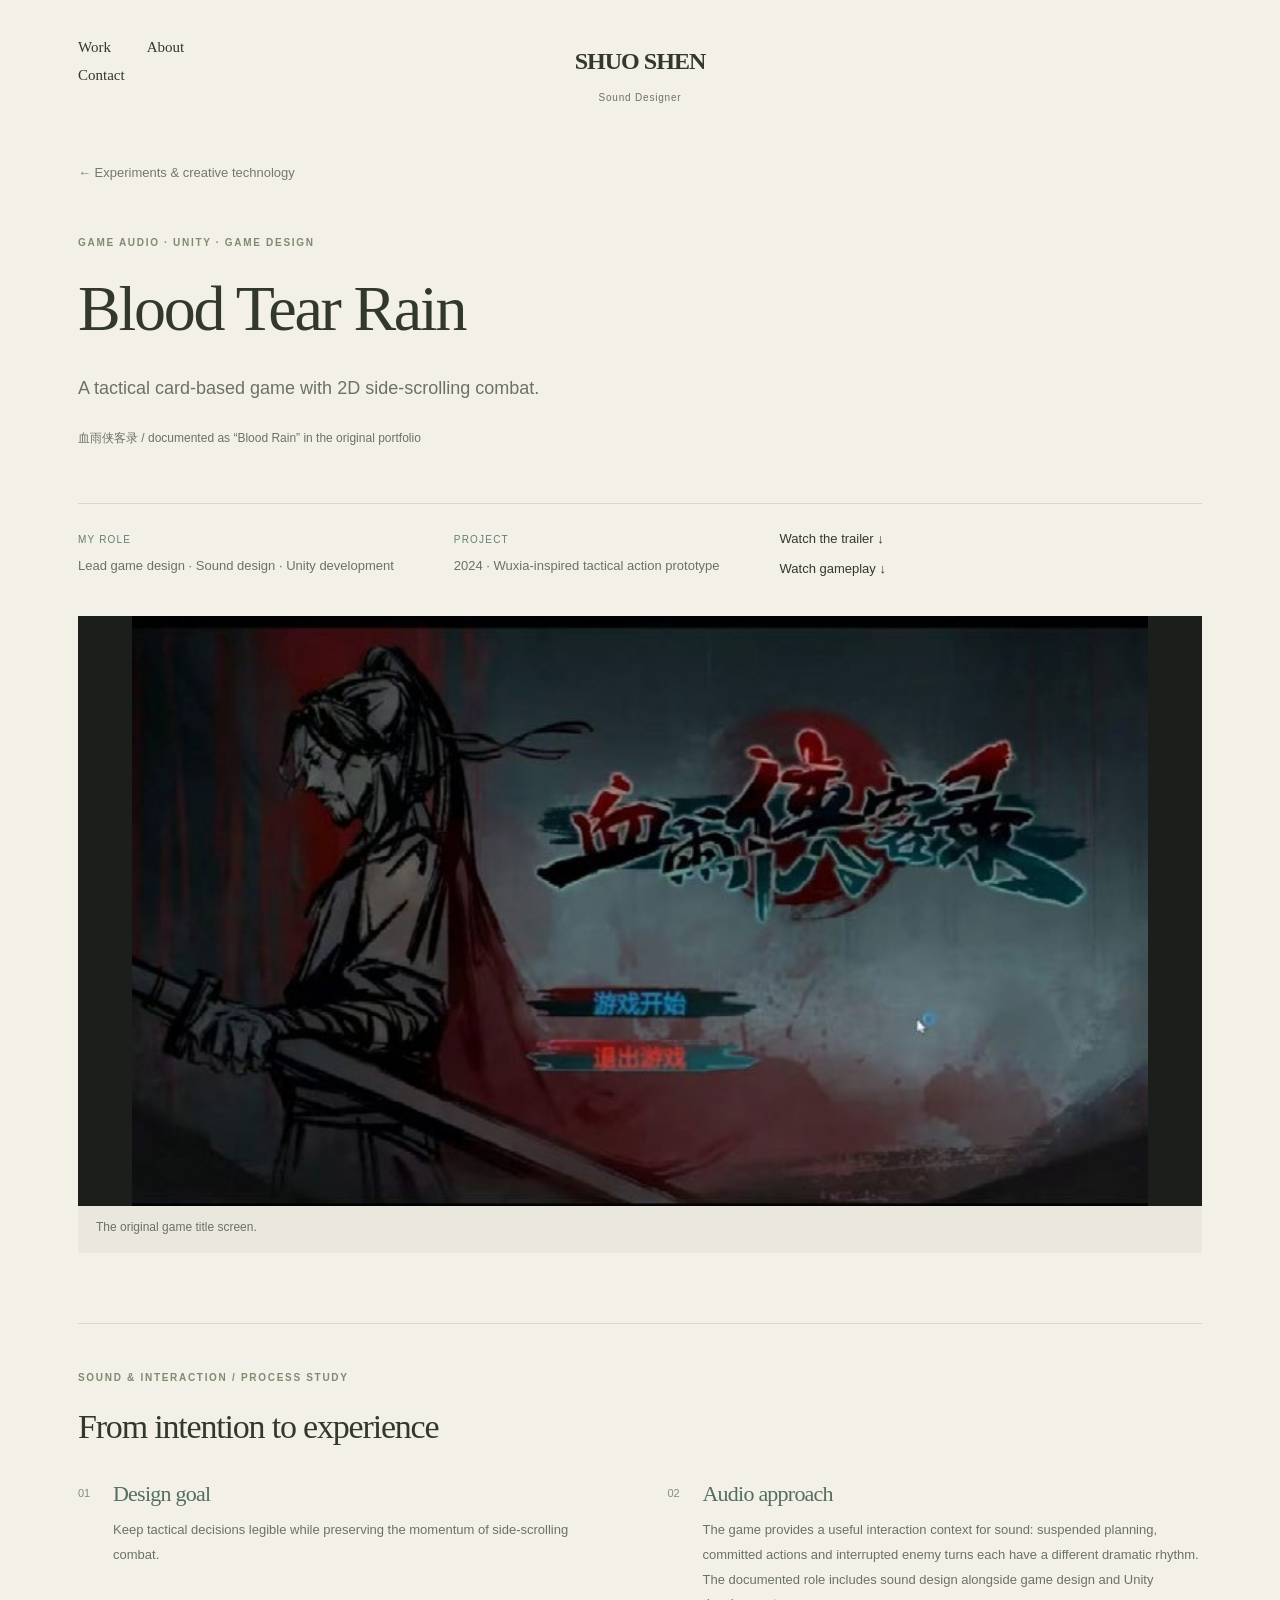
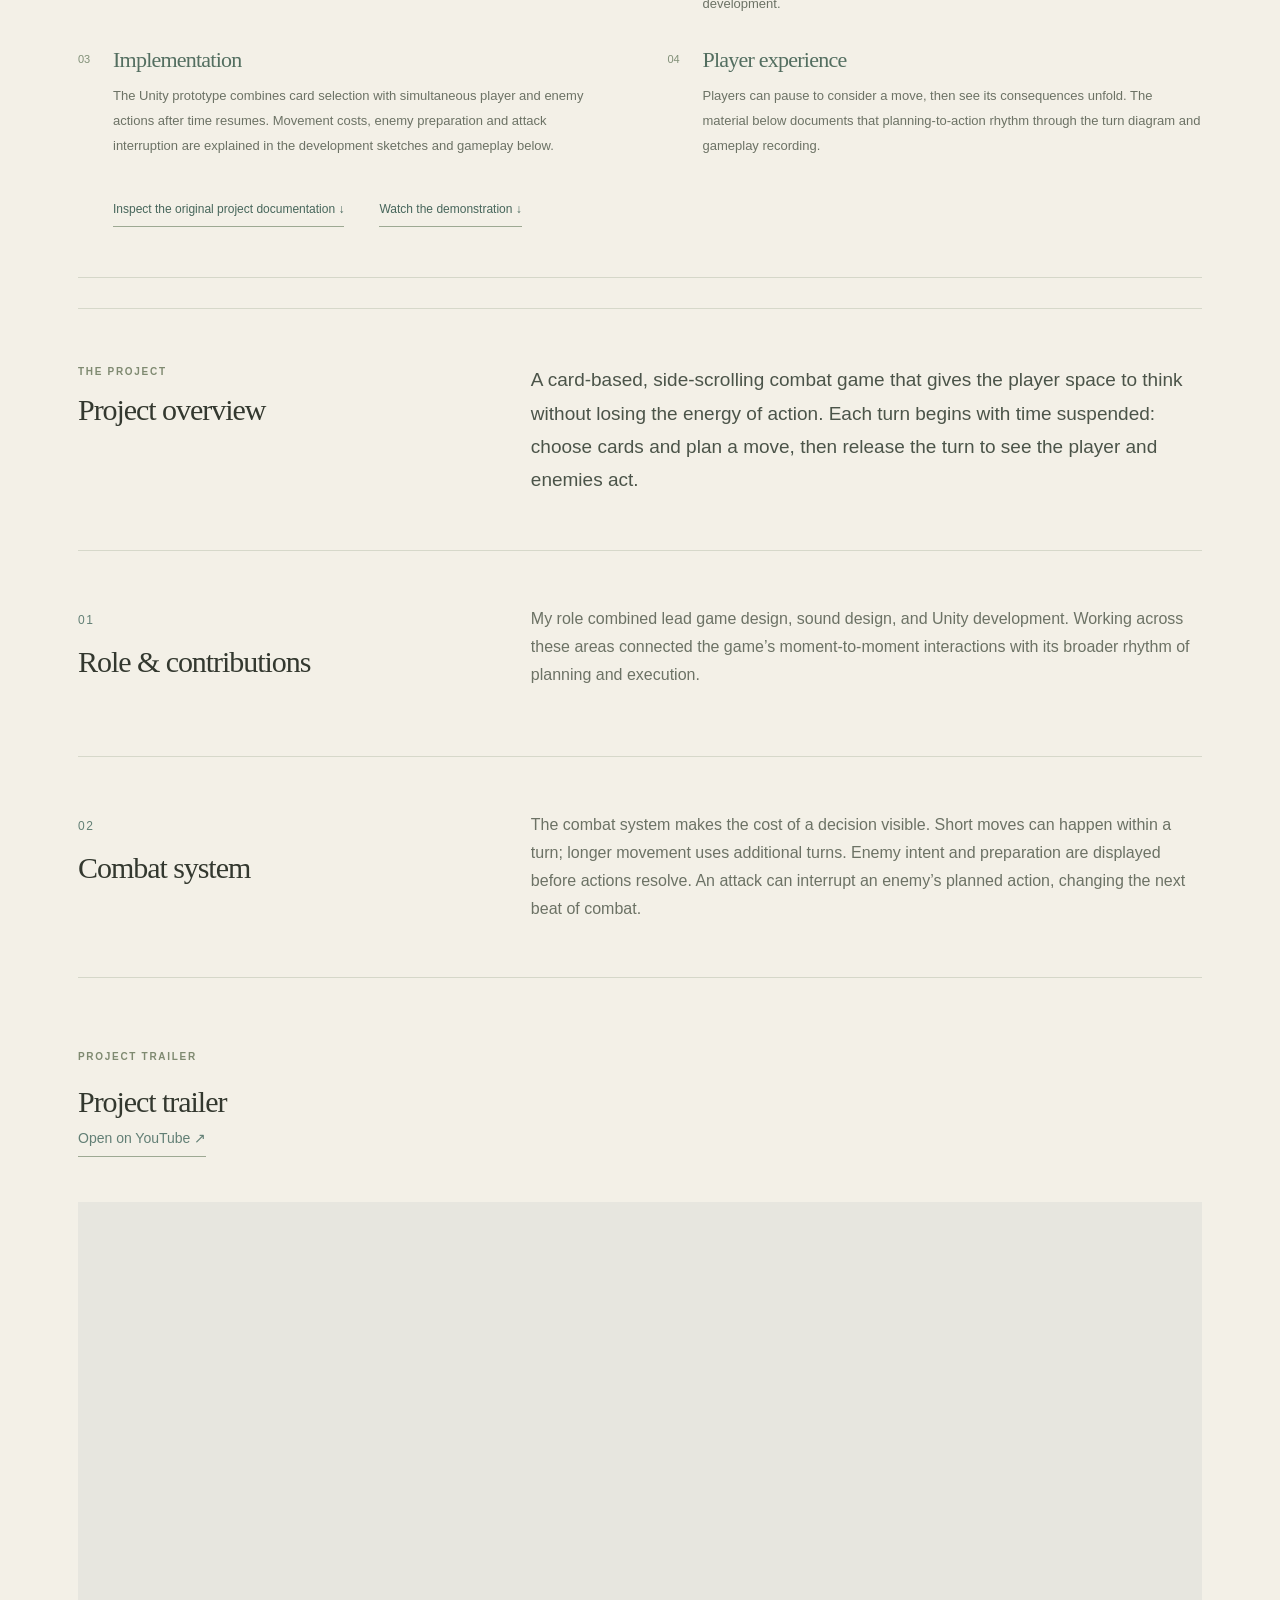
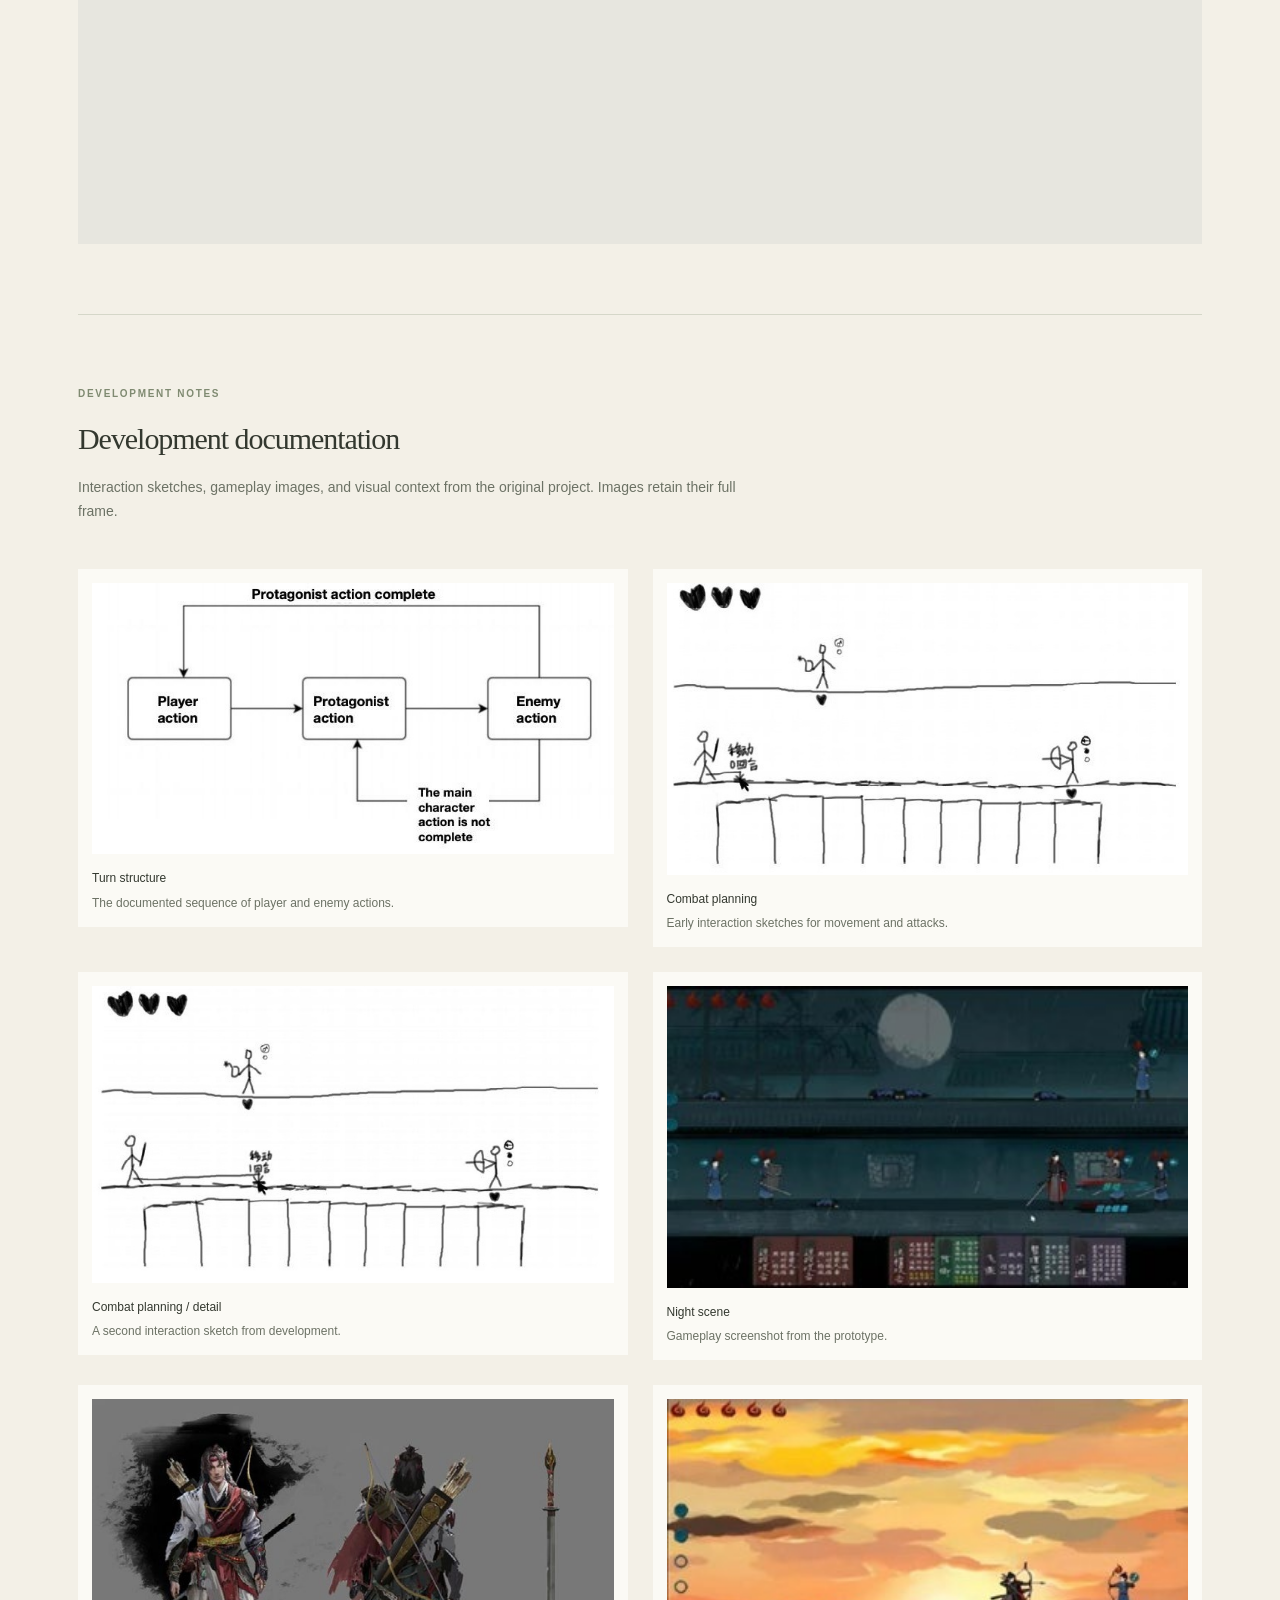
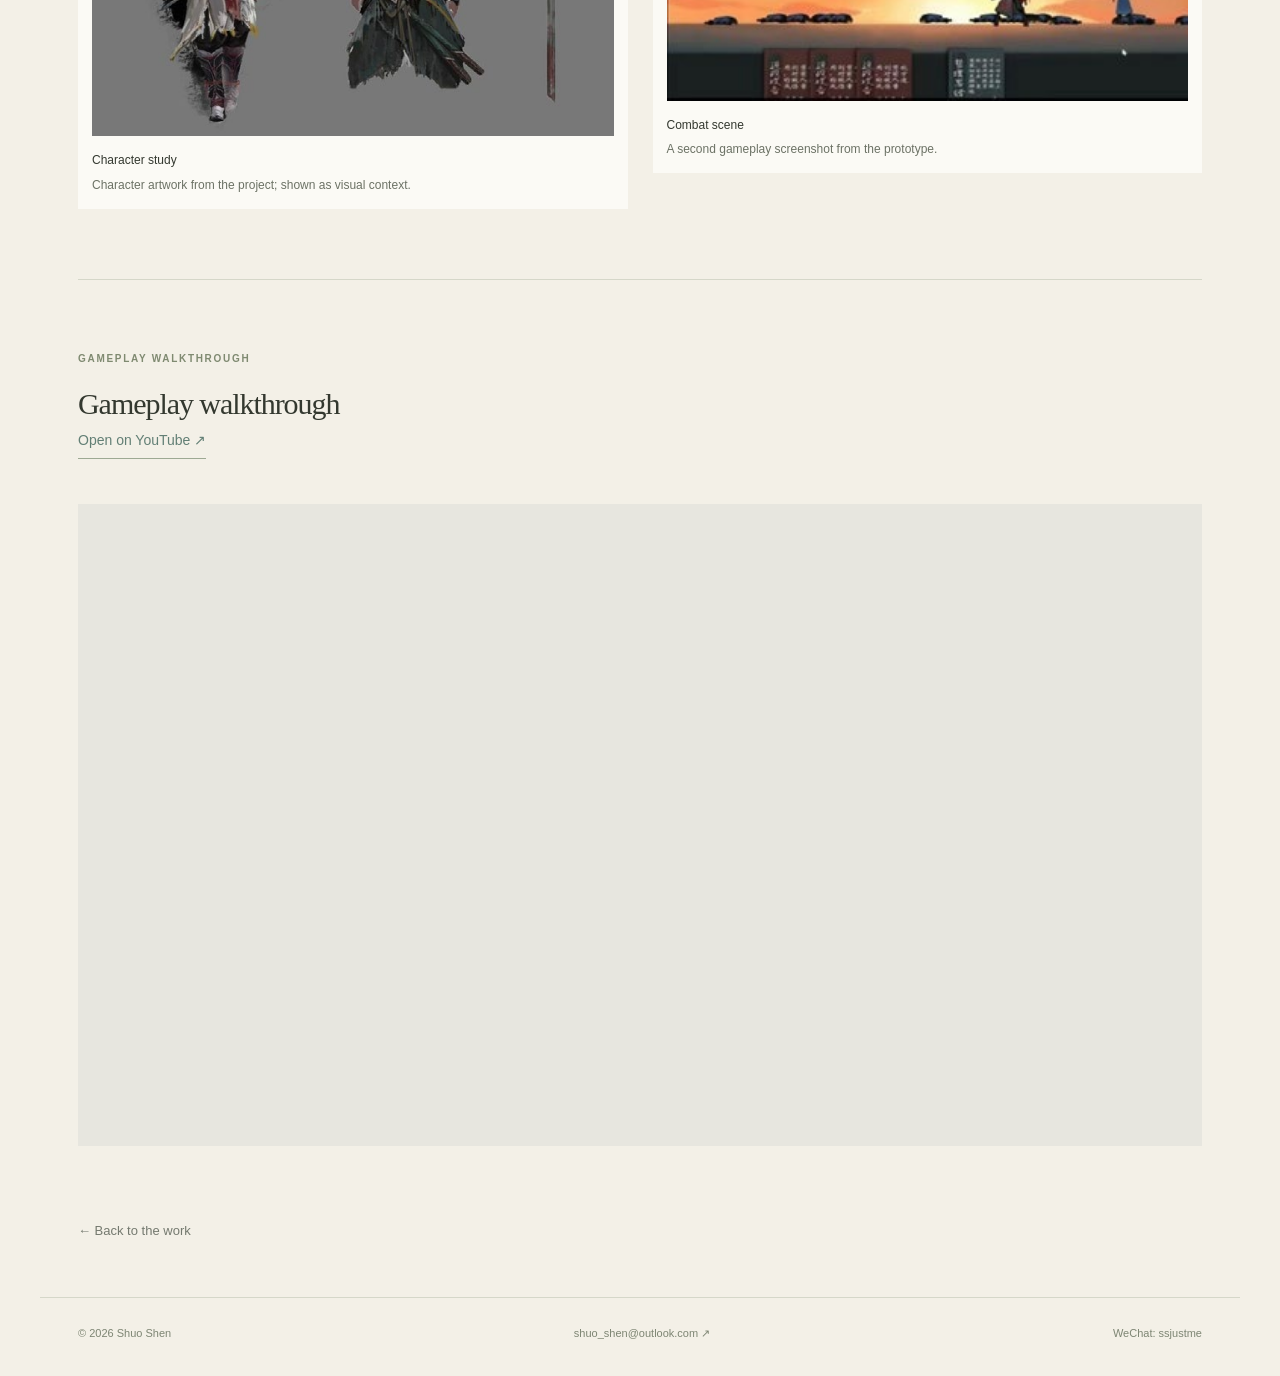
==== commit 9cff2ad2: "Simplify About, add skills and revise installation cover" ====
--- a/blood-rain.html
+++ b/blood-rain.html
@@ -1,3 +1,3 @@
 <!DOCTYPE html>
 
-<html lang="en"><head><meta charset="utf-8"/><meta content="width=device-width,initial-scale=1" name="viewport"/><meta content="Game design, sound design, and Unity development for a wuxia-inspired tactical action prototype." name="description"/><meta content="#f7f4ed" name="theme-color"/><title>Blood Tear Rain — Shuo Shen</title><link href="portfolio-reference-v6.css" rel="stylesheet"/></head><body><a class="skip-link" href="#main">Skip to content</a><header><nav aria-label="Main navigation" class="wrap reference-nav"><div class="links"><a href="index.html#work">Work</a><a href="index.html#about">About</a><a href="index.html#resume">Resume</a><a href="index.html#contact">Contact</a></div><a class="brand" href="index.html">SHUO SHEN<span>Sound Designer</span></a><div aria-hidden="true" class="header-balance"></div></nav></header><main class="wrap project-page" id="main"><a class="back" href="index.html#experiments">← Experiments &amp; creative technology</a><div class="project-intro"><p class="eyebrow">Game audio · Unity · Game design</p><h1>Blood Tear Rain</h1><p class="deck">A tactical card-based game with 2D side-scrolling combat.</p><p class="project-alias">血雨侠客录 / documented as “Blood Rain” in the original portfolio</p></div><div class="project-meta"><div><span>My role</span><p>Lead game design · Sound design · Unity development</p></div><div><span>Project</span><p>2024 · Wuxia-inspired tactical action prototype</p></div><div><a href="#demo">Watch the trailer ↓</a><a href="#gameplay">Watch gameplay ↓</a></div></div><figure class="feature-image"><img alt="Blood Rain title screen" src="blood-rain-cover.jpg"/><figcaption>The original game title screen.</figcaption></figure><section aria-labelledby="process-title" class="audio-process" id="audio-process"><p class="eyebrow">Sound &amp; interaction / Process study</p><h2 id="process-title">From intention to experience</h2><ol class="process-steps"><li><span class="step-number">01</span><h3>Design goal</h3><p>Keep tactical decisions legible while preserving the momentum of side-scrolling combat.</p></li><li><span class="step-number">02</span><h3>Audio approach</h3><p>The game provides a useful interaction context for sound: suspended planning, committed actions and interrupted enemy turns each have a different dramatic rhythm. The documented role includes sound design alongside game design and Unity development.</p></li><li><span class="step-number">03</span><h3>Implementation</h3><p>The Unity prototype combines card selection with simultaneous player and enemy actions after time resumes. Movement costs, enemy preparation and attack interruption are explained in the development sketches and gameplay below.</p></li><li><span class="step-number">04</span><h3>Player experience</h3><p>Players can pause to consider a move, then see its consequences unfold. The material below documents that planning-to-action rhythm through the turn diagram and gameplay recording.</p></li></ol><p class="process-evidence"><a class="text-link" href="#development">Inspect the original project documentation ↓</a> <a class="text-link" href="#demo">Watch the demonstration ↓</a></p></section><section class="story-row overview"><div><p class="eyebrow">The project</p><h2>Project overview</h2></div><p class="large-copy">A card-based, side-scrolling combat game that gives the player space to think without losing the energy of action. Each turn begins with time suspended: choose cards and plan a move, then release the turn to see the player and enemies act.</p></section><section class="story-row"><div><span class="section-number">01</span><h2>Role &amp; contributions</h2></div><p>My role combined lead game design, sound design, and Unity development. Working across these areas connected the game’s moment-to-moment interactions with its broader rhythm of planning and execution.</p></section><section class="story-row"><div><span class="section-number">02</span><h2>Combat system</h2></div><p>The combat system makes the cost of a decision visible. Short moves can happen within a turn; longer movement uses additional turns. Enemy intent and preparation are displayed before actions resolve. An attack can interrupt an enemy’s planned action, changing the next beat of combat.</p></section><section class="demo-section" id="demo"><div class="section-heading"><div><p class="eyebrow">Project trailer</p><h2>Project trailer</h2></div><a class="text-link" href="https://www.youtube.com/watch?v=9gex4OWimnw" rel="noopener" target="_blank">Open on YouTube ↗</a></div><div class="video"><iframe allowfullscreen="" loading="lazy" src="https://www.youtube-nocookie.com/embed/9gex4OWimnw" title="Blood Rain trailer"></iframe></div></section><section class="demo-section" id="development"><div class="section-heading"><div><p class="eyebrow">Development notes</p><h2>Development documentation</h2></div><p>Interaction sketches, gameplay images, and visual context from the original project. Images retain their full frame.</p></div><div class="engineering-grid"><figure class=""><a aria-label="Enlarge Turn structure" class="zoom-image" data-caption="The documented sequence of player and enemy actions." href="blood-1113.jpg"><img alt="Turn structure" loading="lazy" src="blood-1113.jpg"/></a><figcaption><strong>Turn structure</strong><span>The documented sequence of player and enemy actions.</span></figcaption></figure><figure class=""><a aria-label="Enlarge Combat planning" class="zoom-image" data-caption="Early interaction sketches for movement and attacks." href="blood-1114.jpg"><img alt="Combat planning" loading="lazy" src="blood-1114.jpg"/></a><figcaption><strong>Combat planning</strong><span>Early interaction sketches for movement and attacks.</span></figcaption></figure><figure class=""><a aria-label="Enlarge Combat planning / detail" class="zoom-image" data-caption="A second interaction sketch from development." href="blood-1115.jpg"><img alt="Combat planning / detail" loading="lazy" src="blood-1115.jpg"/></a><figcaption><strong>Combat planning / detail</strong><span>A second interaction sketch from development.</span></figcaption></figure><figure class=""><a aria-label="Enlarge Night scene" class="zoom-image" data-caption="Gameplay screenshot from the prototype." href="blood-1119.jpg"><img alt="Night scene" loading="lazy" src="blood-1119.jpg"/></a><figcaption><strong>Night scene</strong><span>Gameplay screenshot from the prototype.</span></figcaption></figure><figure class=""><a aria-label="Enlarge Character study" class="zoom-image" data-caption="Character artwork from the project; shown as visual context." href="blood-1120.jpg"><img alt="Character study" loading="lazy" src="blood-1120.jpg"/></a><figcaption><strong>Character study</strong><span>Character artwork from the project; shown as visual context.</span></figcaption></figure><figure class=""><a aria-label="Enlarge Combat scene" class="zoom-image" data-caption="A second gameplay screenshot from the prototype." href="blood-1121.jpg"><img alt="Combat scene" loading="lazy" src="blood-1121.jpg"/></a><figcaption><strong>Combat scene</strong><span>A second gameplay screenshot from the prototype.</span></figcaption></figure></div></section><section class="demo-section" id="gameplay"><div class="section-heading"><div><p class="eyebrow">Gameplay walkthrough</p><h2>Gameplay walkthrough</h2></div><a class="text-link" href="https://www.youtube.com/watch?v=xiTsBaZdcEc" rel="noopener" target="_blank">Open on YouTube ↗</a></div><div class="video"><iframe allowfullscreen="" loading="lazy" src="https://www.youtube-nocookie.com/embed/xiTsBaZdcEc" title="Blood Rain gameplay walkthrough"></iframe></div></section><a class="back end-link" href="index.html#experiments">← Back to the work</a></main><footer class="wrap"><span>© 2026 Shuo Shen</span><a href="mailto:shuo_shen@outlook.com">shuo_shen@outlook.com ↗</a><span>WeChat: ssjustme</span></footer><script defer="" src="portfolio-gallery-v3.js"></script></body></html>+<html lang="en"><head><meta charset="utf-8"/><meta content="width=device-width,initial-scale=1" name="viewport"/><meta content="Game design, sound design, and Unity development for a wuxia-inspired tactical action prototype." name="description"/><meta content="#f7f4ed" name="theme-color"/><title>Blood Tear Rain — Shuo Shen</title><link href="portfolio-reference-v7.css" rel="stylesheet"/></head><body><a class="skip-link" href="#main">Skip to content</a><header><nav aria-label="Main navigation" class="wrap reference-nav"><div class="links"><a href="index.html#work">Work</a><a href="index.html#about">About</a><a href="index.html#contact">Contact</a></div><a class="brand" href="index.html">SHUO SHEN<span>Sound Designer</span></a><div aria-hidden="true" class="header-balance"></div></nav></header><main class="wrap project-page" id="main"><a class="back" href="index.html#experiments">← Experiments &amp; creative technology</a><div class="project-intro"><p class="eyebrow">Game audio · Unity · Game design</p><h1>Blood Tear Rain</h1><p class="deck">A tactical card-based game with 2D side-scrolling combat.</p><p class="project-alias">血雨侠客录 / documented as “Blood Rain” in the original portfolio</p></div><div class="project-meta"><div><span>My role</span><p>Lead game design · Sound design · Unity development</p></div><div><span>Project</span><p>2024 · Wuxia-inspired tactical action prototype</p></div><div><a href="#demo">Watch the trailer ↓</a><a href="#gameplay">Watch gameplay ↓</a></div></div><figure class="feature-image"><img alt="Blood Rain title screen" src="blood-rain-cover.jpg"/><figcaption>The original game title screen.</figcaption></figure><section aria-labelledby="process-title" class="audio-process" id="audio-process"><p class="eyebrow">Sound &amp; interaction / Process study</p><h2 id="process-title">From intention to experience</h2><ol class="process-steps"><li><span class="step-number">01</span><h3>Design goal</h3><p>Keep tactical decisions legible while preserving the momentum of side-scrolling combat.</p></li><li><span class="step-number">02</span><h3>Audio approach</h3><p>The game provides a useful interaction context for sound: suspended planning, committed actions and interrupted enemy turns each have a different dramatic rhythm. The documented role includes sound design alongside game design and Unity development.</p></li><li><span class="step-number">03</span><h3>Implementation</h3><p>The Unity prototype combines card selection with simultaneous player and enemy actions after time resumes. Movement costs, enemy preparation and attack interruption are explained in the development sketches and gameplay below.</p></li><li><span class="step-number">04</span><h3>Player experience</h3><p>Players can pause to consider a move, then see its consequences unfold. The material below documents that planning-to-action rhythm through the turn diagram and gameplay recording.</p></li></ol><p class="process-evidence"><a class="text-link" href="#development">Inspect the original project documentation ↓</a> <a class="text-link" href="#demo">Watch the demonstration ↓</a></p></section><section class="story-row overview"><div><p class="eyebrow">The project</p><h2>Project overview</h2></div><p class="large-copy">A card-based, side-scrolling combat game that gives the player space to think without losing the energy of action. Each turn begins with time suspended: choose cards and plan a move, then release the turn to see the player and enemies act.</p></section><section class="story-row"><div><span class="section-number">01</span><h2>Role &amp; contributions</h2></div><p>My role combined lead game design, sound design, and Unity development. Working across these areas connected the game’s moment-to-moment interactions with its broader rhythm of planning and execution.</p></section><section class="story-row"><div><span class="section-number">02</span><h2>Combat system</h2></div><p>The combat system makes the cost of a decision visible. Short moves can happen within a turn; longer movement uses additional turns. Enemy intent and preparation are displayed before actions resolve. An attack can interrupt an enemy’s planned action, changing the next beat of combat.</p></section><section class="demo-section" id="demo"><div class="section-heading"><div><p class="eyebrow">Project trailer</p><h2>Project trailer</h2></div><a class="text-link" href="https://www.youtube.com/watch?v=9gex4OWimnw" rel="noopener" target="_blank">Open on YouTube ↗</a></div><div class="video"><iframe allowfullscreen="" loading="lazy" src="https://www.youtube-nocookie.com/embed/9gex4OWimnw" title="Blood Rain trailer"></iframe></div></section><section class="demo-section" id="development"><div class="section-heading"><div><p class="eyebrow">Development notes</p><h2>Development documentation</h2></div><p>Interaction sketches, gameplay images, and visual context from the original project. Images retain their full frame.</p></div><div class="engineering-grid"><figure class=""><a aria-label="Enlarge Turn structure" class="zoom-image" data-caption="The documented sequence of player and enemy actions." href="blood-1113.jpg"><img alt="Turn structure" loading="lazy" src="blood-1113.jpg"/></a><figcaption><strong>Turn structure</strong><span>The documented sequence of player and enemy actions.</span></figcaption></figure><figure class=""><a aria-label="Enlarge Combat planning" class="zoom-image" data-caption="Early interaction sketches for movement and attacks." href="blood-1114.jpg"><img alt="Combat planning" loading="lazy" src="blood-1114.jpg"/></a><figcaption><strong>Combat planning</strong><span>Early interaction sketches for movement and attacks.</span></figcaption></figure><figure class=""><a aria-label="Enlarge Combat planning / detail" class="zoom-image" data-caption="A second interaction sketch from development." href="blood-1115.jpg"><img alt="Combat planning / detail" loading="lazy" src="blood-1115.jpg"/></a><figcaption><strong>Combat planning / detail</strong><span>A second interaction sketch from development.</span></figcaption></figure><figure class=""><a aria-label="Enlarge Night scene" class="zoom-image" data-caption="Gameplay screenshot from the prototype." href="blood-1119.jpg"><img alt="Night scene" loading="lazy" src="blood-1119.jpg"/></a><figcaption><strong>Night scene</strong><span>Gameplay screenshot from the prototype.</span></figcaption></figure><figure class=""><a aria-label="Enlarge Character study" class="zoom-image" data-caption="Character artwork from the project; shown as visual context." href="blood-1120.jpg"><img alt="Character study" loading="lazy" src="blood-1120.jpg"/></a><figcaption><strong>Character study</strong><span>Character artwork from the project; shown as visual context.</span></figcaption></figure><figure class=""><a aria-label="Enlarge Combat scene" class="zoom-image" data-caption="A second gameplay screenshot from the prototype." href="blood-1121.jpg"><img alt="Combat scene" loading="lazy" src="blood-1121.jpg"/></a><figcaption><strong>Combat scene</strong><span>A second gameplay screenshot from the prototype.</span></figcaption></figure></div></section><section class="demo-section" id="gameplay"><div class="section-heading"><div><p class="eyebrow">Gameplay walkthrough</p><h2>Gameplay walkthrough</h2></div><a class="text-link" href="https://www.youtube.com/watch?v=xiTsBaZdcEc" rel="noopener" target="_blank">Open on YouTube ↗</a></div><div class="video"><iframe allowfullscreen="" loading="lazy" src="https://www.youtube-nocookie.com/embed/xiTsBaZdcEc" title="Blood Rain gameplay walkthrough"></iframe></div></section><a class="back end-link" href="index.html#experiments">← Back to the work</a></main><footer class="wrap"><span>© 2026 Shuo Shen</span><a href="mailto:shuo_shen@outlook.com">shuo_shen@outlook.com ↗</a><span>WeChat: ssjustme</span></footer><script defer="" src="portfolio-gallery-v3.js"></script></body></html>
--- a/portfolio-reference-v7.css
+++ b/portfolio-reference-v7.css
@@ -0,0 +1,49 @@
+
+:root{color-scheme:dark;--bg:#111214;--panel:#191c1e;--text:#eeefeb;--muted:#aeb5b4;--line:#303638;--accent:#add2c4}*{box-sizing:border-box}html{scroll-padding-top:28px}body{margin:0;background:var(--bg);color:var(--text);font:16px/1.75 system-ui,-apple-system,BlinkMacSystemFont,"Segoe UI",sans-serif}a{color:inherit;text-decoration:none}a:hover{color:var(--accent)}a:focus-visible{outline:2px solid var(--accent);outline-offset:6px}.wrap{max-width:1200px;margin:auto;padding:0 38px}header{border-bottom:1px solid var(--line)}nav{display:flex;align-items:center;justify-content:space-between;min-height:100px}.brand{font-size:18px;letter-spacing:.12em;font-weight:700}.brand span{display:block;font-size:10px;letter-spacing:.16em;color:var(--muted);font-weight:400}.links{display:flex;gap:30px;font-size:14px}.skip-link{position:absolute;top:-100px;left:20px;background:var(--bg);padding:12px;z-index:5}.skip-link:focus{top:12px}.hero{padding:110px 0 105px}.eyebrow{text-transform:uppercase;letter-spacing:.17em;font-size:11px;color:var(--accent);font-weight:600;margin:0 0 20px}h1,h2,h3{font-weight:500;line-height:1.15;letter-spacing:-.045em}h1{font-size:clamp(42px,6.3vw,78px);margin:0 0 28px;max-width:1000px}h1 span{color:#b7bfbc}h2{font-size:clamp(28px,3.4vw,42px);margin:0 0 22px}h3{font-size:25px;margin:15px 0}p{color:var(--muted);margin:0 0 24px;max-width:750px}.lead,.deck{font-size:21px;max-width:660px}.text-link{color:var(--accent);font-size:14px;display:inline-block;padding:6px 0;border-bottom:1px solid #566b63}.section{padding:72px 0;border-top:1px solid var(--line)}.section-heading{display:flex;align-items:flex-end;justify-content:space-between;gap:45px;margin-bottom:38px}.section-heading h2{margin-bottom:0}.section-heading>p{max-width:320px;font-size:14px;margin:0}.game-work{padding:44px 0}.game-work .section-heading{margin-bottom:18px}.game-work h2{font-size:27px}.game-work p:last-child{font-size:14px;margin:0;max-width:620px}.status{color:#929e98;font-size:12px;white-space:nowrap}.project-grid{display:grid;grid-template-columns:repeat(3,minmax(0,1fr));gap:30px}.card-image{display:block;overflow:hidden;background:var(--panel);border-radius:3px}.card-image img{display:block;width:100%;aspect-ratio:1.4;object-fit:cover;transition:transform .25s}.card-image:hover img{transform:scale(1.025)}.card-top{margin-top:21px;display:flex;gap:12px;color:var(--accent);font-size:10px;letter-spacing:.09em;text-transform:uppercase}.card-top>span:first-child{color:#74817a}.project-card h3 a{display:flex;align-items:flex-start;justify-content:space-between;gap:8px}.project-card h3 a span{font-size:18px;color:var(--accent)}.project-card p{font-size:14px;line-height:1.7;margin:0 0 20px}.about-grid,.story-row{display:grid;grid-template-columns:1fr 1.8fr;gap:80px}.large-copy{font-size:21px;color:#d1d7d2}.skill-list{display:flex;flex-wrap:wrap;gap:10px}.skill-list span{font-size:12px;color:#b5c2ba;border:1px solid var(--line);padding:5px 12px}.resume-row{display:flex;justify-content:space-between;align-items:center;gap:35px}.resume-row p{margin:0}.button{padding:12px 22px;border:1px solid #6d8d7b;font-size:14px;white-space:nowrap}.contact h2{font-size:clamp(37px,5vw,64px)}.contact-methods{display:flex;gap:70px;margin-top:42px}.contact-methods>div{display:flex;flex-direction:column;gap:8px}.label{font-size:11px;letter-spacing:.15em;text-transform:uppercase;color:#8d9d94}.contact-methods a,.wechat{font-size:23px}footer{border-top:1px solid var(--line);padding-top:26px!important;padding-bottom:32px!important;display:flex;flex-wrap:wrap;justify-content:space-between;gap:20px;font-size:12px;color:#85928a}.project-page{padding-top:40px}.back{font-size:13px;color:var(--muted)}.project-intro{padding:65px 0 28px}.project-intro h1{max-width:950px}.deck{max-width:820px}.project-meta{display:flex;gap:60px;padding:24px 0 35px;border-top:1px solid var(--line);align-items:center;font-size:14px}.project-meta>div{max-width:480px}.project-meta>div>span{display:block;color:#809087;font-size:11px;text-transform:uppercase;letter-spacing:.12em;margin-bottom:6px}.project-meta .text-link{margin-left:auto;white-space:nowrap}figure{margin:30px 0 0}figure img{width:100%;display:block;background:#1b1e1b}figcaption{color:#8f9d94;font-size:12px;line-height:1.6;margin-top:12px}.feature-image{margin:0 0 70px;background:#191d1a}.feature-image img{max-height:620px;object-fit:contain}.feature-image figcaption{padding:0 18px 16px}.story-row{padding:54px 0;border-top:1px solid var(--line)}.story-row h2{font-size:29px;margin-top:12px;max-width:280px}.story-row p{margin-bottom:0}.story-row figure img{max-height:550px;object-fit:contain}.section-number{font-size:12px;color:var(--accent);letter-spacing:.14em}.demo-section{border-top:1px solid var(--line);padding:70px 0}.video{aspect-ratio:16/9;background:#080a09}.video iframe{width:100%;height:100%;border:0}.end-link{display:inline-block;margin:0 0 55px}
+@media(max-width:800px){.wrap{padding:0 24px}.hero{padding:75px 0}.section{padding:50px 0}.project-grid{grid-template-columns:1fr;gap:50px}.card-image img{aspect-ratio:1.7}.section-heading{align-items:flex-start;flex-direction:column;gap:16px}.section-heading>p{max-width:600px}.about-grid,.story-row{grid-template-columns:1fr;gap:15px}.story-row h2{max-width:100%}.project-meta{gap:20px;align-items:flex-start;flex-wrap:wrap}.project-meta .text-link{margin-left:0}.project-intro{padding:45px 0 20px}.feature-image{margin-bottom:45px}.contact-methods{flex-direction:column;gap:24px}.resume-row{align-items:flex-start;flex-direction:column}nav{min-height:95px}.links{gap:18px;font-size:13px}.game-work{padding:38px 0}.game-work .section-heading{gap:10px}.feature-image img{max-height:480px}}
+@media(max-width:460px){nav{flex-direction:column;align-items:flex-start;justify-content:center;gap:18px;padding-top:20px!important;padding-bottom:20px!important}.links{gap:27px}.brand span{display:none}.hero h1{font-size:44px}.contact-methods a{font-size:20px;overflow-wrap:anywhere}.project-intro h1{font-size:42px}.project-meta{flex-direction:column}.project-grid h3{font-size:27px}.lead,.deck,.large-copy{font-size:19px}}
+@media(prefers-reduced-motion:reduce){.card-image img{transition:none}}
+
+:root{color-scheme:light;--bg:#f7f5f0;--panel:#edeae2;--text:#30332e;--muted:#696c64;--line:#d8d9cf;--accent:#637661}
+body{font-family:"Aptos","Segoe UI",-apple-system,BlinkMacSystemFont,sans-serif;line-height:1.75}h1,h2,h3{font-family:"Aptos Display","Aptos","Segoe UI",-apple-system,BlinkMacSystemFont,sans-serif;font-weight:500;letter-spacing:-.035em}h1 span{color:#788275}.large-copy{color:#4b5449}.brand{letter-spacing:.05em}.brand span{color:var(--muted)}.label,.project-meta>div>span,.section-number{color:var(--accent)}.status,.back,figcaption{color:#74796f}.project-meta .text-link{margin-left:0}.project-meta>div:last-child{display:flex;flex-direction:column;gap:8px}.project-meta p{margin:0}.project-meta>div span{display:block}.feature-image{background:#ebe9df}.feature-image img{height:auto;max-width:100%;max-height:590px;object-fit:contain}.feature-image figcaption{color:var(--muted)}.project-card img[src$=".svg"]{object-fit:contain;background:#eee8dc}.project-grid{row-gap:45px}.card-top{color:var(--accent)}.card-top>span:first-child{color:#92998b}.text-link{border-color:#9da993}.skill-list span{color:#63715c}.button{border-color:#9aa892}.video{background:#e7e6df}.video iframe{border-radius:3px}.game-work{padding:52px 0 70px}.game-work h2{font-size:clamp(28px,3.4vw,42px)}.game-work h3{margin-top:28px}.game-work p{max-width:740px!important;font-size:15px!important}.game-work .video{margin-top:25px}.project-alias{font-size:12px}.engineering-grid{display:grid;grid-template-columns:repeat(2,minmax(0,1fr));align-items:start;gap:25px}.engineering-grid figure{margin:0;background:#fcfbf7;border:1px solid var(--line);border-radius:3px;padding:14px;min-width:0}.engineering-grid a{display:block;cursor:zoom-in}.engineering-grid img{display:block;width:100%;height:auto;max-height:550px;object-fit:contain;background:white}.engineering-grid figcaption{display:flex;flex-direction:column;gap:5px;margin-top:15px;color:var(--muted);font-size:12px}.engineering-grid strong{font-weight:500;color:var(--text)}.gallery-dialog{position:fixed;inset:0;z-index:100;background:rgba(43,47,39,.9);display:grid;grid-template-rows:auto minmax(0,1fr) auto;padding:20px 30px;gap:15px}.gallery-dialog[hidden]{display:none}.gallery-toolbar{display:flex;justify-content:space-between;align-items:center;gap:20px;color:white;font-size:12px}.gallery-toolbar a{color:white;border-bottom:1px solid #b6c1ad}.gallery-toolbar button{font:inherit;border:1px solid #b6c1ad;background:transparent;color:white;border-radius:3px;padding:8px 16px;cursor:pointer}.gallery-full{width:auto;height:auto;max-width:100%;max-height:100%;place-self:center;object-fit:contain}.gallery-caption{color:#e4e9df;text-align:center;font-size:12px;margin:0}.gallery-toolbar a:focus-visible,.gallery-toolbar button:focus-visible{outline-color:#eef4e8}
+@media(max-width:800px){.engineering-grid{grid-template-columns:1fr}.project-meta{gap:20px}.project-meta>div:last-child{flex-direction:row}.gallery-dialog{padding:15px}.gallery-toolbar{gap:10px;font-size:11px}}
+
+/* Reference-led portfolio presentation */
+:root{--bg:#f3f0e7;--panel:#e9e7dc;--text:#33382f;--muted:#6c7265;--line:#d5d7c9;--accent:#627f75}body{font-family:"Segoe UI",-apple-system,BlinkMacSystemFont,sans-serif}h1,h2,h3{font-family:Georgia,"Times New Roman",serif;font-weight:500;letter-spacing:-.035em}header{border:0}.reference-nav{display:grid;grid-template-columns:1fr auto 1fr;align-items:start;min-height:130px;padding-top:36px!important}.reference-nav .links{display:grid;grid-template-columns:auto auto;width:max-content;gap:5px 22px;justify-content:start;font-family:Georgia,serif;font-size:15px;line-height:1.5}.reference-nav .brand{text-align:center;font-family:Georgia,serif;font-size:24px;font-weight:600;letter-spacing:-.04em;padding-top:4px}.reference-nav .brand span{font-family:"Segoe UI",sans-serif;font-size:10px;font-weight:400;letter-spacing:.08em;margin-top:7px}.hero{text-align:center;padding:35px 0 65px}.hero h1{font-family:Georgia,serif;font-size:64px;font-weight:600;display:inline-block;margin:0 0 19px;padding:0 0 6px;border-bottom:4px solid #8b9381;line-height:1.1;letter-spacing:-.035em}.hero>p{font-size:13px;max-width:none;margin:0;color:#7b8172}.portfolio-index{display:flex;justify-content:center;gap:44px;margin:34px 0 0;font-family:Georgia,serif;font-size:24px;line-height:1.4}.portfolio-index a:first-child{color:#6e8c83}.portfolio-index a:last-child{color:#a18750}.section{border:0;padding:65px 0}.game-work{padding:34px 0 65px}.game-work h2{font-size:42px;text-align:center;margin-bottom:45px;color:#6e8c83}.game-work h3{font-family:Georgia,serif;font-size:19px;letter-spacing:0;max-width:900px;margin:0 auto 15px;color:#516e65}.game-work .video{max-width:900px;margin:0 auto 18px;background:#e2e4d9}.game-work>.text-link{display:block;width:max-content;margin:0 auto;font-size:12px;border-bottom:1px solid #acb7a1}#experiments{padding-top:65px}.section-heading{justify-content:center;align-items:center;text-align:center;display:block;margin-bottom:45px}#experiments .section-heading h2{font-size:37px;line-height:1.3;color:#9a824d}.project-grid{grid-template-columns:repeat(2,minmax(0,1fr));gap:50px 36px}.card-image{border-radius:0;background:#e9e7dc}.card-image img{aspect-ratio:1.55;object-fit:cover;border-radius:0;transition:none}.card-image:hover img{transform:none}.project-card img[src$=".svg"]{object-fit:contain;background:#eee8dc}.card-top{font-family:"Segoe UI",sans-serif;font-size:10px;letter-spacing:.07em;line-height:1.8;margin-top:18px;color:#7a8271}.project-card h3{font-family:Georgia,serif;font-size:25px;line-height:1.25;letter-spacing:-.02em;margin:8px 0 12px}.project-card>p{font-size:13px;line-height:1.8;max-width:460px}.project-card h3 a{display:block}.about-grid{padding-top:90px;margin-top:45px;border-top:1px solid var(--line)}.about-grid h2{font-size:37px}.eyebrow{color:#7f8a71;font-size:10px}.resume-row,.contact{border-top:1px solid var(--line);padding-top:48px;padding-bottom:50px}.contact h2{font-size:38px}.contact-methods a,.wechat{font-size:19px}.contact-methods{margin-top:30px}.button{border-radius:0}.project-page{padding-top:28px}.project-intro{padding:48px 0 30px}.project-intro h1{font-family:Georgia,serif;font-size:clamp(40px,5vw,66px);font-weight:500;max-width:100%;text-align:left}.deck{font-family:"Segoe UI",sans-serif;font-size:18px;line-height:1.7}.story-row h2,.demo-section h2{font-family:Georgia,serif;font-size:30px}.story-row{border-color:#d6d8ca}.story-row .large-copy{font-size:19px}.engineering-grid figure{border:0;border-radius:0;background:#fbfaf5}.feature-image{border-radius:0;background:#e9e7de}.video iframe{border-radius:0}.demo-section .section-heading{text-align:left}.demo-section .section-heading>p{margin-top:18px;max-width:700px}.project-meta{font-size:13px}.project-meta>div>span{font-size:10px}footer{font-size:11px!important;color:#7d8573!important}
+@media(max-width:800px){.reference-nav{grid-template-columns:1fr auto;min-height:125px;gap:18px;align-items:start;padding-top:28px!important;padding-bottom:20px!important}.reference-nav .links{font-size:14px;gap:5px 16px}.reference-nav .brand{font-size:22px;padding-top:0}.header-balance{display:none}.hero{padding-top:35px;padding-bottom:45px}.hero h1{font-size:53px}.portfolio-index{font-size:20px;gap:22px;flex-wrap:wrap;margin-top:30px}.game-work h2{font-size:35px;margin-bottom:30px}.project-grid{gap:38px 22px}.about-grid{padding-top:50px;margin-top:20px}.project-intro{padding-top:38px}.demo-section .section-heading{margin-bottom:30px}.project-meta{padding-bottom:25px}}
+@media(max-width:600px){.reference-nav{display:grid!important;grid-template-columns:1fr auto;min-height:118px}.reference-nav .brand span{display:block;font-size:9px}.portfolio-index{flex-direction:column;gap:20px;margin-top:30px;font-size:23px}.hero{padding-top:28px;padding-bottom:48px}.hero h1{font-size:50px!important}.game-work{padding-top:28px}.game-work h2{font-size:33px}.game-work h3{font-size:18px}.section{padding-block:45px}#experiments .section-heading h2{font-size:31px}.project-grid{grid-template-columns:1fr;gap:36px}.project-card h3{font-size:26px}.project-card>p{max-width:none}.project-intro h1{font-size:40px}.project-meta>div:last-child{flex-direction:column;gap:9px}.contact h2{font-size:33px}.contact-methods{gap:22px}.resume-row h2{font-size:31px}}
+
+/* Concept covers and documented audio process studies */
+.project-card .concept-label{font-size:10px;letter-spacing:.015em;color:#737966;margin:8px 0 0;line-height:1.5}
+.project-card:has(.concept-label) .card-top{margin-top:12px}
+.project-card .card-image img{aspect-ratio:3/2;height:auto;width:100%}
+.audio-studies{max-width:900px;margin:55px auto 0}
+.game-work .studies-intro h3{font-size:27px;color:var(--text);margin-bottom:14px}
+.studies-intro>p{font-size:13px;line-height:1.8;color:var(--muted);max-width:690px;margin-bottom:27px}
+.audio-case{border-top:1px solid var(--line)}
+.audio-case:last-child{border-bottom:1px solid var(--line)}
+.audio-case summary{list-style:none;cursor:pointer;display:grid;grid-template-columns:34px 1fr 24px;gap:15px;align-items:start;padding:23px 0}
+.audio-case summary::-webkit-details-marker{display:none}
+.audio-case summary:focus-visible{outline:2px solid var(--accent);outline-offset:5px}
+.case-number{font-size:11px;color:#8a917f;padding-top:4px}
+.audio-case strong{display:block;font:500 23px/1.3 Georgia,serif;letter-spacing:-.02em}
+.audio-case small{display:block;font-size:11px;line-height:1.7;color:var(--muted);margin-top:7px}
+.case-toggle{font:24px Georgia,serif;color:var(--accent);text-align:center}
+.audio-case[open] .case-toggle{transform:rotate(45deg)}
+.case-body{padding:0 39px 27px 49px;font-size:13px;line-height:1.85;color:var(--muted)}
+.case-body p{max-width:720px;margin:0 0 17px}
+.case-body .case-chain{font-size:11px;color:#637c70}
+.case-links{display:flex;flex-wrap:wrap;gap:12px 30px}
+.case-body .text-link,.process-evidence .text-link{font-size:12px;color:#47665b}
+.audio-process{padding:45px 0 50px;border-top:1px solid var(--line);border-bottom:1px solid var(--line);margin-bottom:30px;scroll-margin-top:30px}
+.audio-process>h2{font-size:34px;margin:10px 0 35px}
+.process-steps{list-style:none;padding:0;margin:0;display:grid;grid-template-columns:repeat(2,minmax(0,1fr));gap:30px 55px}
+.process-steps li{position:relative;padding-left:35px;min-width:0}
+.step-number{position:absolute;left:0;top:3px;font-size:11px;color:#819078}
+.process-steps h3{font-size:22px;margin:0 0 12px;color:#536e60}
+.process-steps p{font-size:13px;line-height:1.9;color:var(--muted);margin:0}
+.process-evidence{display:flex;flex-wrap:wrap;gap:20px 35px;margin:35px 0 0;padding-left:35px}
+@media(max-width:600px){.audio-studies{margin-top:40px}.game-work .studies-intro h3{font-size:25px}.audio-case strong{font-size:21px}.audio-case summary{grid-template-columns:20px 1fr 20px;gap:10px}.case-body{padding-left:30px;padding-right:10px}.process-steps{grid-template-columns:1fr;gap:28px}.audio-process>h2{font-size:30px}.audio-process{padding:32px 0}.process-evidence{padding-left:35px;gap:15px}.case-body .case-chain{line-height:1.9}}
+
+/* Concise About and grouped professional skills */
+.skill-group{margin-top:27px}.skill-group h3{font-family:Georgia,serif;font-size:19px;letter-spacing:-.015em;color:#5a7367;margin:0 0 13px}.skill-group .skill-list{margin-top:0;gap:8px}.skill-group .skill-list span{line-height:1.5;font-size:11px;padding:7px 11px}.about-grid .large-copy{margin-bottom:0}
